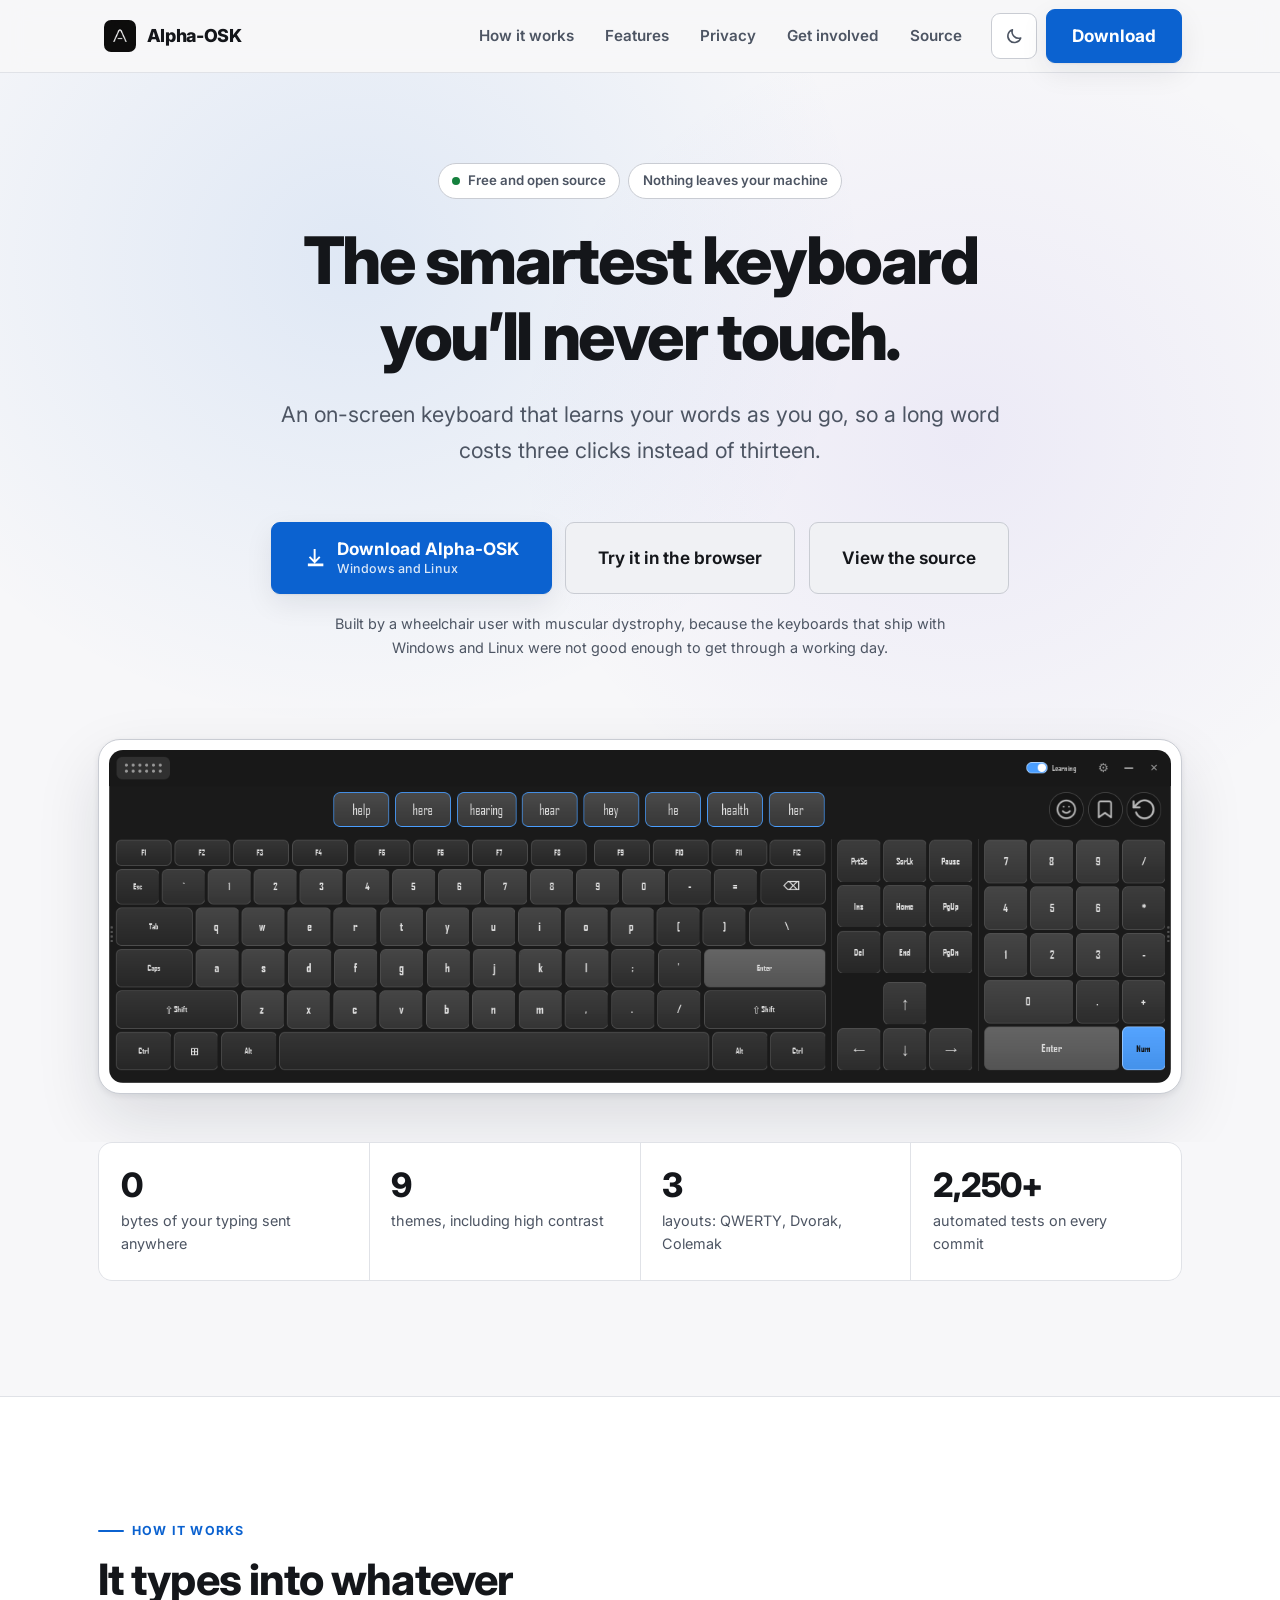
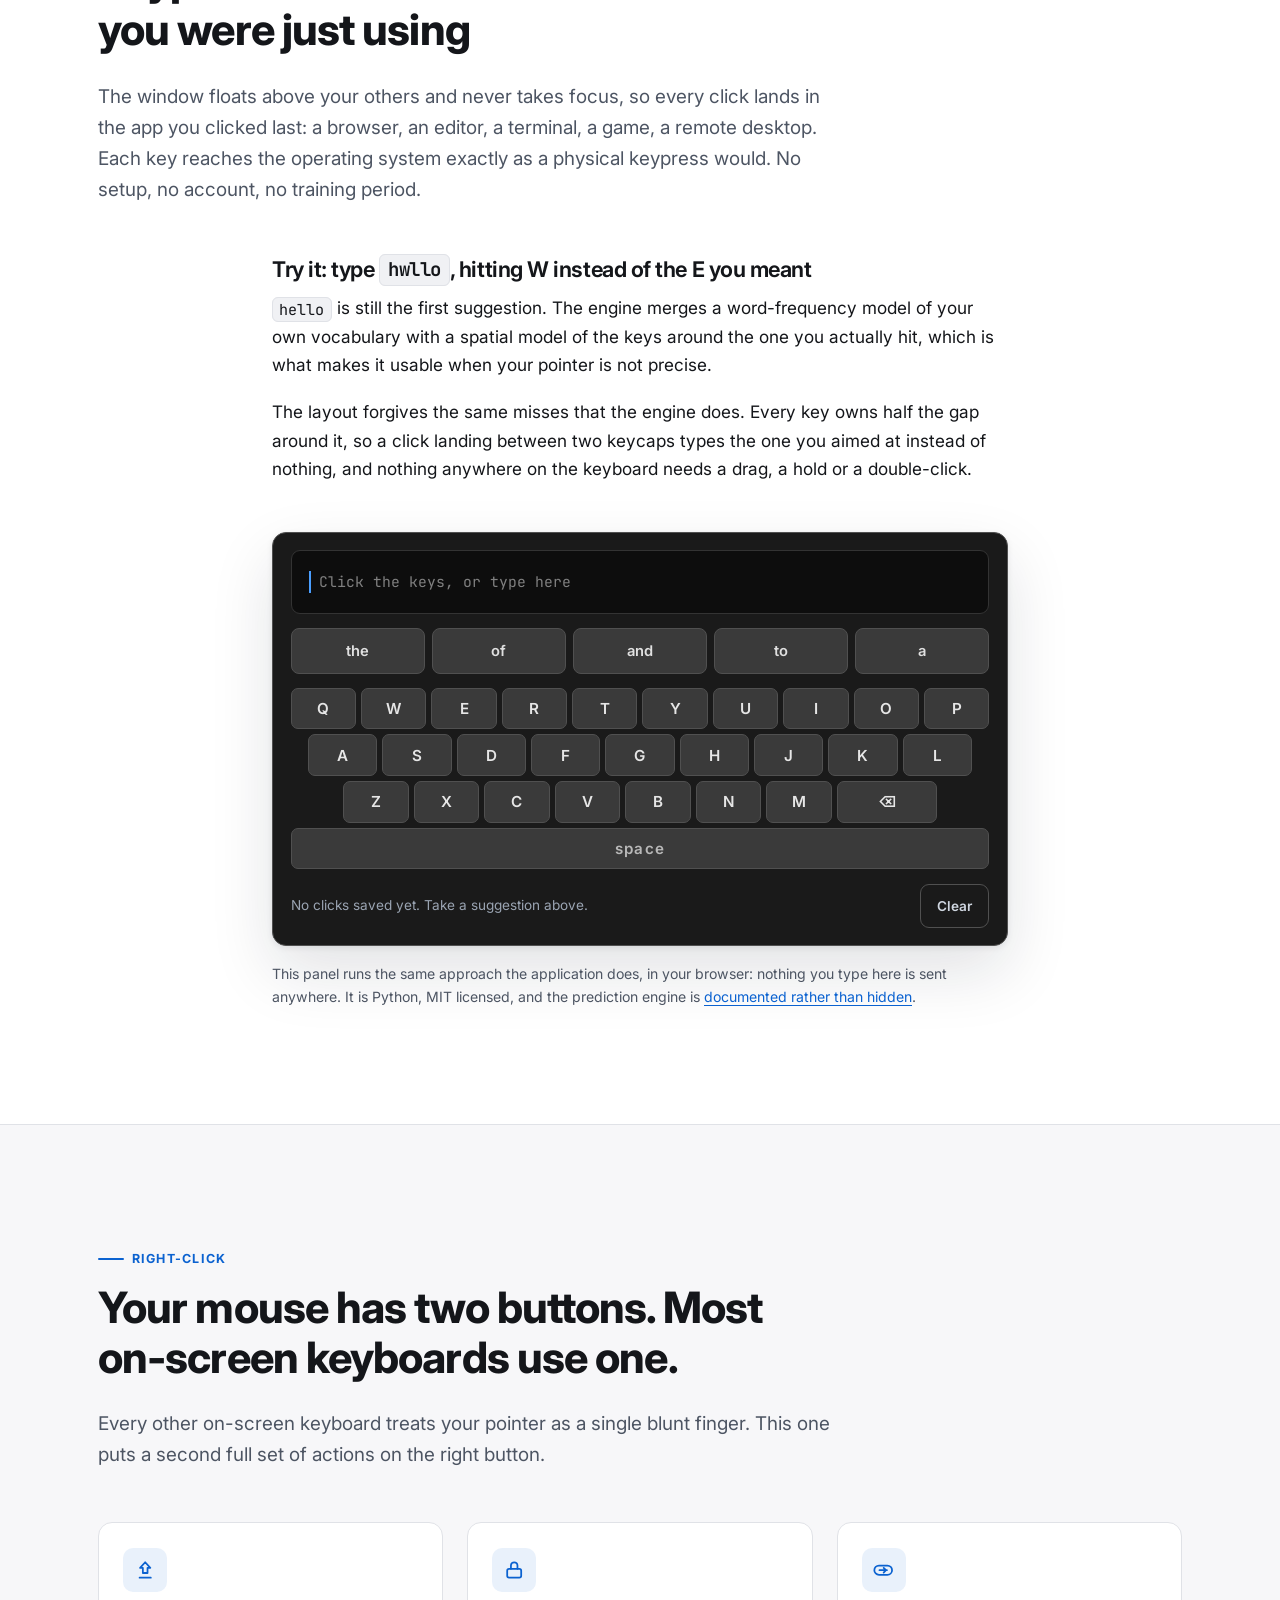
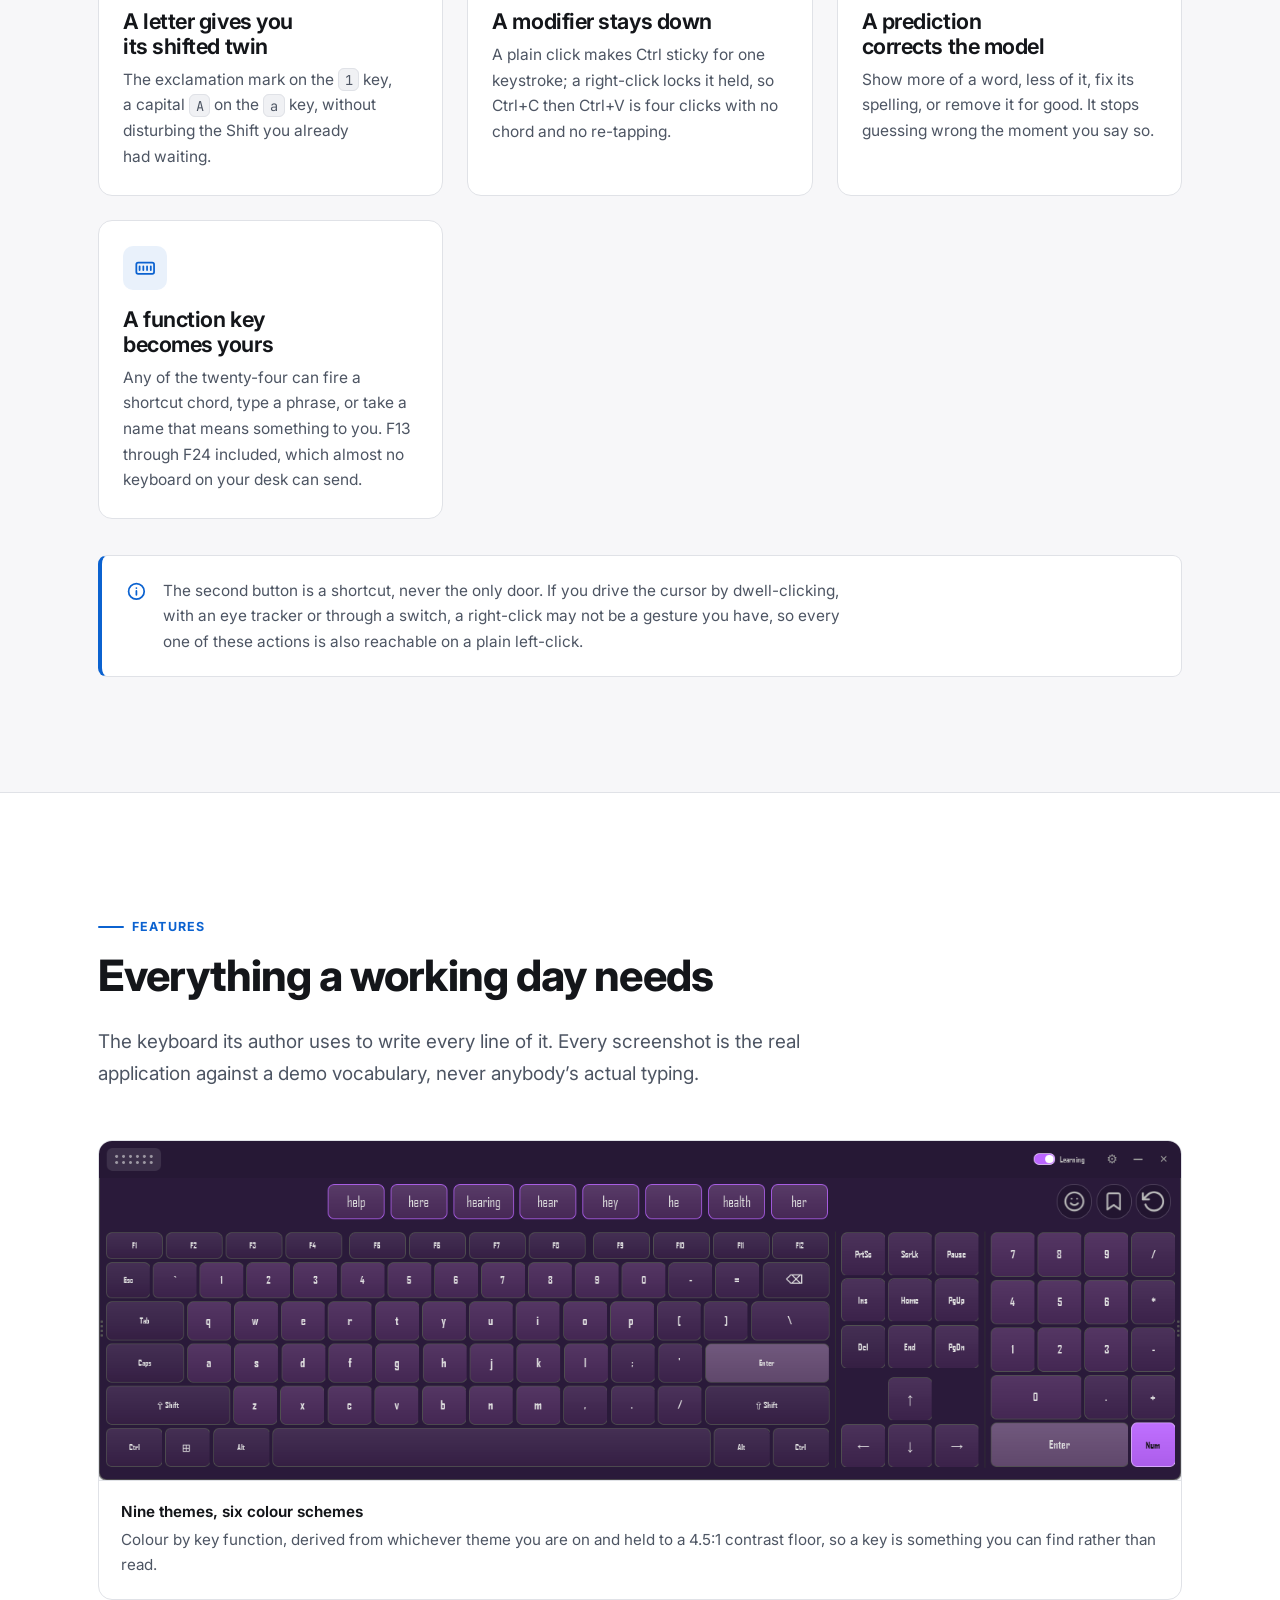
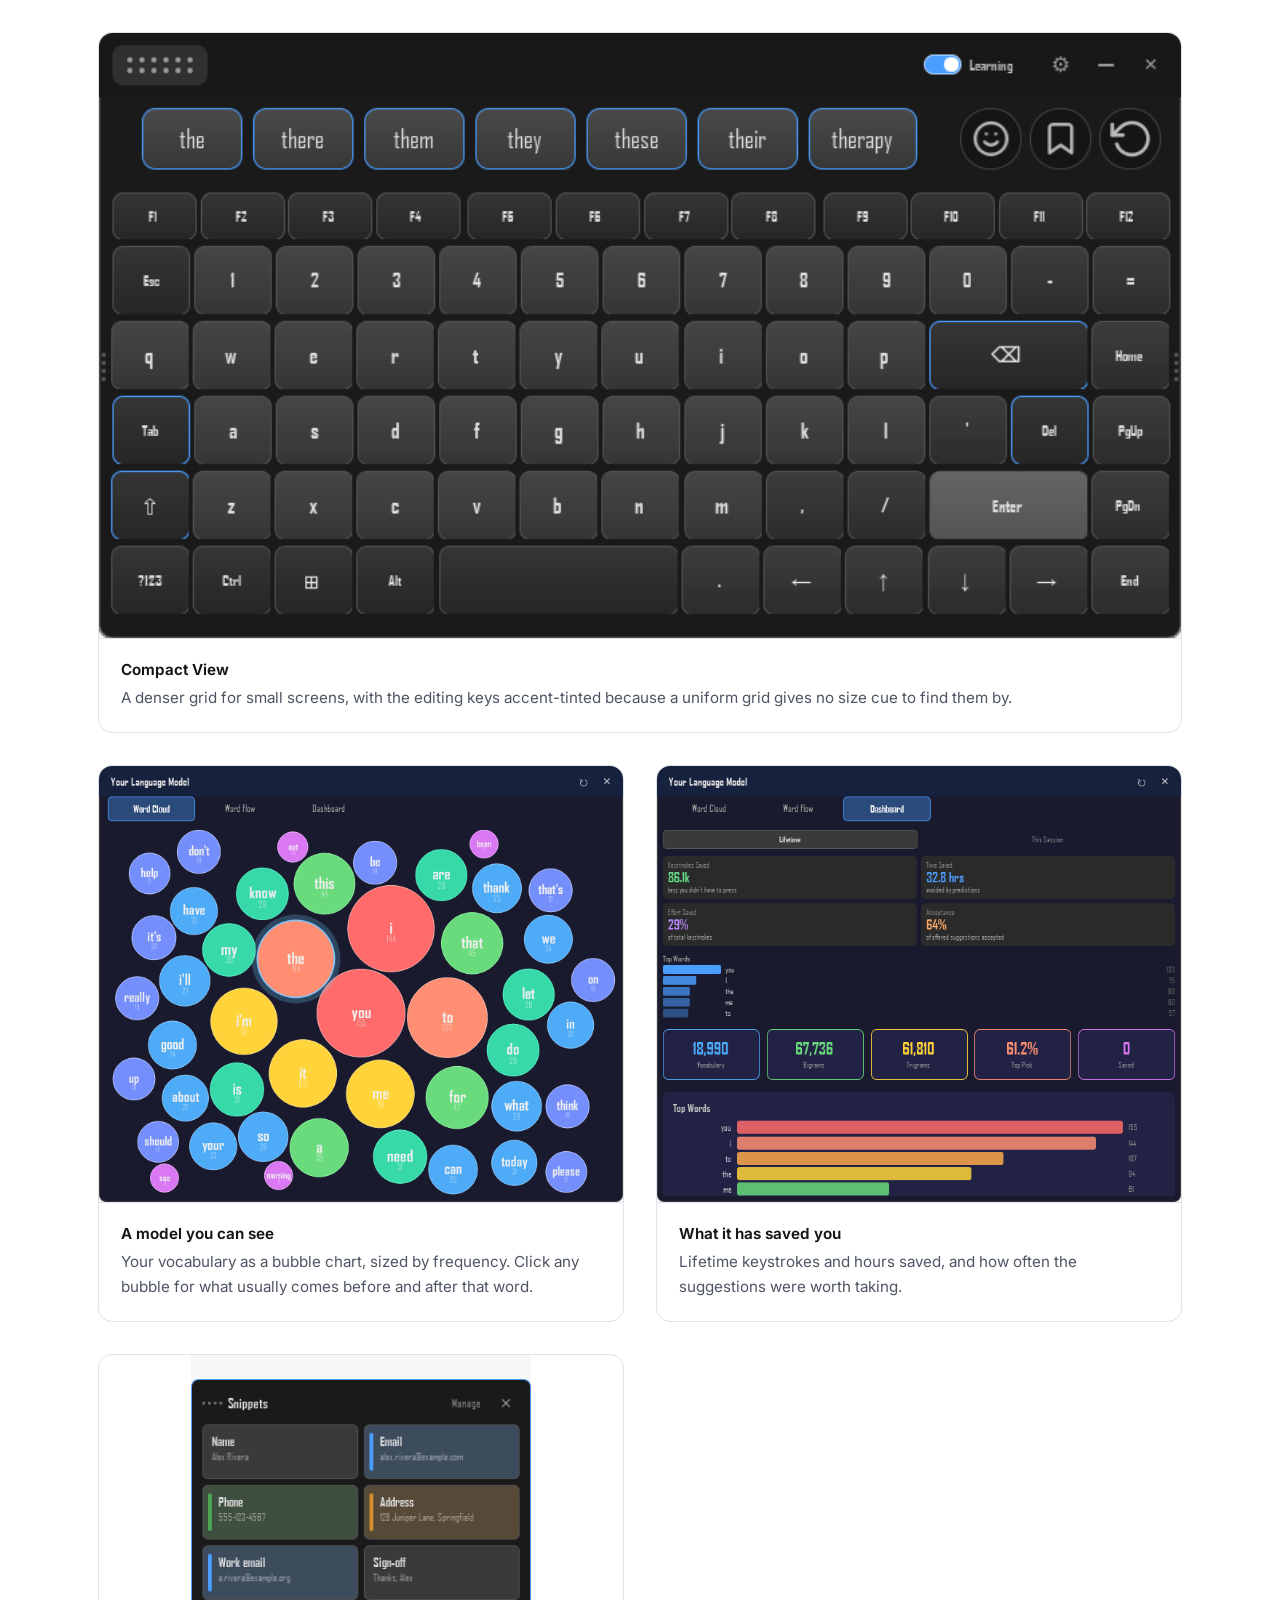
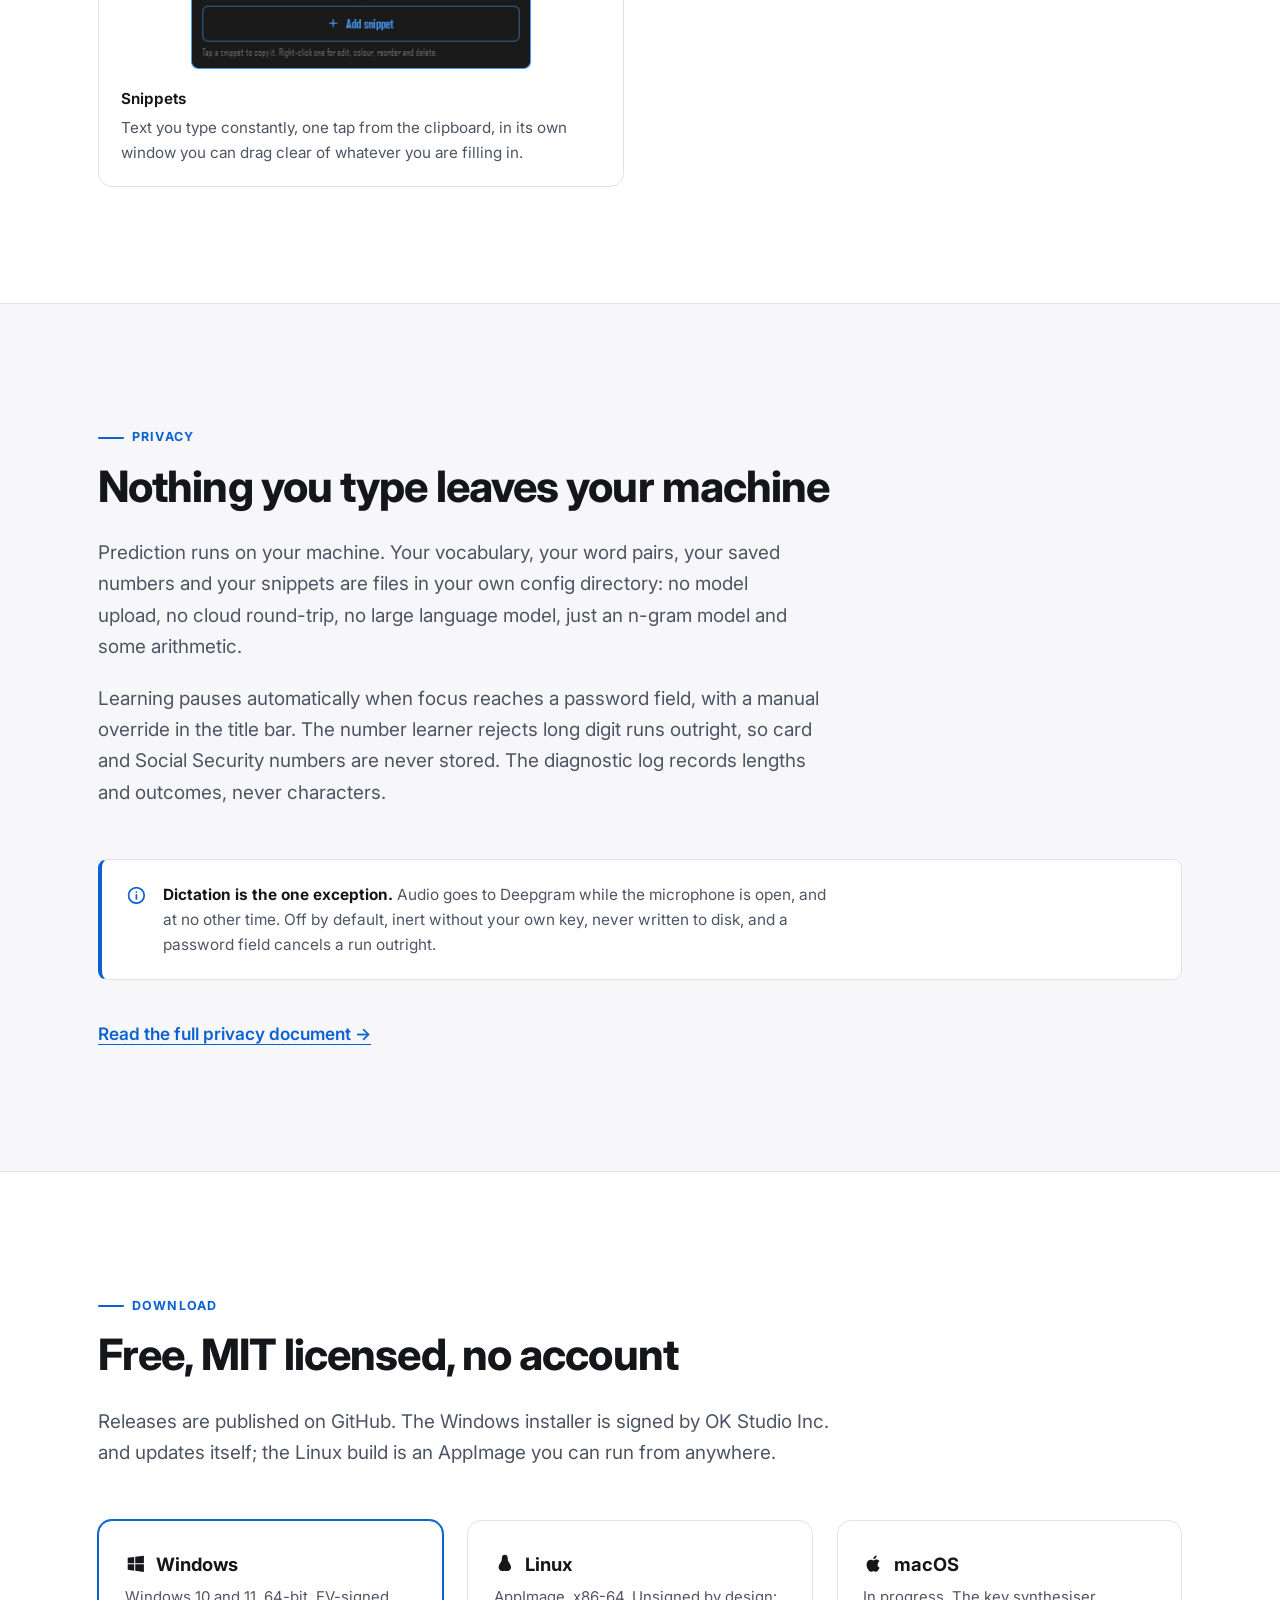
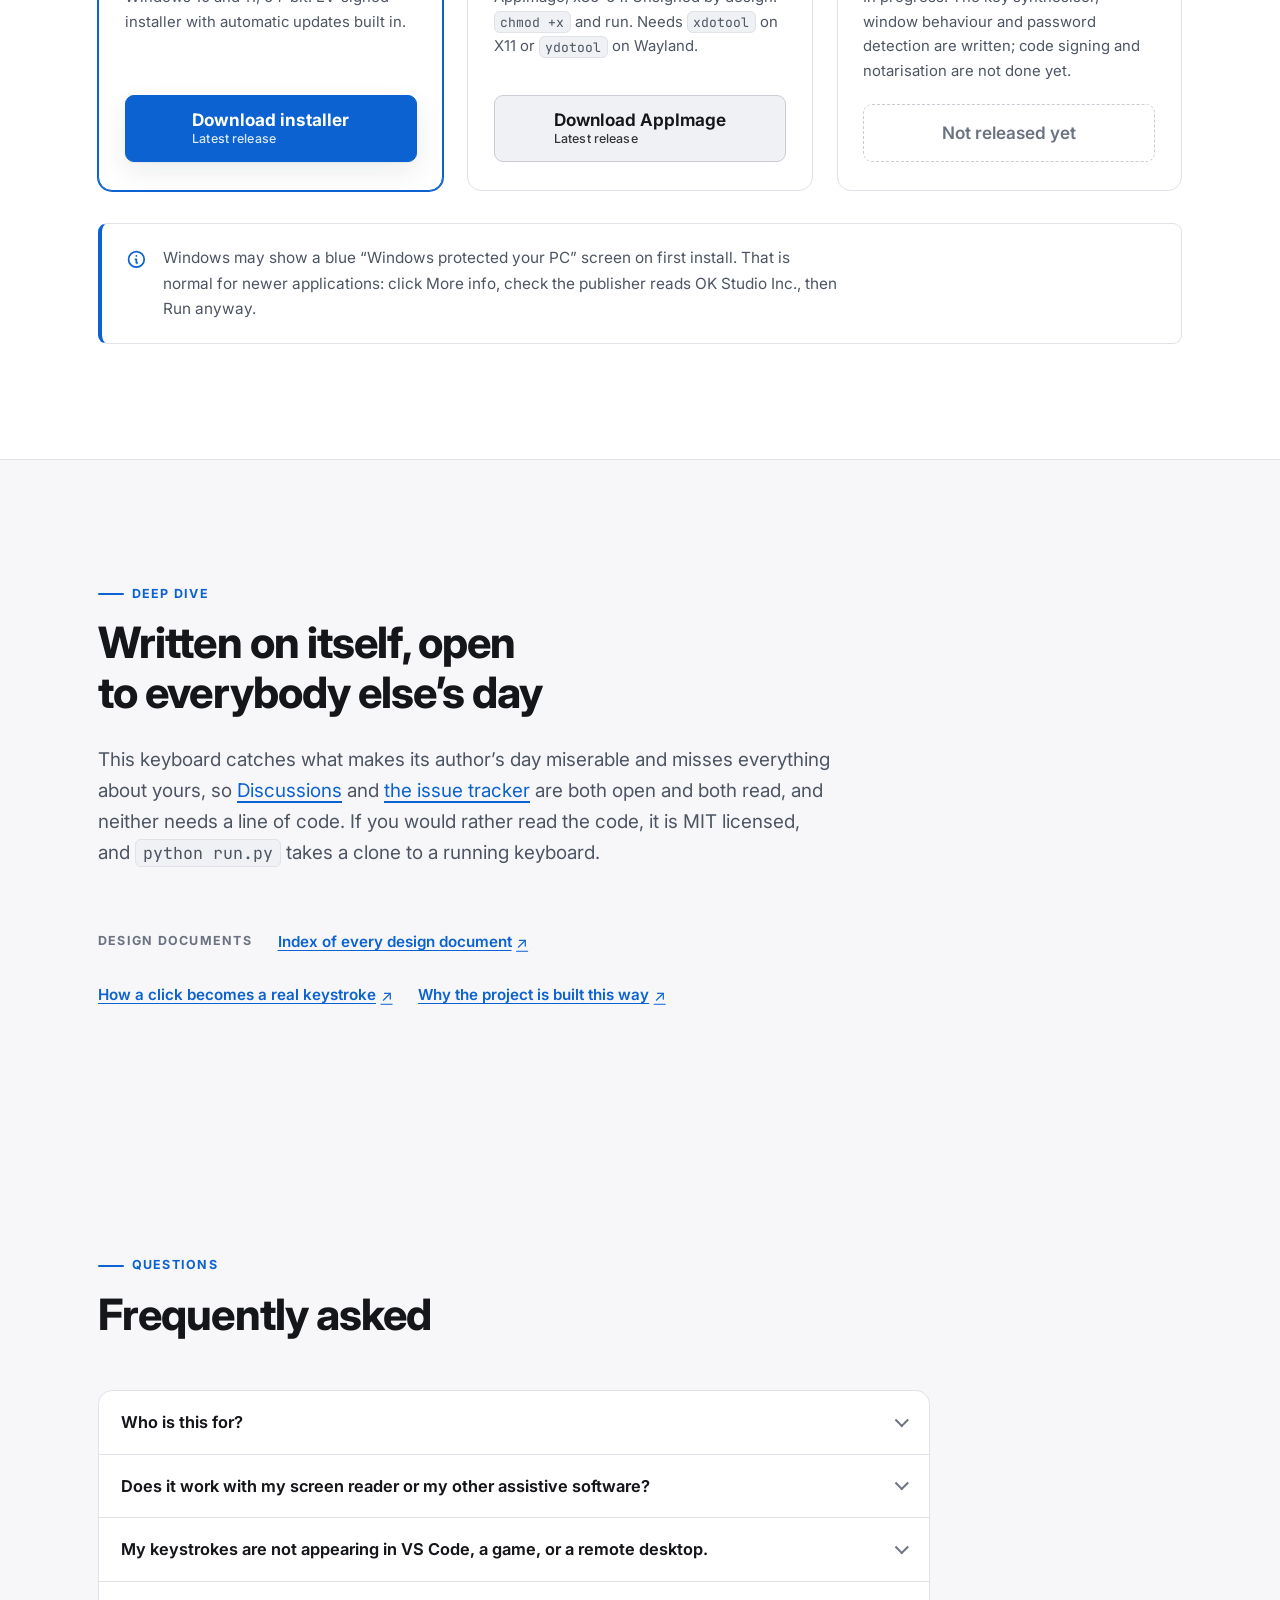
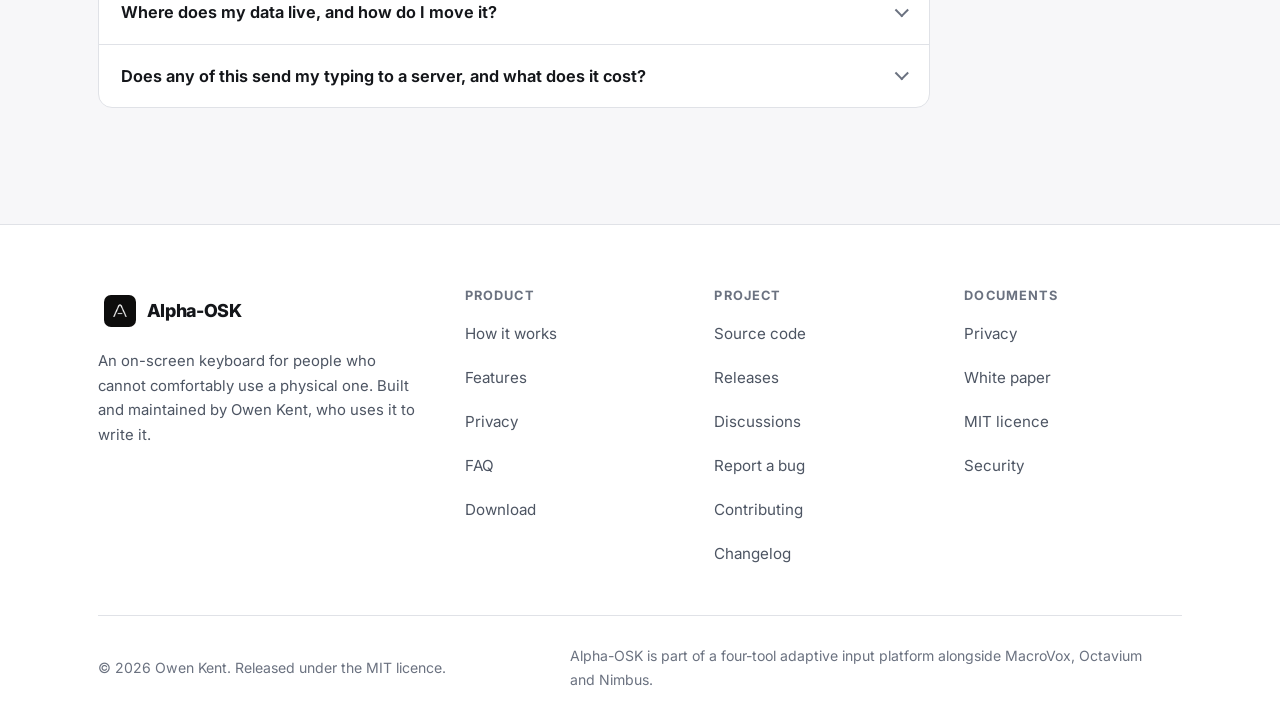
==== index.html @ 35a810e3 "docs: refresh the screenshots, and reserve the right shape for them Seven of the eight were behind t" ====
<!DOCTYPE html>
<html lang="en" data-theme="dark">
<head>
  <meta charset="UTF-8" />
  <meta name="viewport" content="width=device-width, initial-scale=1.0, viewport-fit=cover" />
  <title>Alpha-OSK | On-screen keyboard with on-device prediction for Windows and Linux</title>
  <meta name="description" content="A free, open-source on-screen keyboard for Windows and Linux. Click keys to type into any app, with word prediction that learns your vocabulary on your own machine. No LLM, no GPU, nothing uploaded." />
  <meta name="theme-color" content="#0e0e10" id="themeColor" />
  <link rel="canonical" href="https://alphaosk.com/" />

  <meta property="og:type" content="website" />
  <meta property="og:site_name" content="Alpha-OSK" />
  <meta property="og:title" content="Alpha-OSK | The smartest keyboard you'll never touch" />
  <meta property="og:description" content="A free, open-source on-screen keyboard for Windows and Linux. Click keys to type into any app, with word prediction that learns your vocabulary on your own machine." />
  <meta property="og:url" content="https://alphaosk.com/" />
  <meta property="og:image" content="https://alphaosk.com/images/og-alphaosk.png" />
  <meta property="og:image:width" content="1200" />
  <meta property="og:image:height" content="630" />
  <meta property="og:image:alt" content="The Alpha-OSK on-screen keyboard in its dark theme, with a row of word-prediction pills above the keys." />
  <meta name="twitter:card" content="summary_large_image" />
  <meta name="twitter:title" content="Alpha-OSK | The smartest keyboard you'll never touch" />
  <meta name="twitter:description" content="A free, open-source on-screen keyboard for Windows and Linux, with word prediction that learns on your own machine." />
  <meta name="twitter:image" content="https://alphaosk.com/images/og-alphaosk.png" />

  <link rel="icon" href="/favicon.ico" sizes="32x32" />
  <link rel="icon" type="image/png" sizes="32x32" href="/images/favicon-32.png?v=20260903" />
  <link rel="apple-touch-icon" href="/images/apple-touch-icon.png?v=20260903" />
  <link rel="manifest" href="/site.webmanifest" />

  <link rel="preconnect" href="https://fonts.googleapis.com" />
  <link rel="preconnect" href="https://fonts.gstatic.com" crossorigin />
  <link href="https://fonts.googleapis.com/css2?family=Inter:wght@400..800&family=JetBrains+Mono:wght@400;600&display=swap" rel="stylesheet" />
  <link rel="stylesheet" href="/styles/alphaosk.css?v=20260907-3" />

  <!-- Theme before first paint, so a light-theme visitor never sees a dark
       flash. Dark is the default because the app is dark by default. -->
  <script>
    (function () {
      // Everything that only works with script running is gated on this class,
      // and the gate has to close before first paint: without it a phone paints
      // five navigation links across the header and then has them pulled out
      // from under it a moment later. With script off the class never arrives
      // and those links stay where they are, which is the point of gating on it
      // rather than on the viewport width alone.
      document.documentElement.className += " js";
      try {
        var stored = localStorage.getItem("alphaosk-theme");
        var prefersLight = window.matchMedia && window.matchMedia("(prefers-color-scheme: light)").matches;
        var theme = stored || (prefersLight ? "light" : "dark");
        document.documentElement.setAttribute("data-theme", theme);
      } catch (e) {
        document.documentElement.setAttribute("data-theme", "dark");
      }
    })();
  </script>

  <script type="application/ld+json">
  {
    "@context": "https://schema.org",
    "@type": "SoftwareApplication",
    "name": "Alpha-OSK",
    "url": "https://alphaosk.com/",
    "applicationCategory": "UtilitiesApplication",
    "applicationSubCategory": "Assistive Technology",
    "operatingSystem": "Windows, Linux",
    "description": "An on-screen keyboard for Windows and Linux with on-device word prediction, built for people who cannot comfortably use a physical keyboard.",
    "license": "https://opensource.org/licenses/MIT",
    "isAccessibleForFree": true,
    "offers": {
      "@type": "Offer",
      "price": "0",
      "priceCurrency": "USD"
    },
    "author": {
      "@type": "Person",
      "name": "Owen Kent"
    },
    "downloadUrl": "https://github.com/owenpkent/alpha-osk-releases/releases",
    "softwareHelp": "https://github.com/owenpkent/alpha-osk#readme"
  }
  </script>
</head>

<body>
  <a class="skip-link" href="#main">Skip to content</a>

  <header class="site-header">
    <div class="wrap site-header__inner">
      <a class="brand" href="/">
        <img src="/images/apple-touch-icon.png?v=20260903" alt="" width="32" height="32" />
        Alpha-OSK
      </a>

      <!-- Opens the navigation below 860px, where the links do not fit on the
           header row. It sits before the panel in the source so that a Tab from
           the button lands on the first link it just revealed. The stylesheet
           keeps it out of the document entirely on wider screens and with
           scripts off, since nothing else can open the panel. -->
      <button class="nav-toggle" type="button" id="navToggle"
              aria-expanded="false" aria-controls="primaryNav" aria-label="Menu">
        <svg class="icon-bars" viewBox="0 0 24 24" aria-hidden="true" focusable="false">
          <path d="M4 7h16M4 12h16M4 17h16" />
        </svg>
        <svg class="icon-close" viewBox="0 0 24 24" aria-hidden="true" focusable="false">
          <path d="M6 6 18 18M18 6 6 18" />
        </svg>
      </button>

      <nav class="nav" id="primaryNav" aria-label="Primary">
        <!-- Shown only under 600px, where the header has had to give up its own
             Download button to fit the brand and the two controls at 320px. -->
        <a class="btn btn--primary nav__cta" href="#download">Download</a>
        <a href="#how">How it works</a>
        <a href="#features">Features</a>
        <a href="#privacy">Privacy</a>
        <a href="#community">Get involved</a>
        <a href="https://github.com/owenpkent/alpha-osk">Source</a>
      </nav>

      <div class="header-actions">
        <button class="theme-toggle" type="button" id="themeToggle" aria-label="Switch to light theme">
          <svg class="icon-sun" viewBox="0 0 24 24" aria-hidden="true" focusable="false">
            <circle cx="12" cy="12" r="4.2" />
            <path d="M12 2v2.4M12 19.6V22M4.2 4.2l1.7 1.7M18.1 18.1l1.7 1.7M2 12h2.4M19.6 12H22M4.2 19.8l1.7-1.7M18.1 5.9l1.7-1.7" />
          </svg>
          <svg class="icon-moon" viewBox="0 0 24 24" aria-hidden="true" focusable="false">
            <path d="M20.5 14.3A8.6 8.6 0 0 1 9.7 3.5a8.6 8.6 0 1 0 10.8 10.8Z" />
          </svg>
        </button>
        <a class="btn btn--primary header-cta" href="#download">Download</a>
      </div>
    </div>
  </header>

  <main id="main" tabindex="-1">

    <!-- ================= Hero =================
         The three buttons are the page's answer to having two audiences. A
         visitor who is sold downloads, a visitor who is not tries the demo,
         and a developer goes straight to the repository without scrolling
         past eight sections of end-user copy to find it.

         There is no closing call-to-action band any more, and these buttons
         are why: it made the same three-way offer a second time, and a page
         this short does not need to ask twice. The header keeps a Download
         button pinned for the whole scroll, so the offer is never more than
         a glance away regardless.

         data-version-label is PREPENDED to, not replaced (see initVersion), so
         the sub-label has to read correctly both as "Windows and Linux" and as
         "v1.3.0 · Windows and Linux". Anything that already implies a version
         or a platform will read twice once the fetch lands. -->
    <section class="hero">
      <div class="wrap hero__inner">
        <div class="badge-row">
          <span class="badge"><span class="badge__dot"></span>Free and open source</span>
          <span class="badge">Nothing leaves your machine</span>
        </div>

        <h1>The smartest keyboard you&rsquo;ll never touch.</h1>

        <p class="hero__lede">
          An on-screen keyboard that learns your words as you go, so a long word costs three
          clicks instead of thirteen.
        </p>

        <div class="hero__cta">
          <a class="btn btn--primary btn--lg" href="#download">
            <svg class="btn__icon" viewBox="0 0 24 24" aria-hidden="true" focusable="false">
              <path d="M12 3v11.2l3.6-3.6 1.4 1.4-6 6-6-6 1.4-1.4L10 14.2V3h2Zm-8 15h16v3H4v-3Z" />
            </svg>
            <span class="btn__stack">
              <span>Download Alpha-OSK</span>
              <span class="btn__sub" data-version-label>Windows and Linux</span>
            </span>
          </a>
          <a class="btn btn--lg" href="#how">Try it in the browser</a>
          <a class="btn btn--lg" href="https://github.com/owenpkent/alpha-osk">View the source</a>
        </div>

        <p class="hero__note">
          Built by a wheelchair user with muscular dystrophy, because the keyboards that ship with
          Windows and Linux were not good enough to get through a working day.
        </p>

        <div class="hero__shot">
          <img
            src="/images/screenshots/dark-theme-keyboard.png"
            alt="The Alpha-OSK window: a function row, a full QWERTY block, a navigation cluster and a numpad, with a row of word-prediction pills above the keys."
            width="1410" height="442" fetchpriority="high" />
        </div>
      </div>
    </section>

    <!-- ================= Stats ================= -->
    <section class="section" aria-label="Project at a glance" style="padding-top: 0;">
      <div class="wrap">
        <div class="stats">
          <div class="stat">
            <span class="stat__value">0</span>
            <span class="stat__label">bytes of your typing sent anywhere</span>
          </div>
          <div class="stat">
            <span class="stat__value">9</span>
            <span class="stat__label">themes, including high contrast</span>
          </div>
          <div class="stat">
            <span class="stat__value">3</span>
            <span class="stat__label">layouts: QWERTY, Dvorak, Colemak</span>
          </div>
          <div class="stat">
            <span class="stat__value">2,250+</span>
            <span class="stat__label">automated tests on every commit</span>
          </div>
        </div>
      </div>
    </section>

    <!-- ================= How it works =================
         These were two sections, "How it works" and "Prediction", and the
         second one carried the only interactive proof on the page from
         somewhere most visitors never scrolled to.

         The demo is now the whole answer to "how it works", and there are
         deliberately no numbered steps above it. The three that used to be
         here explained that you click a key and get a letter, which is what
         the reader already assumed from the word "keyboard", and the two
         useful things they said (sticky modifiers, prediction pills) are the
         subjects of the next section and of the panel directly below. What
         survives is the one fact a demo cannot show: where the keystrokes
         land. That is the lede, because "will it work with my software" is
         the question a visitor actually arrives with.

         #prediction survives as an anchor on the demo block, because it is
         linked to from outside the site. -->

    <section class="section section--alt" id="how">
      <div class="wrap">
        <div class="section__head">
          <span class="eyebrow">How it works</span>
          <h2>It types into whatever you were just using</h2>
          <p>
            The window floats above your others and never takes focus, so every click lands in the
            app you clicked last: a browser, an editor, a terminal, a game, a remote desktop. Each
            key reaches the operating system exactly as a physical keypress would. No setup, no
            account, no training period.
          </p>
        </div>

        <div class="demo" id="prediction">
          <div class="demo__copy">
            <h3>Try it: type <code>hwllo</code>, hitting W instead of the E you meant</h3>
            <p>
              <code>hello</code> is still the first suggestion. The engine merges a word-frequency
              model of your own vocabulary with a spatial model of the keys around the one you
              actually hit, which is what makes it usable when your pointer is not precise.
            </p>
            <p>
              The layout forgives the same misses that the engine does. Every key owns half the gap
              around it, so a click landing between two keycaps types the one you aimed at instead
              of nothing, and nothing anywhere on the keyboard needs a drag, a hold or a
              double-click.
            </p>
          </div>

          <!-- The live demo. Not a recording and not a mock: scripts/demo.js
               runs a real prediction pass over the application's own wordlist
               on every keypress. Nothing here is animated on its own, so there
               is nothing for WCAG 2.2.2 to require a pause control for. -->
          <div class="kbdemo" id="kbdemo">
            <!-- Empty, not hidden. This is the only channel that reports a
                 demo which failed to load, and a live region has to be in the
                 accessibility tree before the text arrives or the change is
                 announced to nobody: hidden took it out of the tree until the
                 same moment the message was written into it. The stylesheet
                 hides it while it is :empty, so an intact page still shows
                 nothing. -->
            <p class="kbdemo__status" data-demo-status role="status"></p>

            <!-- Every key here is built in script, so with nothing running this
                 panel is an empty black box with a dead Clear button in it. The
                 stylesheet shows this paragraph and hides the panel's chrome
                 until demo.js sets data-demo-ready, which covers scripts being
                 off, the file being blocked, and the file never arriving. -->
            <p class="kbdemo__fallback">
              This demo runs a real prediction pass on every keypress, so it needs JavaScript. The
              screenshots below show the same keyboard, and the download is unaffected.
            </p>

            <div class="kbdemo__screen" data-demo-screen tabindex="0" role="group"
                 aria-label="Demo text. Click the keys below, or type here with your own keyboard.">
              <!-- aria-live="off" against the implicit role="status" an <output>
                   carries. Left on, it re-announced the whole sentence on every
                   keystroke: typing "hwllo" queued "h", "hw", "hwl", "hwll",
                   "hwllo". The typist already knows what they just pressed. -->
              <output class="kbdemo__text" data-demo-text aria-live="off"></output><span class="kbdemo__caret" aria-hidden="true"></span>
              <span class="kbdemo__placeholder" data-demo-placeholder>Click the keys, or type here</span>
            </div>

            <!-- The suggestions are the whole argument of this panel, and they
                 were the one part of it that changed silently. This is the
                 channel worth announcing, not the echo of your own typing.

                 The announcing is done by the region below rather than by this
                 group, though. Live on the group itself, every keystroke
                 rewrote up to five buttons inside a live region, so typing
                 "hello" queued five separate readings of a five-word list: the
                 same flood that aria-live="off" above exists to stop for the
                 text field, arriving one element further down. -->
            <div class="kbdemo__pills" data-demo-pills role="group" aria-live="off"
                 aria-label="Word suggestions"></div>

            <!-- Announces the suggestion list once the typing settles, so the
                 news arrives without narrating every keystroke on the way to
                 it. Off-screen: the pills themselves are the visible copy. -->
            <p class="visually-hidden" data-demo-announce role="status"></p>

            <div class="kbdemo__keys" data-demo-keys></div>

            <div class="kbdemo__foot">
              <p class="kbdemo__saved" data-demo-saved></p>
              <button type="button" class="kbdemo__clear" data-demo-clear>Clear</button>
            </div>
          </div>

          <!-- The one developer-facing line above the fold-and-a-half, placed
               where a developer is most likely to want it: directly under the
               thing they have just watched work. The full contributor path is
               #community, near the bottom, where a committed reader lands. -->
          <p class="kbdemo__hint">
            This panel runs the same approach the application does, in your browser: nothing you
            type here is sent anywhere. It is Python, MIT licensed, and the prediction engine is
            <a href="https://github.com/owenpkent/alpha-osk/blob/main/docs/WHITEPAPER.md">documented
            rather than hidden</a>.
          </p>
        </div>
      </div>
    </section>

    <!-- ================= Right-click ================= -->
    <!-- The differentiator section, and the one that goes stale first: every
         card is a shipped behaviour in the app repo, not a roadmap item. The
         callout at the end is not decoration. A section selling a gesture has
         to say, in the same breath, what happens to the people who cannot make
         it, or it is selling an exclusion. -->
    <section class="section" id="pointer">
      <div class="wrap">
        <div class="section__head">
          <span class="eyebrow">Right-click</span>
          <h2>Your mouse has two buttons. Most on-screen keyboards use one.</h2>
          <p>
            Every other on-screen keyboard treats your pointer as a single blunt finger. This one
            puts a second full set of actions on the right button.
          </p>
        </div>

        <div class="features">
          <article class="feature">
            <div class="feature__icon">
              <svg viewBox="0 0 24 24" aria-hidden="true" focusable="false">
                <path d="M12 3.5 6.5 9.5h3v5.5h5V9.5h3L12 3.5Z" />
                <path d="M6 20h12" />
              </svg>
            </div>
            <h3>A letter gives you its shifted twin</h3>
            <p>
              The exclamation mark on the <code>1</code> key, a capital <code>A</code> on the
              <code>a</code> key, without disturbing the Shift you already had waiting.
            </p>
          </article>

          <article class="feature">
            <div class="feature__icon">
              <svg viewBox="0 0 24 24" aria-hidden="true" focusable="false">
                <rect x="4.5" y="10.5" width="15" height="9.5" rx="2" />
                <path d="M8.5 10.5V7a3.5 3.5 0 0 1 7 0v3.5" />
              </svg>
            </div>
            <h3>A modifier stays down</h3>
            <p>
              A plain click makes Ctrl sticky for one keystroke; a right-click locks it held, so
              Ctrl+C then Ctrl+V is four clicks with no chord and no re-tapping.
            </p>
          </article>

          <article class="feature">
            <div class="feature__icon">
              <svg viewBox="0 0 24 24" aria-hidden="true" focusable="false">
                <rect x="2.5" y="7" width="19" height="10" rx="5" />
                <path d="M8 12h8M12.5 9.5 15 12l-2.5 2.5" />
              </svg>
            </div>
            <h3>A prediction corrects the model</h3>
            <p>
              Show more of a word, less of it, fix its spelling, or remove it for good. It stops
              guessing wrong the moment you say so.
            </p>
          </article>

          <article class="feature">
            <div class="feature__icon">
              <svg viewBox="0 0 24 24" aria-hidden="true" focusable="false">
                <rect x="2.5" y="6" width="19" height="12" rx="2" />
                <path d="M6 10v4M10 10v4M14 10v4M18 10v4" />
              </svg>
            </div>
            <h3>A function key becomes yours</h3>
            <p>
              Any of the twenty-four can fire a shortcut chord, type a phrase, or take a name that
              means something to you. F13 through F24 included, which almost no keyboard on your
              desk can send.
            </p>
          </article>
        </div>

        <div class="callout" style="margin-top: clamp(1.5rem, 3vw, 2.25rem);">
          <svg viewBox="0 0 24 24" aria-hidden="true" focusable="false">
            <circle cx="12" cy="12" r="9" />
            <path d="M12 16v-4.5M12 8.2h.01" />
          </svg>
          <p>
            The second button is a shortcut, never the only door. If you drive the cursor by
            dwell-clicking, with an eye tracker or through a switch, a right-click may not be a
            gesture you have, so every one of these actions is also reachable on a plain
            left-click.
          </p>
        </div>
      </div>
    </section>

    <!-- ================= Features =================
         Was two sections and seventeen blocks: ten feature cards and seven
         captioned screenshots, five of which made the same point twice. The
         screenshots won, because a picture of the theme picker argues for the
         theme picker better than a paragraph about it does.

         The six surviving cards then went too. Three of them were said
         elsewhere on the page already (layouts in the stats strip, dictation
         in the privacy callout and the FAQ, data export in the FAQ), and of
         the rest, the hit-target argument moved up to #how, where it belongs
         beside the panel making the same case about mis-aimed clicks.

         So this section is a head and the screenshots. If a feature needs
         saying here in future, ask first whether a screenshot already says
         it, and second whether the FAQ is the better home. -->

    <section class="section section--alt" id="features">
      <div class="wrap">
        <div class="section__head">
          <span class="eyebrow">Features</span>
          <h2>Everything a working day needs</h2>
          <p>
            The keyboard its author uses to write every line of it. Every screenshot is the real
            application against a demo vocabulary, never anybody&rsquo;s actual typing.
          </p>
        </div>

        <div class="shots">
          <figure class="shot shot--wide">
            <img src="/images/screenshots/amethyst-theme-keyboard.png"
                 alt="The keyboard in the Amethyst theme: purple keys with a lighter purple accent on the active modifier."
                 loading="lazy" width="1410" height="442" />
            <figcaption>
              <strong>Nine themes, six colour schemes</strong>
              Colour by key function, derived from whichever theme you are on and held to a 4.5:1
              contrast floor, so a key is something you can find rather than read.
            </figcaption>
          </figure>

          <figure class="shot shot--wide">
            <img src="/images/screenshots/compact-view-keyboard.png"
                 alt="Compact View: a dense thirteen by four grid with a function row and a separate number row above it, and a navigation column on the right."
                 loading="lazy" width="808" height="452" />
            <figcaption>
              <strong>Compact View</strong>
              A denser grid for small screens, with the editing keys accent-tinted because a
              uniform grid gives no size cue to find them by.
            </figcaption>
          </figure>

          <figure class="shot">
            <img src="/images/screenshots/language-model-word-cloud.png"
                 alt="The Your Language Model window showing a word cloud, with each learned word drawn as a circle sized by how often it has been typed."
                 loading="lazy" width="720" height="600" />
            <figcaption>
              <strong>A model you can see</strong>
              Your vocabulary as a bubble chart, sized by frequency. Click any bubble for what
              usually comes before and after that word.
            </figcaption>
          </figure>

          <figure class="shot">
            <img src="/images/screenshots/analytics-dashboard.png"
                 alt="The analytics dashboard showing tiles for keystrokes saved, time saved, effort saved and suggestion acceptance rate."
                 loading="lazy" width="720" height="600" />
            <figcaption>
              <strong>What it has saved you</strong>
              Lifetime keystrokes and hours saved, and how often the suggestions were worth taking.
            </figcaption>
          </figure>

          <figure class="shot shot--narrow">
            <img src="/images/screenshots/snippets-window.png"
                 alt="The Snippets window: six colour-tagged tiles in two columns, labelled Name, Email, Phone, Address, Work email and Sign-off."
                 loading="lazy" width="360" height="307" />
            <figcaption>
              <strong>Snippets</strong>
              Text you type constantly, one tap from the clipboard, in its own window you can drag
              clear of whatever you are filling in.
            </figcaption>
          </figure>
        </div>

      </div>
    </section>

    <!-- ================= Privacy =================
         Was a three-tile grid under a head paragraph that already made the
         same argument, so the tiles were restating the lede in a box. The
         claims all survive in the prose, in the order a suspicious reader
         wants them: where the data is, what is refused, what is logged.

         The dictation caveat keeps a box of its own, and it is the only thing
         here that does. It is the one claim on this page that cuts against
         the section's own headline, and burying an exception in the middle of
         a reassuring paragraph is how you get accused of hiding it. .callout
         is the same component the right-click and Windows-SmartScreen caveats
         use, so the page has one shape that means "read this bit". -->
    <section class="section" id="privacy">
      <div class="wrap">
        <div class="section__head">
          <span class="eyebrow">Privacy</span>
          <h2>Nothing you type leaves your machine</h2>
          <p>
            Prediction runs on your machine. Your vocabulary, your word pairs, your saved numbers
            and your snippets are files in your own config directory: no model upload, no cloud
            round-trip, no large language model, just an n-gram model and some arithmetic.
          </p>
          <p>
            Learning pauses automatically when focus reaches a password field, with a manual
            override in the title bar. The number learner rejects long digit runs outright, so card
            and Social Security numbers are never stored. The diagnostic log records lengths and
            outcomes, never characters.
          </p>
        </div>

        <div class="callout">
          <svg viewBox="0 0 24 24" aria-hidden="true" focusable="false">
            <circle cx="12" cy="12" r="9" />
            <path d="M12 16v-4.5M12 8.2h.01" />
          </svg>
          <p>
            <strong>Dictation is the one exception.</strong> Audio goes to Deepgram while the
            microphone is open, and at no other time. Off by default, inert without your own key,
            never written to disk, and a password field cancels a run outright.
          </p>
        </div>

        <p class="more-link">
          <a href="https://github.com/owenpkent/alpha-osk/blob/main/docs/PRIVACY.md">Read the full privacy document &rarr;</a>
        </p>
      </div>
    </section>

    <!-- ================= Download ================= -->
    <section class="section section--alt" id="download">
      <div class="wrap">
        <div class="section__head">
          <span class="eyebrow">Download</span>
          <h2>Free, MIT licensed, no account</h2>
          <p>
            Releases are published on GitHub. The Windows installer is signed by OK Studio Inc. and
            updates itself; the Linux build is an AppImage you can run from anywhere.
          </p>
        </div>

        <div class="downloads">
          <div class="dl dl--primary">
            <div class="dl__os">
              <svg viewBox="0 0 24 24" aria-hidden="true" focusable="false">
                <path d="M3 5.4 10.2 4.4v7.1H3V5.4Zm0 13.2 7.2 1v-7H3v6Zm8.4 1.2L21 21V12.5h-9.6v7.3Zm0-15.5v7.2H21V3l-9.6 1.3Z" />
              </svg>
              Windows
            </div>
            <p class="dl__meta">
              Windows 10 and 11, 64-bit. EV-signed installer with automatic updates built in.
            </p>
            <a class="btn btn--primary" href="https://github.com/owenpkent/alpha-osk-releases/releases/latest">
              <span class="btn__stack">
                <span>Download installer</span>
                <span class="btn__sub" data-version-label>Latest release</span>
              </span>
            </a>
          </div>

          <div class="dl">
            <div class="dl__os">
              <svg viewBox="0 0 24 24" aria-hidden="true" focusable="false">
                <path d="M12 2c2.3 0 3.4 1.9 3.3 4.3-.1 1.7.3 2.6 1.2 4 1.2 1.9 2.4 3.6 2.4 5.6 0 2.6-2 4.1-4 4.1-1.2 0-2-.4-2.9-.4s-1.7.4-2.9.4c-2 0-4-1.5-4-4.1 0-2 1.2-3.7 2.4-5.6.9-1.4 1.3-2.3 1.2-4C8.6 3.9 9.7 2 12 2Z" />
              </svg>
              Linux
            </div>
            <p class="dl__meta">
              AppImage, x86-64. Unsigned by design: <code>chmod +x</code> and run. Needs
              <code>xdotool</code> on X11 or <code>ydotool</code> on Wayland.
            </p>
            <a class="btn" href="https://github.com/owenpkent/alpha-osk-releases/releases/latest">
              <span class="btn__stack">
                <span>Download AppImage</span>
                <span class="btn__sub" data-version-label>Latest release</span>
              </span>
            </a>
          </div>

          <div class="dl">
            <div class="dl__os">
              <svg viewBox="0 0 24 24" aria-hidden="true" focusable="false">
                <path d="M16.4 12.6c0-2.3 1.9-3.4 2-3.5-1.1-1.6-2.8-1.8-3.4-1.8-1.4-.2-2.8.9-3.5.9-.7 0-1.8-.8-3-.8-1.5 0-2.9.9-3.7 2.3-1.6 2.8-.4 6.8 1.1 9 .8 1.1 1.7 2.3 2.8 2.2 1.1 0 1.5-.7 2.9-.7s1.7.7 2.9.7c1.2 0 2-1.1 2.7-2.2.9-1.2 1.2-2.4 1.2-2.5-.1 0-2.3-.9-2.3-3.5ZM14.2 5.6c.6-.7 1-1.7.9-2.7-.9 0-2 .6-2.6 1.4-.6.6-1.1 1.7-.9 2.6 1 .1 2-.5 2.6-1.3Z" />
              </svg>
              macOS
            </div>
            <p class="dl__meta">
              In progress. The key synthesiser, window behaviour and password detection are
              written; code signing and notarisation are not done yet.
            </p>
            <span class="dl__status">Not released yet</span>
          </div>
        </div>

        <div class="callout">
          <svg viewBox="0 0 24 24" aria-hidden="true" focusable="false">
            <circle cx="12" cy="12" r="9" />
            <path d="M12 8h.01M11 12h1v4h1" />
          </svg>
          <p>
            Windows may show a blue &ldquo;Windows protected your PC&rdquo; screen on first install.
            That is normal for newer applications: click More info, check the publisher reads OK
            Studio Inc., then Run anyway.
          </p>
        </div>
      </div>
    </section>

    <!-- ================= Deep dive =================
         Was an "Open source" section of three cards, and every link in it bar
         three was already in the footer: the repository, Discussions, the
         issue tracker, CONTRIBUTING, SECURITY and the changelog all sit in the
         footer's Project and Documents columns. Three cards of prose to
         re-list the footer is not a section. What is left is the part a
         footer cannot carry, which is the invitation, and the three design
         documents that are linked nowhere else on the page.

         Deliberately no version number anywhere in here. The site never states
         one (see the README): alphaosk.js reads the latest tag from the
         releases API at load, so naming a release in the copy would be the one
         thing on the page that a release could make wrong. -->
    <section class="section" id="community">
      <div class="wrap">
        <div class="section__head">
          <span class="eyebrow">Deep dive</span>
          <h2>Written on itself, open to everybody else&rsquo;s day</h2>
          <p>
            This keyboard catches what makes its author&rsquo;s day miserable and misses everything
            about yours, so
            <a href="https://github.com/owenpkent/alpha-osk/discussions">Discussions</a> and
            <a href="https://github.com/owenpkent/alpha-osk/issues">the issue tracker</a> are both
            open and both read, and neither needs a line of code. If you would rather read the
            code, it is MIT licensed, and <code>python run.py</code> takes a clone to a running
            keyboard.
          </p>
        </div>

        <p class="deep-links">
          <span class="deep-links__label">Design documents</span>
          <a href="https://github.com/owenpkent/alpha-osk/blob/main/docs/README.md">Index of every design document</a>
          <a href="https://github.com/owenpkent/alpha-osk/blob/main/docs/architecture/PLATFORM_ARCHITECTURE.md">How a click becomes a real keystroke</a>
          <a href="https://github.com/owenpkent/alpha-osk/blob/main/docs/research/PHILOSOPHY.md">Why the project is built this way</a>
        </p>
      </div>
    </section>

    <!-- ================= FAQ ================= -->
    <section class="section" id="faq">
      <div class="wrap">
        <div class="section__head">
          <span class="eyebrow">Questions</span>
          <h2>Frequently asked</h2>
        </div>

        <div class="faq">
          <details>
            <summary>Who is this for?</summary>
            <div class="faq__body">
              <p>
                Anyone who cannot comfortably use a physical keyboard but can move a cursor:
                muscular dystrophy, ALS, spinal cord injury, cerebral palsy, arthritis, RSI, or a
                head pointer, eye tracker, joystick or switch-access setup. Also a touchscreen or
                kiosk with no keyboard attached.
              </p>
            </div>
          </details>

          <details>
            <summary>Does it work with my screen reader or my other assistive software?</summary>
            <div class="faq__body">
              <p>
                It types into whatever application has focus, so anything that accepts keyboard
                input accepts Alpha-OSK. It reads the pointer state without capturing it, so
                dwell-click and switch-access utilities keep working alongside it.
              </p>
            </div>
          </details>

          <details>
            <summary>My keystrokes are not appearing in VS Code, a game, or a remote desktop.</summary>
            <div class="faq__body">
              <p>
                Settings &rarr; Smart Typing &rarr; Input, and set Compatibility Mode to
                &ldquo;Always On&rdquo;. Auto-detect covers the common editors and remote-desktop
                clients; anything else needs the override. Games read the keyboard by polling, so
                each key is held briefly rather than tapped, which covers the Unreal Editor and
                packaged Unreal games.
              </p>
            </div>
          </details>

          <details>
            <summary>Where does my data live, and how do I move it?</summary>
            <div class="faq__body">
              <p>
                On Windows, <code>%APPDATA%\alpha-osk\</code>. On Linux,
                <code>~/.config/alpha-osk/</code>. Settings &rarr; Data &amp; Privacy &rarr; Data
                Backup writes all of it to one zip. Importing on a new machine restores everything
                without a restart, and keeps a rescue copy, so a mistaken import is one click to
                undo.
              </p>
            </div>
          </details>

          <details>
            <summary>Does any of this send my typing to a server, and what does it cost?</summary>
            <div class="faq__body">
              <p>
                Your typing, no, and the keyboard itself is free. Your voice, only if you switch on
                dictation and supply your own Deepgram API key, and only while the microphone is
                open. That usage is the only money involved anywhere, you pay Deepgram directly,
                and it is optional.
              </p>
              <p>
                There is an opt-in statistics client in the build, but its endpoint is not
                deployed, so it does nothing today. Were it ever switched on, opting in would send
                nine integer counters a week: never content, never word frequencies, never your IP
                or hostname.
              </p>
            </div>
          </details>

        </div>
      </div>
    </section>

  </main>

  <footer class="site-footer">
    <div class="wrap">
      <div class="footer-grid">
        <div class="footer-about">
          <a class="brand" href="/">
            <img src="/images/apple-touch-icon.png?v=20260903" alt="" width="32" height="32" />
            Alpha-OSK
          </a>
          <p>
            An on-screen keyboard for people who cannot comfortably use a physical one. Built and
            maintained by Owen Kent, who uses it to write it.
          </p>
        </div>

        <!-- The link columns are a grid of their own, so that how many columns
             they use stays independent of whether they sit beside the about
             block or underneath it. -->
        <div class="footer-links">
          <nav class="footer-col" aria-labelledby="foot-product">
            <h2 id="foot-product">Product</h2>
            <ul>
              <li><a href="#how">How it works</a></li>
              <li><a href="#features">Features</a></li>
              <li><a href="#privacy">Privacy</a></li>
              <li><a href="#faq">FAQ</a></li>
              <li><a href="#download">Download</a></li>
            </ul>
          </nav>

          <nav class="footer-col" aria-labelledby="foot-project">
            <h2 id="foot-project">Project</h2>
            <ul>
              <li><a href="https://github.com/owenpkent/alpha-osk">Source code</a></li>
              <li><a href="https://github.com/owenpkent/alpha-osk-releases/releases">Releases</a></li>
              <li><a href="https://github.com/owenpkent/alpha-osk/discussions">Discussions</a></li>
              <li><a href="https://github.com/owenpkent/alpha-osk/issues">Report a bug</a></li>
              <li><a href="https://github.com/owenpkent/alpha-osk/blob/main/CONTRIBUTING.md">Contributing</a></li>
              <li><a href="https://github.com/owenpkent/alpha-osk/blob/main/CHANGELOG.md">Changelog</a></li>
            </ul>
          </nav>

          <nav class="footer-col" aria-labelledby="foot-docs">
            <h2 id="foot-docs">Documents</h2>
            <ul>
              <li><a href="https://github.com/owenpkent/alpha-osk/blob/main/docs/PRIVACY.md">Privacy</a></li>
              <li><a href="https://github.com/owenpkent/alpha-osk/blob/main/docs/WHITEPAPER.md">White paper</a></li>
              <li><a href="https://github.com/owenpkent/alpha-osk/blob/main/LICENSE">MIT licence</a></li>
              <li><a href="https://github.com/owenpkent/alpha-osk/blob/main/SECURITY.md">Security</a></li>
            </ul>
          </nav>
        </div>
      </div>

      <div class="footer-bottom">
        <p>&copy; <span id="year">2026</span> Owen Kent. Released under the MIT licence.</p>
        <p>Alpha-OSK is part of a four-tool adaptive input platform alongside MacroVox, Octavium and Nimbus.</p>
      </div>
    </div>
  </footer>

  <!-- scripts/demo-data.js and scripts/demo.js are not listed here on
       purpose. Between them they are 108 KB, all of it for the one panel in
       #prediction, and on a phone that was the largest thing the page
       downloaded whether or not the visitor ever scrolled to it. alphaosk.js
       fetches both when the panel comes within a screen of the viewport. -->
  <script src="/scripts/alphaosk.js?v=20260905" defer></script>
</body>
</html>
---- styles/alphaosk.css ----
/* ---------------------------------------------------------------------------
   Alpha-OSK marketing site
   ---------------------------------------------------------------------------
   Dark-first, because the app is. The palette below is lifted from the app's
   own Dark theme (qml/Main.qml::themeData) so the site and the product read as
   one thing: background #1a1a1a, key #3a3a3a, accent #4a9eff.

   This site advertises an accessibility tool, so the site itself has to clear
   the bar it is selling:
     - every interactive target is at least 44x44 CSS px, most are larger
     - focus is always visible, and never removed without a replacement
     - nothing is conveyed by colour alone
     - every animation is off under prefers-reduced-motion
     - text contrast clears WCAG AA against its own surface, in both themes
   Changing a colour here means re-checking the pair it sits on.
--------------------------------------------------------------------------- */

/* ---------- Tokens ---------- */

:root {
  color-scheme: dark;

  /* Surfaces, darkest to lightest. */
  --bg: #0e0e10;
  --bg-alt: #141417;
  --surface: #1a1a1e;
  --surface-2: #232329;
  --key: #3a3a3a;

  /* Ink. --muted is the lightest grey that still clears 4.5:1 on --bg. */
  --ink: #ededf0;
  --ink-muted: #a8b0bd;
  --ink-faint: #7d8593;

  --accent: #4a9eff;
  --accent-strong: #6fb2ff;
  --accent-ink: #05213f;
  --accent-wash: rgba(74, 158, 255, 0.12);

  --good: #4ade80;
  --warn: #fbbf24;

  --border: #2c2c33;
  --border-strong: #3d3d46;

  --radius: 14px;
  --radius-sm: 9px;
  --radius-lg: 22px;

  --shadow: 0 1px 2px rgba(0, 0, 0, 0.4), 0 12px 32px rgba(0, 0, 0, 0.35);
  --shadow-lg: 0 2px 6px rgba(0, 0, 0, 0.45), 0 28px 70px rgba(0, 0, 0, 0.5);

  --font: "Inter", system-ui, -apple-system, "Segoe UI", Roboto, "Helvetica Neue", Arial, sans-serif;
  --mono: "JetBrains Mono", ui-monospace, SFMono-Regular, "SF Mono", Consolas, "Liberation Mono", monospace;

  --measure: 68ch;
  --gutter: clamp(1.25rem, 4vw, 3rem);
  --page: 1180px;
  --section-y: clamp(4.5rem, 9vw, 8rem);

  /* The gutter a phone actually has. In landscape on a notched device the
     display cutout and the home indicator sit inside the viewport, and content
     laid out to the raw edge lands underneath them. Every horizontal edge on
     this page is derived from these rather than from --gutter directly, so the
     insets survive the negative margin .kbdemo uses to escape the wrap. */
  --gutter-left: calc(var(--gutter) + env(safe-area-inset-left, 0px));
  --gutter-right: calc(var(--gutter) + env(safe-area-inset-right, 0px));

  /* The flash a tap leaves behind on a touchscreen. */
  --tap: rgba(74, 158, 255, 0.22);

  /* The two colour fields drifting behind the hero. The blue is the accent;
     the violet is a nod to the app's Amethyst theme and is there so the two
     fields separate as they cross rather than reading as one brighter blue.
     Both alphas are set by measurement, not by eye: see the note on .hero. */
  --aura-1: rgba(74, 158, 255, 0.20);
  --aura-2: rgba(124, 92, 255, 0.16);
}

[data-theme="light"] {
  color-scheme: light;

  --bg: #f7f7f9;
  --bg-alt: #ffffff;
  --surface: #ffffff;
  --surface-2: #f0f1f4;
  --key: #d8dade;

  --ink: #14161a;
  --ink-muted: #4d5563;
  --ink-faint: #6b7280;

  --accent: #0b62d0;
  --accent-strong: #084da6;
  --accent-ink: #ffffff;
  --accent-wash: rgba(11, 98, 208, 0.09);

  --good: #15803d;
  --warn: #a16207;

  --border: #e0e2e7;
  --border-strong: #c9ccd3;

  --shadow: 0 1px 2px rgba(16, 24, 40, 0.06), 0 10px 28px rgba(16, 24, 40, 0.08);
  --shadow-lg: 0 2px 6px rgba(16, 24, 40, 0.08), 0 26px 64px rgba(16, 24, 40, 0.12);

  --tap: rgba(11, 98, 208, 0.18);

  /* Lower alphas than the dark theme for the same apparent strength. A wash
     over white lightens toward the page background and loses contrast against
     dark text; the same wash over near-black is mostly additive and barely
     moves the effective background under light text. */
  --aura-1: rgba(11, 98, 208, 0.10);
  --aura-2: rgba(91, 63, 209, 0.07);
}

/* ---------- Reset ---------- */

*,
*::before,
*::after {
  box-sizing: border-box;
}

html {
  -webkit-text-size-adjust: 100%;
  scroll-behavior: smooth;
}

/* Anchored headings must not land under the sticky header. */
:target {
  scroll-margin-top: 6rem;
}

body {
  margin: 0;
  background: var(--bg);
  color: var(--ink);
  font-family: var(--font);
  font-size: clamp(1rem, 0.96rem + 0.2vw, 1.075rem);
  line-height: 1.65;
  -webkit-font-smoothing: antialiased;
  text-rendering: optimizeLegibility;

  /* Only bites when a word would otherwise run past its own box, which on a
     320px viewport at a doubled font size is the h1 ("smartest" alone is
     wider than the screen at 4.1rem of a 32px root) and the config paths in
     the FAQ. Without it those spill out of the page rather than wrapping, and
     the whole document picks up a horizontal scrollbar to reach text that is
     already unreadable at the edge: 1.4.4 again, from the other direction.
     break-word rather than anywhere, so ordinary prose is never broken mid
     word while a break opportunity still exists. */
  overflow-wrap: break-word;
}

img,
svg {
  max-width: 100%;
  height: auto;
  display: block;
}

h1,
h2,
h3,
h4 {
  line-height: 1.15;
  letter-spacing: -0.021em;
  margin: 0 0 0.6em;
  text-wrap: balance;
}

h1 {
  font-size: clamp(2.35rem, 1.5rem + 3.6vw, 4.1rem);
  font-weight: 800;
  letter-spacing: -0.035em;
}

h2 {
  font-size: clamp(1.8rem, 1.3rem + 2vw, 2.7rem);
  font-weight: 750;
}

h3 {
  font-size: clamp(1.15rem, 1.05rem + 0.4vw, 1.35rem);
  font-weight: 650;
}

p {
  margin: 0 0 1.1em;
  max-width: var(--measure);
  text-wrap: pretty;
}

a {
  color: var(--accent);
  text-underline-offset: 0.22em;
  text-decoration-thickness: 0.08em;
}

@media (hover: hover) {
  a:hover {
    color: var(--accent-strong);
  }
}

code {
  font-family: var(--mono);
  font-size: 0.88em;
  background: var(--surface-2);
  border: 1px solid var(--border);
  border-radius: 6px;
  padding: 0.12em 0.42em;
}

/* One focus style everywhere, never removed. */
:focus-visible {
  outline: 3px solid var(--accent);
  outline-offset: 3px;
  border-radius: 4px;
}

/* The one exception, and only because #main is not a control. The skip link
   moves focus here so the next Tab continues into the content; the element is
   the full height of the page, so the shared ring would draw a rectangle down
   both viewport edges and read as a rendering fault. The scroll and the
   changed tab position are the affordance. Do not extend this to anything the
   user can actually operate. */
#main:focus,
#main:focus-visible {
  outline: none;
}

::selection {
  background: var(--accent);
  color: var(--accent-ink);
}

/* ---------- Touch ---------- */

/* touch-action: manipulation drops the ~300ms a browser spends deciding
   whether a tap was the first half of a double-tap-to-zoom. It is named on the
   controls one at a time rather than on the page, because the page as a whole
   has to keep every zoom gesture it has: pinch zoom is the most used
   accessibility feature on a phone, and nothing on this site is allowed to
   take it away. */
.btn,
.nav a,
.nav-toggle,
.theme-toggle,
.skip-link,
.faq summary,
.footer-col a,
.footer-bottom a,
.kbdemo__key,
.kbdemo__pill,
.kbdemo__clear {
  touch-action: manipulation;
}

/* The tap flash. Chrome's default is a grey rectangle that squares off every
   rounded corner on the page; --tap is the accent the rest of the site already
   uses to say "you hit this". Not transparent: taking the flash away without
   putting something back is how a tap comes to feel like it did not register,
   and this is a site about knowing your click landed. */
a,
button,
summary,
[role="button"] {
  -webkit-tap-highlight-color: var(--tap);
}

/* ---------- Layout helpers ---------- */

.wrap {
  width: 100%;
  max-width: var(--page);
  margin-inline: auto;
  padding-left: var(--gutter-left);
  padding-right: var(--gutter-right);
}

.section {
  padding-block: var(--section-y);
}

.section--alt {
  background: var(--bg-alt);
  border-block: 1px solid var(--border);
}

/* A phone shows roughly a third of what a desktop does per screen, so the
   desktop's breathing room between sections turns into several swipes through
   nothing at all. The floor of the clamp is the only part that a phone ever
   reaches, so this is the only number worth changing. */
@media (max-width: 560px) {
  :root {
    --section-y: 3.5rem;
  }
}

.section__head {
  max-width: 46rem;
  margin-bottom: clamp(2.25rem, 4vw, 3.5rem);
}

.section__head p {
  color: var(--ink-muted);
  font-size: 1.1em;
  margin-bottom: 0;
}

/* The rule above drops the trailing margin so the head sits tight against
   whatever follows it, which is right for the six section heads that are one
   paragraph long and wrong for the one that is not: Privacy runs "where the
   data is" straight into "what is refused" with no gap, so two arguments read
   as one wall. Restore the space between them without giving the last one a
   trailing margin back. */
.section__head p + p {
  margin-top: 1.1em;
}

.eyebrow {
  display: inline-flex;
  align-items: center;
  gap: 0.5rem;
  font-size: 0.78rem;
  font-weight: 700;
  letter-spacing: 0.1em;
  text-transform: uppercase;
  color: var(--accent);
  margin-bottom: 0.85rem;
}

.eyebrow::before {
  content: "";
  width: 1.6rem;
  height: 2px;
  background: currentColor;
  border-radius: 2px;
}

.skip-link {
  position: absolute;
  left: 0.75rem;
  top: -100%;
  z-index: 200;
  background: var(--accent);
  color: var(--accent-ink);
  font-weight: 700;
  padding: 0.85rem 1.4rem;
  border-radius: 0 0 var(--radius-sm) var(--radius-sm);
  text-decoration: none;
}

.skip-link:focus {
  top: 0;
}

.visually-hidden {
  position: absolute !important;
  width: 1px;
  height: 1px;
  padding: 0;
  margin: -1px;
  overflow: hidden;
  clip-path: inset(50%);
  white-space: nowrap;
  border: 0;
}

/* ---------- Buttons ---------- */

.btn {
  --btn-bg: var(--surface-2);
  --btn-ink: var(--ink);
  --btn-border: var(--border-strong);

  display: inline-flex;
  align-items: center;
  justify-content: center;
  gap: 0.6rem;
  min-height: 3.4rem;
  padding: 0.85rem 1.55rem;
  background: var(--btn-bg);
  color: var(--btn-ink);
  border: 1.5px solid var(--btn-border);
  border-radius: var(--radius-sm);
  font: inherit;
  font-weight: 650;
  line-height: 1.2;
  text-decoration: none;
  cursor: pointer;
  transition: transform 0.14s ease, background-color 0.14s ease, border-color 0.14s ease;
}

@media (hover: hover) {
  .btn:hover {
    transform: translateY(-2px);
    color: var(--btn-ink);
  }
}

.btn:active {
  transform: translateY(0);
}

.btn--primary {
  --btn-bg: var(--accent);
  --btn-ink: var(--accent-ink);
  --btn-border: var(--accent);
  font-weight: 700;
  box-shadow: var(--shadow);
}

@media (hover: hover) {
  .btn--primary:hover {
    --btn-bg: var(--accent-strong);
    --btn-border: var(--accent-strong);
  }
}

.btn--lg {
  min-height: 4rem;
  padding: 1rem 2rem;
  font-size: 1.075rem;
}

.btn__sub {
  display: block;
  font-size: 0.78rem;
  font-weight: 500;
  opacity: 0.85;
  letter-spacing: 0.01em;
}

.btn__stack {
  display: flex;
  flex-direction: column;
  align-items: flex-start;
  gap: 0.1rem;
  text-align: left;
}

.btn__icon {
  flex: none;
  width: 1.35em;
  height: 1.35em;
  fill: currentColor;
}

/* ---------- Header ---------- */

.site-header {
  position: sticky;
  top: 0;
  z-index: 50;
  background: color-mix(in srgb, var(--bg) 86%, transparent);
  -webkit-backdrop-filter: blur(14px);
  backdrop-filter: blur(14px);
  border-bottom: 1px solid var(--border);
}

.site-header__inner {
  display: flex;
  align-items: center;
  gap: 1rem;
  min-height: 4.5rem;
}

.brand {
  display: inline-flex;
  align-items: center;
  gap: 0.7rem;
  font-weight: 800;
  font-size: 1.12rem;
  letter-spacing: -0.02em;
  color: var(--ink);
  text-decoration: none;
  margin-right: auto;
  padding: 0.35rem;
  border-radius: var(--radius-sm);

  /* The header's own link home, and the one control up here that was under
     the 44px this file claims for every target: 39px on a phone, 43px on a
     tablet, both from the icon rather than from any deliberate size. It sits
     inside a 72px row, so the height was free. */
  min-height: 2.75rem;

  /* Without this the name breaks after the hyphen at any phone width, and a
     sticky header that is 72px tall on a desktop becomes 145px: a sixth of an
     iPhone viewport, held there for the length of the page. */
  white-space: nowrap;
}

.brand img {
  width: 2rem;
  height: 2rem;
  border-radius: 7px;
}

.nav {
  display: flex;
  align-items: center;
  gap: 0.25rem;
}

.nav a:not(.btn) {
  display: inline-flex;
  align-items: center;
  min-height: 2.85rem;
  padding: 0.4rem 0.85rem;
  border-radius: var(--radius-sm);
  color: var(--ink-muted);
  font-weight: 600;
  font-size: 0.95rem;
  text-decoration: none;
}

@media (hover: hover) {
  .nav a:not(.btn):hover {
    color: var(--ink);
    background: var(--surface-2);
  }
}

/* The panel's own Download call to action. It exists only on the narrow
   screens where the header itself has no room to carry one; see the 600px
   query at the end of this section. */
.nav__cta {
  display: none;
}

.header-actions {
  display: flex;
  align-items: center;
  gap: 0.6rem;
}

.nav-toggle,
.theme-toggle {
  align-items: center;
  justify-content: center;
  width: 2.85rem;
  height: 2.85rem;
  padding: 0;
  border-radius: var(--radius-sm);
  border: 1.5px solid var(--border-strong);
  background: var(--surface);
  color: var(--ink-muted);
  cursor: pointer;
}

.theme-toggle {
  display: inline-flex;
}

/* The menu button is the only affordance for a panel that nothing but script
   can open, so it stays out of the document until both of its conditions hold:
   the script is running, and the viewport is too narrow for the inline nav.
   Both of those live in the 860px query below. */
.nav-toggle {
  display: none;
}

@media (hover: hover) {
  .nav-toggle:hover,
  .theme-toggle:hover {
    color: var(--ink);
    border-color: var(--accent);
  }
}

.nav-toggle svg,
.theme-toggle svg {
  width: 1.15rem;
  height: 1.15rem;
  fill: none;
  stroke: currentColor;
  stroke-width: 2;
  stroke-linecap: round;
  stroke-linejoin: round;
}

.nav-toggle svg {
  width: 1.3rem;
  height: 1.3rem;
}

/* Show exactly one of the two icons, whichever names the theme you would
   switch TO, so the control reads as an action rather than a status. */
[data-theme="light"] .theme-toggle .icon-sun,
.theme-toggle .icon-moon {
  display: none;
}

[data-theme="light"] .theme-toggle .icon-moon {
  display: block;
}

/* The menu button says the same thing a different way: bars mean open, the
   cross means close, and aria-expanded on the button itself carries it to
   anyone who cannot see either glyph. */
.nav-toggle .icon-close {
  display: none;
}

.nav-toggle[aria-expanded="true"] .icon-bars {
  display: none;
}

.nav-toggle[aria-expanded="true"] .icon-close {
  display: block;
}

/* ---------- Header, narrower than the inline nav needs ---------- */

/* Five links plus a brand and two controls stop fitting on one line at about
   this width. They used to be set to display: none here with nothing put in
   their place, so every phone and most tablets got a header containing no
   navigation at all: How it works, Features, Privacy, FAQ and Source were
   reachable only by scrolling the whole page or by finding them again in the
   footer. On the site whose argument is that pointing should be cheap, that
   was the most expensive thing on it.

   They now fold into a disclosure panel. Opening it needs script, so the fold
   itself is conditional on .js, which the inline head script sets before first
   paint. With scripts off the links stay in the header and wrap onto a second
   row: taller, but every link is present and still 45px high.

   In em, for the reason the footer's 23.5em query gives at length: this asks
   whether six links and three controls still fit on a line, which is a
   question about the text, not about the device. In px it was answered once,
   at a 16px root, and then held whatever the reader's own font size was. A
   visitor browsing at a 32px default got the desktop header on a 1280px
   screen, and the row ran 358px past the right edge of the viewport with no
   way to reach the end of it: a 1.4.4 failure, on the setting a good part of
   this site's audience is most likely to have changed. 53.75em is 860px at a
   default root, so nothing moves for a reader who has not changed one, and
   the fold arrives on its own once the text is large enough to need it. */
@media (max-width: 53.75em) {
  .site-header__inner {
    flex-wrap: wrap;
    row-gap: 0.35rem;
    padding-block: 0.5rem;
  }

  /* The scripts-off case. The links are still in the flow here, and a row of
     five of them is wider than a phone, so give them a second row of their own
     and let them wrap inside it. Without both of these the header runs past
     the right edge of the screen and takes the whole page with it. The .js
     rules below take the panel back out of the flow, where none of this
     applies. */
  .nav {
    flex-basis: 100%;
    flex-wrap: wrap;
    gap: 0.15rem;
  }

  .js .nav-toggle {
    display: inline-flex;
  }

  .js .nav {
    position: absolute;
    top: 100%;
    left: 0;
    right: 0;
    display: none;
    flex-direction: column;
    align-items: stretch;
    gap: 0.15rem;
    padding-top: 0.5rem;
    padding-left: var(--gutter-left);
    padding-right: var(--gutter-right);
    padding-bottom: calc(0.9rem + env(safe-area-inset-bottom, 0px));
    background: var(--bg);
    border-bottom: 1px solid var(--border);
    box-shadow: var(--shadow);

    /* A phone in landscape has less room under the header than this panel
       wants. Scroll the panel rather than the page behind it. The percentage
       in the calc is the header's own height: the panel's containing block is
       .site-header, which is sticky and therefore positioned. */
    max-height: calc(100vh - 100%);
    max-height: calc(100dvh - 100%);
    overflow-y: auto;
    overscroll-behavior: contain;
  }

  .js .nav[data-open] {
    display: flex;
  }

  /* Full width and taller than the header row's version. This is a list meant
     to be hit with a thumb, and nothing is gained by keeping the targets small
     when the whole width is there to spend. */
  .js .nav a:not(.btn) {
    min-height: 3.2rem;
    padding-inline: 0.9rem;
    font-size: 1.05rem;
    color: var(--ink);
  }
}

/* Below this a brand, a menu button, a theme button and a Download button stop
   fitting on one line at 320px, the narrowest viewport this site claims to
   support. Download is the one that moves, to the top of the menu panel, since
   it is the only one of the four already repeated three more times down the
   page. In em for the same reason as the query above: what stops fitting is
   the word "Download" beside the word "Alpha-OSK", and both of those grow with
   the reader's font size. 37.5em is 600px at a default root. */
@media (max-width: 37.5em) {
  .js .header-cta {
    display: none;
  }

  .js .nav__cta {
    display: inline-flex;
    width: 100%;
    margin-bottom: 0.35rem;
  }
}

/* The last of the three, and em for the same reason: this shrinks the brand
   because the brand has stopped fitting beside the two controls, which is a
   fact about the word rather than about the screen. 25em is 400px. */
@media (max-width: 25em) {
  .site-header__inner {
    gap: 0.5rem;
    min-height: 4rem;
  }

  .brand {
    font-size: 1.02rem;
    gap: 0.55rem;
  }

  .brand img {
    width: 1.75rem;
    height: 1.75rem;
  }
}

/* ---------- Hero ---------- */

.hero {
  position: relative;
  padding-top: clamp(3.5rem, 7vw, 6rem);
  padding-bottom: clamp(2rem, 4vw, 3rem);
  overflow: hidden;

  /* Gives the two aura layers below a stacking context of their own, so that
     z-index: -1 puts them behind the hero's content without putting them
     behind the page. */
  isolation: isolate;
}

/* Two accent blooms drifting behind the hero, replacing the single static one
   that used to live on ::before.

   Decorative, but NOT contrast-neutral: they lift the effective background
   enough to drag --ink-faint under AA, which is why .hero__note below picks a
   stronger ink by hand. Any muted text placed inside the hero has to be
   measured against the blooms, not against --bg, and measured at more than one
   moment now that they move. The alphas in --aura-1 and --aura-2 are set so
   that the worst frame, where both fields overlap directly under the lede,
   still clears AA in both themes. Raising either one means re-measuring; the
   check is in the commit that added this.

   Only transform is animated. A drifting background-position or an animated
   filter would repaint a viewport-sized area every frame, which on the kind of
   hardware a lot of this site's audience is running is a real cost for a
   decoration. A transform on a layer the compositor already holds is close to
   free, and it is the reason these are two oversized boxes carrying a gradient
   rather than two blurred shapes. */
.hero::before,
.hero::after {
  content: "";
  position: absolute;
  z-index: -1;
  pointer-events: none;

  /* Oversized on every side so that no edge of either box can drift into
     view, whatever point of its travel it is at. */
  inset: -30% -20% -10%;
}

.hero::before {
  background: radial-gradient(42% 46% at 34% 34%, var(--aura-1), transparent 68%);
  animation: aura-a 34s ease-in-out infinite alternate;
}

.hero::after {
  background: radial-gradient(38% 42% at 68% 46%, var(--aura-2), transparent 66%);
  animation: aura-b 47s ease-in-out infinite alternate;
}

/* Two durations that do not divide into each other, so the pair does not
   return to the same arrangement for about twenty minutes. Nobody will watch
   it for twenty minutes; the point is that a visitor who glances back at the
   top of the page does not find the exact picture they left. */
@keyframes aura-a {
  from {
    transform: translate3d(-4%, -2%, 0) scale(1);
  }

  to {
    transform: translate3d(5%, 3%, 0) scale(1.14);
  }
}

@keyframes aura-b {
  from {
    transform: translate3d(4%, 2%, 0) scale(1.1);
  }

  to {
    transform: translate3d(-5%, -3%, 0) scale(0.94);
  }
}

/* Scrolled past, the hero is not on screen and the compositor has no reason to
   keep waking up for it. initAura in scripts/alphaosk.js sets the attribute.
   Without script the animation simply runs, which is the old behaviour of any
   CSS animation and costs a phone battery very little at this size. */
.hero[data-aura-paused]::before,
.hero[data-aura-paused]::after {
  animation-play-state: paused;
}

.hero__inner {
  position: relative;
  text-align: center;
  display: flex;
  flex-direction: column;
  align-items: center;
}

/* align-items: center leaves these sized to their own content rather than to
   the column, and a block whose content cannot be broken is as wide as the
   longest thing in it. At a doubled default font size on a 320px screen the h1
   is one 75px word, "smartest", which is wider than the whole viewport: the
   heading sized itself to 329px, sat centred in a 320px column and hung five
   pixels off both edges, and the page grew a horizontal scrollbar to reach a
   headline that could not be read at either end.

   Capping the item is what lets overflow-wrap on body do its job, since a word
   only breaks once the box it is in refuses to grow for it. */
.hero__inner > * {
  max-width: 100%;
}

.hero h1 {
  margin-bottom: 0.35em;
}

.hero__lede {
  font-size: clamp(1.1rem, 1rem + 0.55vw, 1.35rem);
  color: var(--ink-muted);
  max-width: 46rem;
  margin-inline: auto;
}

.badge-row {
  display: flex;
  flex-wrap: wrap;
  justify-content: center;
  gap: 0.5rem;
  margin-bottom: 1.5rem;
}

.badge {
  display: inline-flex;
  align-items: center;
  gap: 0.45rem;
  padding: 0.4rem 0.85rem;
  border-radius: 999px;
  border: 1px solid var(--border-strong);
  background: var(--surface);
  color: var(--ink-muted);
  font-size: 0.83rem;
  font-weight: 600;
}

.badge__dot {
  width: 0.5rem;
  height: 0.5rem;
  border-radius: 50%;
  background: var(--good);
  flex: none;
}

.hero__cta {
  display: flex;
  flex-wrap: wrap;
  justify-content: center;
  gap: 0.85rem;
  margin-top: 1.9rem;
}

/* Wrapped, the two buttons stack at their own natural widths, which leaves the
   second one narrower and centred under the first. That reads as the lesser of
   two options when it is only the second of them. One width for both. The
   CTA band and the 404 page reuse this class and want the same thing. */
@media (max-width: 560px) {
  .hero__cta {
    flex-direction: column;
    align-items: stretch;
    align-self: stretch;
    width: 100%;
  }

  .hero__cta .btn {
    width: 100%;
  }
}

.hero__note {
  margin-top: 1.15rem;
  font-size: 0.9rem;
  /* NOT --ink-faint. This paragraph sits on the hero's accent bloom, and
     compositing that wash over the page background lifts the effective
     background enough that --ink-faint measures 4.45:1 in dark and 3.98:1 in
     light, both under the 4.5:1 AA needs at this size. --ink-muted is 7.6:1 and
     6.2:1 on the same background. axe cannot catch this: it returns
     "incomplete" rather than a violation whenever the background it would have
     to sample is a gradient. */
  color: var(--ink-muted);
  max-width: 40rem;
}

.hero__shot {
  margin-top: clamp(2.5rem, 5vw, 4rem);
  border-radius: var(--radius-lg);
  border: 1px solid var(--border-strong);
  background: var(--surface);
  padding: 0.6rem;
  box-shadow: var(--shadow-lg);
}

.hero__shot img {
  border-radius: calc(var(--radius-lg) - 8px);
  width: 100%;
}

/* ---------- Stat strip ---------- */

/* Every auto-fit grid below wraps its minimum in min(..., 100%). Without it a
   track whose minimum exceeds the viewport overflows the page rather than
   collapsing, which is a horizontal scrollbar on a phone and nothing at all on
   a desktop, so it is easy to ship. */
.stats {
  display: grid;
  grid-template-columns: repeat(auto-fit, minmax(min(11rem, 100%), 1fr));
  gap: 1px;
  background: var(--border);
  border: 1px solid var(--border);
  border-radius: var(--radius);
  overflow: hidden;
}

.stat {
  background: var(--bg-alt);
  padding: 1.5rem 1.35rem;
}

.stat__value {
  display: block;
  font-size: clamp(1.6rem, 1.3rem + 1vw, 2.1rem);
  font-weight: 800;
  letter-spacing: -0.03em;
  color: var(--ink);
  line-height: 1.1;
}

.stat__label {
  display: block;
  margin-top: 0.3rem;
  font-size: 0.9rem;
  color: var(--ink-muted);
}

/* ---------- Live prediction demo ---------- */

/* The block stacks: the explanation, then the thing you can actually touch.
   The previous scripted panel sat in a second column beside the prose, which
   left it half width. That is the wrong trade for a panel whose whole argument
   is that its targets are big enough to hit, so the keyboard gets the full
   measure and the copy runs above it. */
.demo__copy {
  /* Same 46rem as the panel below it, so the two share a left edge. The
     paragraphs were already capping at 68ch, which lands within a few pixels of
     this, so nothing about the line length changes. */
  max-width: 46rem;
  margin-inline: auto;
  margin-bottom: clamp(2rem, 4vw, 3rem);
}

.demo__copy p:last-child {
  margin-bottom: 0;
}


/* The panel is a mock of the application's own window, so it keeps the app's
   Dark theme colours in both site themes rather than following the page. It is
   a picture of a device, not a piece of this page's chrome. */
.kbdemo {
  max-width: 46rem;
  margin-inline: auto;
  background: #1a1a1a;
  border: 1px solid #505050;
  border-radius: var(--radius);
  padding: 1.1rem;
  box-shadow: var(--shadow-lg);
}

/* The panel holds its dark surfaces in both site themes, so the page's accent
   is the wrong focus colour inside it. In light theme --accent is #0b62d0,
   which is about 2:1 against the #3a3a3a keys and pills and fails 1.4.11 on
   the 34 buttons here. Use the panel's own accent, the blue the pills already
   take on hover: 4.05:1 on a key, 6.3:1 on the panel ground. */
.kbdemo :focus-visible {
  outline-color: #4a9eff;
}

/* The markup keeps this in the document from first paint so that role="status"
   is a live region by the time demo.js has anything to put in it. Empty, it is
   still a bordered amber box, so hide it until it says something. */
.kbdemo__status:empty {
  display: none;
}

.kbdemo__status {
  margin: 0 0 0.9rem;
  padding: 0.75rem 0.9rem;
  border-radius: var(--radius-sm);
  background: #3a2a12;
  border: 1px solid #7a5a1a;
  color: #f3d9a4;
  font-size: 0.88rem;
  max-width: none;
}

/* Stands in for the application you are typing into. Focusable, so somebody on
   a physical keyboard can drive the demo with it. */
.kbdemo__screen {
  position: relative;
  display: flex;
  align-items: center;
  min-height: 4rem;
  padding: 0.9rem 1.05rem;
  background: #0d0d0d;
  border: 1px solid #333;
  border-radius: var(--radius-sm);
  font-family: var(--mono);
  font-size: 1.1rem;
  color: #e0e0e0;
  overflow: hidden;
  cursor: text;
}

.kbdemo__screen:focus-visible {
  outline: 3px solid var(--accent);
  outline-offset: 2px;
}

/* No text-overflow here on purpose. This is a text field, and a field keeps
   the insertion point in view: renderText scrolls it to the end instead. An
   ellipsis truncated the newest characters, so once the sentence outgrew the
   panel the display froze on the oldest words and typing changed nothing. */
.kbdemo__text {
  white-space: pre;
  overflow: hidden;
  direction: ltr;
}

/* Shown until demo.js reports ready, hidden once it does or once it has said
   what went wrong. 11.8:1 on the panel ground. */
.kbdemo__fallback {
  margin: 0;
  max-width: none;
  color: #cfd6e0;
  font-size: 0.95rem;
  line-height: 1.55;
}

.kbdemo[data-demo-ready] .kbdemo__fallback,
.kbdemo[data-demo-broken] .kbdemo__fallback {
  display: none;
}

/* Keys, pills and the screen are all built in script. Until that has happened
   they are empty boxes and a Clear button that does nothing, so they stay out
   of the document rather than presenting a dead control surface. */
.kbdemo:not([data-demo-ready]) .kbdemo__screen,
.kbdemo:not([data-demo-ready]) .kbdemo__pills,
.kbdemo:not([data-demo-ready]) .kbdemo__keys,
.kbdemo:not([data-demo-ready]) .kbdemo__foot {
  display: none;
}

.kbdemo__caret {
  flex: none;
  width: 2px;
  height: 1.25em;
  margin-left: 1px;
  background: #4a9eff;
}

.kbdemo__placeholder {
  margin-left: 0.5rem;
  /* 4.92:1 on the screen's #0d0d0d. The grey this replaced looked right and
     measured 3.76:1, which is the usual way placeholder text fails. */
  color: #808080;
  font-size: 0.92rem;
  white-space: nowrap;
  overflow: hidden;
  text-overflow: ellipsis;
}

.kbdemo__pills {
  display: flex;
  gap: 0.45rem;
  margin-top: 0.85rem;
  min-height: 2.9rem;
}

.kbdemo__pill {
  flex: 1 1 0;
  min-width: 0;
  min-height: 2.9rem;
  padding: 0.5rem 0.4rem;
  background: #3a3a3a;
  border: 1px solid #505050;
  border-radius: 8px;
  color: #e0e0e0;
  font-family: var(--font);
  font-size: 0.92rem;
  font-weight: 600;
  white-space: nowrap;
  overflow: hidden;
  text-overflow: ellipsis;
  cursor: pointer;
}

@media (hover: hover) {
  .kbdemo__pill:hover {
    background: #4a9eff;
    border-color: #4a9eff;
    color: #05213f;
  }
}

/* Touch has no hover, so the press is the only feedback a tap gets in the
   moment before the word lands on the screen. Same colours as the hover above,
   and it cannot latch: :active ends when the finger lifts. */
.kbdemo__pill:active {
  background: #4a9eff;
  border-color: #4a9eff;
  color: #05213f;
}

/* A finger on a key should not select the letter printed on it, and a run of
   fast taps along a row should not start a selection that drags across the
   whole keyboard. iOS also raises a copy callout on a long press, which on a
   key is never what was meant. */
.kbdemo__key,
.kbdemo__pill {
  -webkit-user-select: none;
  user-select: none;
  -webkit-touch-callout: none;
}

.kbdemo__keys {
  margin-top: 0.85rem;
  display: flex;
  flex-direction: column;
  gap: 5px;
}

.kbdemo__row {
  display: flex;
  gap: 5px;
}

/* Every key clears the 24x24 CSS px of WCAG 2.5.8 with room to spare, and they
   stay square-ish rather than collapsing, because this is a demonstration of a
   keyboard built for imprecise pointing. */
.kbdemo__key {
  flex: 1 1 0;
  min-width: 0;
  min-height: 2.6rem;
  padding: 0.4rem 0.2rem;
  background: #3a3a3a;
  border: 1px solid #505050;
  border-radius: 7px;
  color: #e6e6e6;
  font-family: var(--font);
  font-size: clamp(0.72rem, 1.6vw, 0.95rem);
  font-weight: 600;
  text-transform: uppercase;
  cursor: pointer;
}

.kbdemo__key[data-pressed="true"],
.kbdemo__key:active {
  background: #5a5a5a;
  color: #fff;
}

@media (hover: hover) {
  .kbdemo__key:hover {
    background: #5a5a5a;
    color: #fff;
  }
}

.kbdemo__key--wide {
  flex: 1.6 1 0;
}

.kbdemo__key--space {
  flex: 1 1 100%;
  text-transform: lowercase;
  letter-spacing: 0.08em;
  color: #b8b8b8;
}

.kbdemo__foot {
  display: flex;
  align-items: center;
  justify-content: space-between;
  gap: 0.75rem;
  margin-top: 0.9rem;
}

.kbdemo__saved {
  margin: 0;
  max-width: none;
  font-family: var(--font);
  font-size: 0.85rem;
  color: #9aa4b2;
}

.kbdemo__clear {
  flex: none;
  /* 2.75rem, not 2.5rem. The keys in this panel are allowed under 44px because
     ten of them will not fit across a phone at any larger size, and that trade
     is argued for in the media query below. Nothing forces this button to join
     them: it is one control on a row of its own, and it was 40px only because
     nobody had measured it. */
  min-height: 2.75rem;
  padding: 0.45rem 1rem;
  background: transparent;
  border: 1.5px solid #505050;
  border-radius: var(--radius-sm);
  color: #cfd6e0;
  font-family: var(--font);
  font-size: 0.85rem;
  font-weight: 600;
  cursor: pointer;
}

@media (hover: hover) {
  .kbdemo__clear:hover {
    background: #2a2a2a;
    color: #fff;
    border-color: #6a6a6a;
  }
}

/* WCAG 2.5.8 asks for 24x24 CSS px per target. Ten keys plus their gaps, inside
   the page gutter and the panel's own padding, leaves 18px each at a 320px
   viewport, which is exactly the failure this product exists to avoid. Letting
   this one panel run to the screen edge and tightening its own padding buys the
   keys back to about 26px. The gutter is cancelled exactly rather than
   approximately, so the panel lines up with the viewport edge. */
@media (max-width: 560px) {
  .kbdemo {
    margin-left: calc(var(--gutter-left) * -1);
    margin-right: calc(var(--gutter-right) * -1);
    padding-block: 0.75rem;
    padding-left: max(0.5rem, env(safe-area-inset-left, 0px));
    padding-right: max(0.5rem, env(safe-area-inset-right, 0px));
    border-radius: 0;
    border-inline: 0;
  }

  .kbdemo__keys,
  .kbdemo__row {
    gap: 3px;
  }

  .kbdemo__pills {
    gap: 0.3rem;
  }
}

.kbdemo__hint {
  max-width: 46rem;
  margin: 1rem auto 0;
  font-size: 0.88rem;
  /* NOT --ink-faint: the inline <code> here sits on --surface-2 rather than on
     the page background, and --ink-faint measures 4.20:1 against it. */
  color: var(--ink-muted);
}

.kbdemo__hint code {
  background: var(--surface-2);
}

/* ---------- Feature grid ---------- */

.features {
  display: grid;
  grid-template-columns: repeat(auto-fit, minmax(min(17.5rem, 100%), 1fr));
  gap: clamp(1rem, 2vw, 1.5rem);
}

.feature {
  padding: 1.6rem 1.5rem;
  background: var(--surface);
  border: 1px solid var(--border);
  border-radius: var(--radius);
  transition: border-color 0.16s ease, transform 0.16s ease;
}

@media (hover: hover) {
  .feature:hover {
    border-color: var(--border-strong);
    transform: translateY(-3px);
  }
}

.feature__icon {
  display: flex;
  align-items: center;
  justify-content: center;
  width: 2.75rem;
  height: 2.75rem;
  margin-bottom: 1.05rem;
  border-radius: 10px;
  background: var(--accent-wash);
  color: var(--accent);
}

.feature__icon svg {
  width: 1.4rem;
  height: 1.4rem;
  fill: none;
  stroke: currentColor;
  stroke-width: 1.9;
  stroke-linecap: round;
  stroke-linejoin: round;
}

.feature h3 {
  margin-bottom: 0.5rem;
}

.feature p {
  margin-bottom: 0;
  color: var(--ink-muted);
  font-size: 0.97rem;
}

/* ---------- Screenshot gallery ---------- */

.shots {
  display: grid;
  /* 26rem rather than 20rem: at the 1180px page width 20rem yields three
     columns, which shrinks a settings screenshot below the point where its own
     labels are readable. Two columns is the useful maximum here. */
  grid-template-columns: repeat(auto-fit, minmax(min(26rem, 100%), 1fr));
  gap: clamp(1.25rem, 2.5vw, 2rem);
}

.shot {
  margin: 0;
  background: var(--surface);
  border: 1px solid var(--border);
  border-radius: var(--radius);
  overflow: hidden;
}

.shot--wide {
  grid-column: 1 / -1;
}

.shot img {
  width: 100%;
  border-bottom: 1px solid var(--border);
  background: var(--bg);
}

/* The snippets shot is a narrow floating window; letting it stretch to the
   card width blows it up to twice its natural size and it reads as blurry. */
.shot--narrow img {
  max-width: 340px;
  margin-inline: auto;
  border-bottom: 0;
  padding: 1.5rem 0 0;
}

.shot figcaption {
  padding: 1.1rem 1.35rem 1.35rem;
  color: var(--ink-muted);
  font-size: 0.95rem;
}

.shot figcaption strong {
  display: block;
  color: var(--ink);
  font-weight: 650;
  margin-bottom: 0.2rem;
}

/* ---------- Download ---------- */

.downloads {
  display: grid;
  grid-template-columns: repeat(auto-fit, minmax(min(17.5rem, 100%), 1fr));
  gap: clamp(1rem, 2vw, 1.5rem);
  margin-bottom: 2rem;
}

.dl {
  display: flex;
  flex-direction: column;
  padding: 1.75rem 1.6rem;
  background: var(--surface);
  border: 1px solid var(--border);
  border-radius: var(--radius);
}

.dl--primary {
  border-color: var(--accent);
  box-shadow: 0 0 0 1px var(--accent);
}

.dl__os {
  display: flex;
  align-items: center;
  gap: 0.6rem;
  font-weight: 700;
  font-size: 1.15rem;
  margin-bottom: 0.4rem;

  /* The platform name is an anonymous flex item beside its logo, so it takes
     the same treatment as the FAQ questions: without it "Windows" is floored
     at its own 150px and carries the whole download grid three pixels off the
     right of a 320px screen at a doubled root. anywhere only ever breaks a
     word that has no other way to fit, which at that size beats the
     alternative of a page that scrolls sideways. */
  min-width: 0;
  overflow-wrap: anywhere;
}

.dl__os svg {
  width: 1.35rem;
  height: 1.35rem;
  fill: currentColor;
  flex: none;
}

.dl__meta {
  color: var(--ink-muted);
  font-size: 0.93rem;
  margin-bottom: 1.3rem;
  flex: 1;
}

.dl .btn {
  width: 100%;
}

.dl__status {
  display: inline-flex;
  align-items: center;
  min-height: 3.4rem;
  padding: 0.85rem 1.2rem;
  border: 1.5px dashed var(--border-strong);
  border-radius: var(--radius-sm);
  color: var(--ink-faint);
  font-weight: 600;
  justify-content: center;
}

.callout {
  display: flex;
  gap: 1rem;
  padding: 1.35rem 1.5rem;
  background: var(--surface);
  border: 1px solid var(--border);
  border-left: 4px solid var(--accent);
  border-radius: var(--radius-sm);
}

.callout svg {
  flex: none;
  width: 1.3rem;
  height: 1.3rem;
  margin-top: 0.2rem;
  fill: none;
  stroke: var(--accent);
  stroke-width: 2;
  stroke-linecap: round;
  stroke-linejoin: round;
}

.callout p {
  margin: 0;
  font-size: 0.96rem;
  color: var(--ink-muted);

  /* A flex item will not shrink below its longest word unless it is told it
     may. Beside a 1.3rem icon and a 1rem gap on a 320px screen, at a doubled
     default font size, "Dictation" and "Windows" were each wider than the
     column left over, so both callouts pushed themselves past the right edge
     of the page. */
  min-width: 0;
}

.callout strong {
  color: var(--ink);
}

/* ---------- FAQ ---------- */

.faq {
  max-width: 52rem;
  border: 1px solid var(--border);
  border-radius: var(--radius);
  overflow: hidden;
  background: var(--surface);
}

.faq details + details {
  border-top: 1px solid var(--border);
}

.faq summary {
  display: flex;
  align-items: center;
  /* No gap. The chevron is pushed to the right edge by its own margin-left:
     auto, which absorbs whatever space is going, so a gap beside it is only
     ever felt in the one case where there is no space to give: a long question
     on a narrow screen at a large font size, where it was reserving 1rem that
     the question needed and pushing the text past the panel. */
  min-height: 3.9rem;
  padding: 1rem 1.4rem;
  font-weight: 650;
  font-size: 1.02rem;
  cursor: pointer;
  list-style: none;
  color: var(--ink);

  /* anywhere, not break-word, and the difference is the whole point: only
     anywhere is taken into account when the browser works out a min-content
     width. The question text is an anonymous flex item beside the chevron, so
     there is no element to hand a min-width: 0 to, and the item was floored at
     the width of "keystrokes": 224px inside a 238px panel at a doubled root,
     which pushed the longest question out of the box. Neither value breaks a
     word while a normal wrap opportunity is still available, so nothing about
     these questions changes at any ordinary size. */
  overflow-wrap: anywhere;
}

.faq summary::-webkit-details-marker {
  display: none;
}

@media (hover: hover) {
  .faq summary:hover {
    background: var(--surface-2);
  }
}

.faq summary::after {
  content: "";
  flex: none;
  margin-left: auto;
  width: 0.6rem;
  height: 0.6rem;
  border-right: 2.5px solid var(--ink-faint);
  border-bottom: 2.5px solid var(--ink-faint);
  transform: rotate(45deg) translate(-2px, -2px);
  transition: transform 0.18s ease;
}

.faq details[open] summary::after {
  transform: rotate(-135deg) translate(-2px, -2px);
}

.faq details[open] summary {
  color: var(--accent);
}

.faq__body {
  padding: 0 1.4rem 1.4rem;
  color: var(--ink-muted);
}

.faq__body p:last-child {
  margin-bottom: 0;
}

/* ---------- Footer ---------- */

.site-footer {
  border-top: 1px solid var(--border);
  background: var(--bg-alt);
  /* The home indicator sits over the last 34px of the viewport on a phone
     without a home button, which is exactly where the copyright line was. */
  padding-block: clamp(2.5rem, 5vw, 4rem) calc(2rem + env(safe-area-inset-bottom, 0px));
}

/* Two grids, not one. The outer grid decides whether the about block sits
   beside the links or above them; the inner grid decides how many columns the
   links use. Those are separate questions and they now have separate answers,
   which is the shape atdev.com's footer already uses: .footer__inner holding
   a .footer__cols of its own.

   What was here was a single flat four-track row, and its template read
   minmax(0, 1.4fr) followed by repeat(auto-fit, minmax(min(9rem, 100%), 1fr)).
   Those two halves fight each other. auto-fit counts how many 9rem tracks to
   make by measuring the whole row, and the leading track's minimum is 0, so
   the link columns take what they want and the about column lives on whatever
   is left. At 600px what was left was 24 CSS px: the paragraph set itself one
   word per line, the brand overlapped the first heading, and the footer stood
   897px tall, through a band of widths that covers small tablets and any large
   phone held sideways.

   Nesting removes the interaction rather than tuning it, because no row now
   contains both an fr track and a fitted one. 1.4fr against 3fr keeps the
   desktop proportions the flat version had to within about 20px: the inner
   gaps now sit inside the 3fr track rather than beside it, which moves the
   split by that much and by nothing anyone will see. */
.footer-grid {
  display: grid;
  grid-template-columns: minmax(0, 1.4fr) minmax(0, 3fr);
  gap: 2rem;
  margin-bottom: 2.5rem;
}

.footer-links {
  display: grid;
  grid-template-columns: repeat(3, minmax(0, 1fr));
  gap: 2rem;
}

/* Under the width the two of them share comfortably, the about block takes the
   row above. Its paragraph is still capped at 30rem by .footer-about p, so it
   keeps a readable measure rather than running the full width of a tablet. */
@media (max-width: 860px) {
  .footer-grid {
    grid-template-columns: minmax(0, 1fr);
    gap: 2.25rem;
  }

  .footer-links {
    gap: 1.75rem 1.25rem;
  }
}

/* The widest thing in a link column is the word "Documents", at 95px with
   Inter loaded and 91px in the fallback stack, so three columns and their two
   gaps stop fitting at around a 365px viewport. Two columns leave the last
   group without a neighbour, which reads as a gap; three columns of wrapped
   link text reads as a fault.

   In em rather than px, and the only query in this file that is. All the
   others answer "how much room is there", which is a question about the
   device. This one answers "does this text still fit", and text is not a fixed
   number of pixels: a visitor who has raised their default font size or zoomed
   in gets wider words in the same viewport, and a px query would hold three
   columns while the words outgrew them. In em the threshold rises with the
   text, which is when the extra room is needed. 23.5em is 376px at a default
   root, so a 390px phone keeps three columns and a 375px one drops to two. */
@media (max-width: 23.5em) {
  .footer-links {
    grid-template-columns: repeat(2, minmax(0, 1fr));
  }
}

/* And one column when two will not hold the longest word either. The step
   above is the whole answer at any ordinary font size, but at the 200% that
   1.4.4 asks for, "Contributing" is 5.6em wide and a half-column on a 390px
   phone is 4.2em: the word ran out of its track, out of the footer and off the
   page, which is a horizontal scrollbar on the one document width that is
   supposed to be reachable without one.

   15em is 240px at a default root, narrower than the 320px this site claims to
   support, so this never fires for a reader who has not enlarged anything. At
   a doubled root it is 480px, which is every phone. Same reasoning as the query
   above, one step further along: the threshold is a fact about the word. */
@media (max-width: 15em) {
  .footer-links {
    grid-template-columns: minmax(0, 1fr);
    gap: 1.25rem;
  }
}

.footer-about p {
  color: var(--ink-muted);
  font-size: 0.93rem;
  margin: 0.9rem 0 0;
  max-width: 30rem;
}

.footer-col h2 {
  font-size: 0.8rem;
  font-weight: 700;
  letter-spacing: 0.09em;
  text-transform: uppercase;
  color: var(--ink-faint);
  margin-bottom: 0.5rem;
}

.footer-col ul {
  list-style: none;
  margin: 0;
  padding: 0;
}

/* 2.75rem, not 2.5rem. The comment at the top of this file says every
   interactive target on the site clears 44x44 CSS px, and these twelve were
   40px tall: the one place on a phone where a thumb is most likely to be
   reaching, and the only place the claim was not true. */
/* The target is worth the whole column rather than the width of the word:
   inline-flex sizes to the text, which on "FAQ" is 29px of hittable width in a
   160px column. This was a touch-only rule under an 860px query, which left
   that 29px target on every desktop and was the last thing on the page under
   the 44px the top of this file claims. Nothing here changes with the width,
   so it does not need a query: the text stays where it was, and only the box
   around it grows. */
.footer-col a {
  display: flex;
  align-items: center;
  min-height: 2.75rem;
  color: var(--ink-muted);
  font-size: 0.95rem;
  text-decoration: none;
}

@media (hover: hover) {
  .footer-col a:hover {
    color: var(--accent);
    text-decoration: underline;
  }
}

.footer-bottom {
  display: flex;
  flex-wrap: wrap;
  gap: 0.75rem 1.5rem;
  align-items: center;
  justify-content: space-between;
  padding-top: 1.75rem;
  border-top: 1px solid var(--border);
  color: var(--ink-faint);
  font-size: 0.88rem;
}

.footer-bottom p {
  margin: 0;
}

/* The 404 page's "Report a problem" is the only link down here, and as plain
   inline text it was a 17px-tall target sitting on its own line rather than
   inside a sentence. Nothing in index.html matches this. */
.footer-bottom a {
  display: inline-flex;
  align-items: center;
  min-height: 2.75rem;
}

/* ---------- 404 ---------- */

.error-page {
  /* dvh rather than vh so the page is not measured against a viewport that
     includes the browser toolbars a phone hides as soon as you scroll. */
  min-height: 70vh;
  min-height: 70dvh;
  display: flex;
  flex-direction: column;
  align-items: center;
  justify-content: center;
  text-align: center;
}

.error-page__code {
  font-family: var(--mono);
  font-size: clamp(4rem, 12vw, 8rem);
  font-weight: 800;
  line-height: 1;
  color: var(--accent);
  margin-bottom: 0.5rem;
}

/* ---------- Forced colours (Windows High Contrast) ---------- */

/* The OS replaces every colour here with its own palette, and in doing so drops
   background images, gradients and box-shadows entirely. Anything on this page
   that carries meaning through one of those three has to say it a second way,
   or the page arrives as undifferentiated text on a flat ground. This matters
   more than usual for this site: high contrast mode is exactly what a good part
   of the audience for an on-screen keyboard is running. */
@media (forced-colors: active) {
  /* .stat cards are separated by a background change, which is gone. Give
     them edges. Only this one: forced colours recolour borders but do not
     remove them, so every other card in this stylesheet already declares one
     and already keeps a visible edge here. Naming them anyway was worse than
     doing nothing, because the border shorthand resets all four sides: it
     flattened .callout's 4px accent rail to 1px and thinned .btn from 1.5px,
     in the one mode where the user has asked for maximum contrast. */
  .stat {
    border: 1px solid;
  }

  /* The recommended download is marked only by a box-shadow ring, which forced
     colours discard, so the card would lose its emphasis completely. Doubled
     rather than solid: :focus-visible below draws a 3px solid ring at a 3px
     offset, and a permanent ring in the same vocabulary as the focus ring left
     a keyboard user unable to tell which card they were actually on. */
  .dl--primary {
    outline: 3px double;
    outline-offset: 2px;
  }

  /* The same defect one level up, and the reason the rule above exists. A
     primary button differs from a secondary one only by background colour,
     which is flattened to a single system colour here, so all three Download
     calls to action became indistinguishable from "View the source". Width is
     preserved by forced colours where colour is not. */
  .btn--primary {
    border-width: 3px;
  }

  /* Key presses and pill hovers in the demo panel say what they mean through
     background-color alone, which is exactly what this mode overrides: without
     a second channel, pressing a key on a physical keyboard flashed nothing on
     its on-screen twin and hovering a suggestion did nothing at all. */
  .kbdemo__key[data-pressed="true"],
  .kbdemo__key:active,
  .kbdemo__pill:active {
    text-decoration: underline;
    text-underline-offset: 3px;
  }

  /* Decorative gradients paint nothing useful here and can leave a stray block
     of system colour behind the text. */
  .hero::before,
  .hero::after {
    display: none;
  }

  /* Let the system decide the focus colour rather than forcing our accent,
     which forced-colors would override to an arbitrary member of the palette. */
  :focus-visible {
    outline: 3px solid;
    outline-offset: 3px;
  }
}

/* The hover half of the rule above, kept out of the block so that a phone in
   forced colours does not leave the last key it touched underlined. */
@media (forced-colors: active) and (hover: hover) {
  .kbdemo__key:hover,
  .kbdemo__pill:hover {
    text-decoration: underline;
    text-underline-offset: 3px;
  }
}

/* ---------- Motion ---------- */

@media (prefers-reduced-motion: reduce) {
  html {
    scroll-behavior: auto;
  }

  *,
  *::before,
  *::after {
    animation-duration: 0.001ms !important;
    animation-iteration-count: 1 !important;
    transition-duration: 0.001ms !important;
  }

  /* The rule above stops an animation by running it to its end in a millisecond,
     which for the hero auras would leave them parked on their "to" keyframe:
     a composition chosen for the far end of a drift rather than for standing
     still. none leaves them where the CSS put them, which is the arrangement
     everything else here was measured against. */
  .hero::before,
  .hero::after {
    animation: none !important;
  }
}

/* ---------- Print ---------- */

@media print {
  .site-header,
  .hero__cta,
  .theme-toggle {
    display: none;
  }

  /* Large flat areas of pale colour, at the top of the first page, in ink. */
  .hero::before,
  .hero::after {
    display: none;
  }

  body {
    background: #fff;
    color: #000;
  }
}

/* ---------------------------------------------------------------------------
   Deep-dive links
   ---------------------------------------------------------------------------
   A row of outbound links to the app repo's design documents, sitting at the
   foot of a section. The label is a span and not a heading: it names the row
   for someone reading down the page, and in the heading outline it would be a
   fourth level under a section that already has an h2 and a set of h3 cards.

   The arrow is a ::after on the link rather than a character in the markup so
   that it cannot be selected, copied or read out as the word "north east
   arrow" by a screen reader. Every link in one of these rows leaves the site,
   which is the whole reason the row is visually distinct from body copy. */
.deep-links {
  display: flex;
  flex-wrap: wrap;
  align-items: center;
  gap: 0.55rem 1.6rem;
  margin-top: clamp(1.5rem, 3vw, 2.25rem);
  margin-bottom: 0;
}

.deep-links__label {
  font-size: 0.78rem;
  font-weight: 700;
  letter-spacing: 0.1em;
  text-transform: uppercase;
  color: var(--ink-faint);
}

/* 44px, like everything else that is not a key in the demo panel. These are
   flex items rather than links inside a sentence, so 2.5.8 has no inline
   exception to give them and they were 20px: the smallest targets on the page,
   on a site whose argument is that small targets are the problem. inline-flex
   makes the height reachable without the row growing, since the label they sit
   beside is centred against them rather than baselined to them. */
.deep-links a {
  display: inline-flex;
  align-items: center;
  min-height: 2.75rem;
  font-size: 0.95rem;
  font-weight: 600;
}

/* A "read the rest of it" link alone in its own paragraph. Same 20px problem
   and the same fix: alone in a block, it is not a link in a sentence, so it
   has to carry its own target height rather than inherit a line box. */
.more-link {
  margin-top: 2rem;
  margin-bottom: 0;
}

.more-link a {
  display: inline-flex;
  align-items: center;
  min-height: 2.75rem;
  font-weight: 600;
}

.deep-links a::after {
  content: "\2197";
  display: inline-block;
  margin-left: 0.3em;
  font-weight: 400;
  /* The arrow rides high next to a 600-weight label at this size; a hair of
     translation seats it on the same optical line as the text. */
  transform: translateY(0.05em);
}
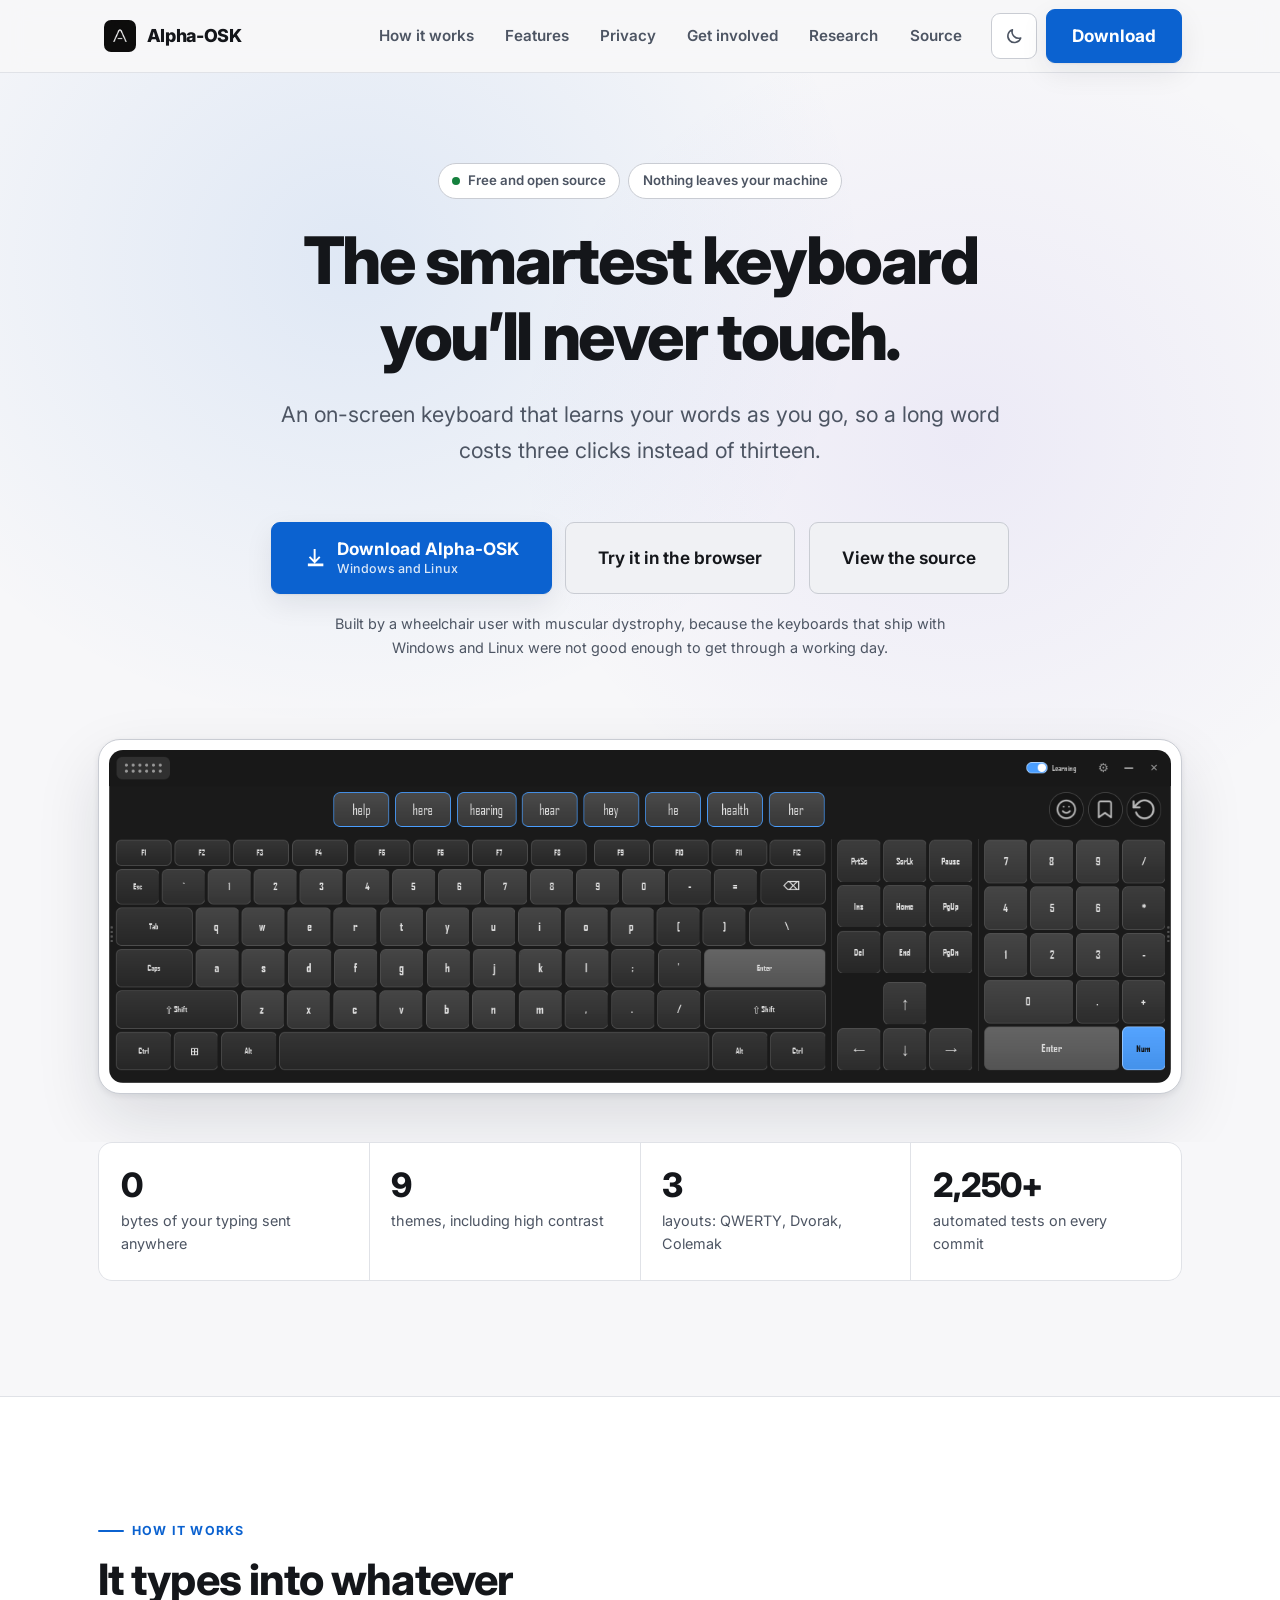
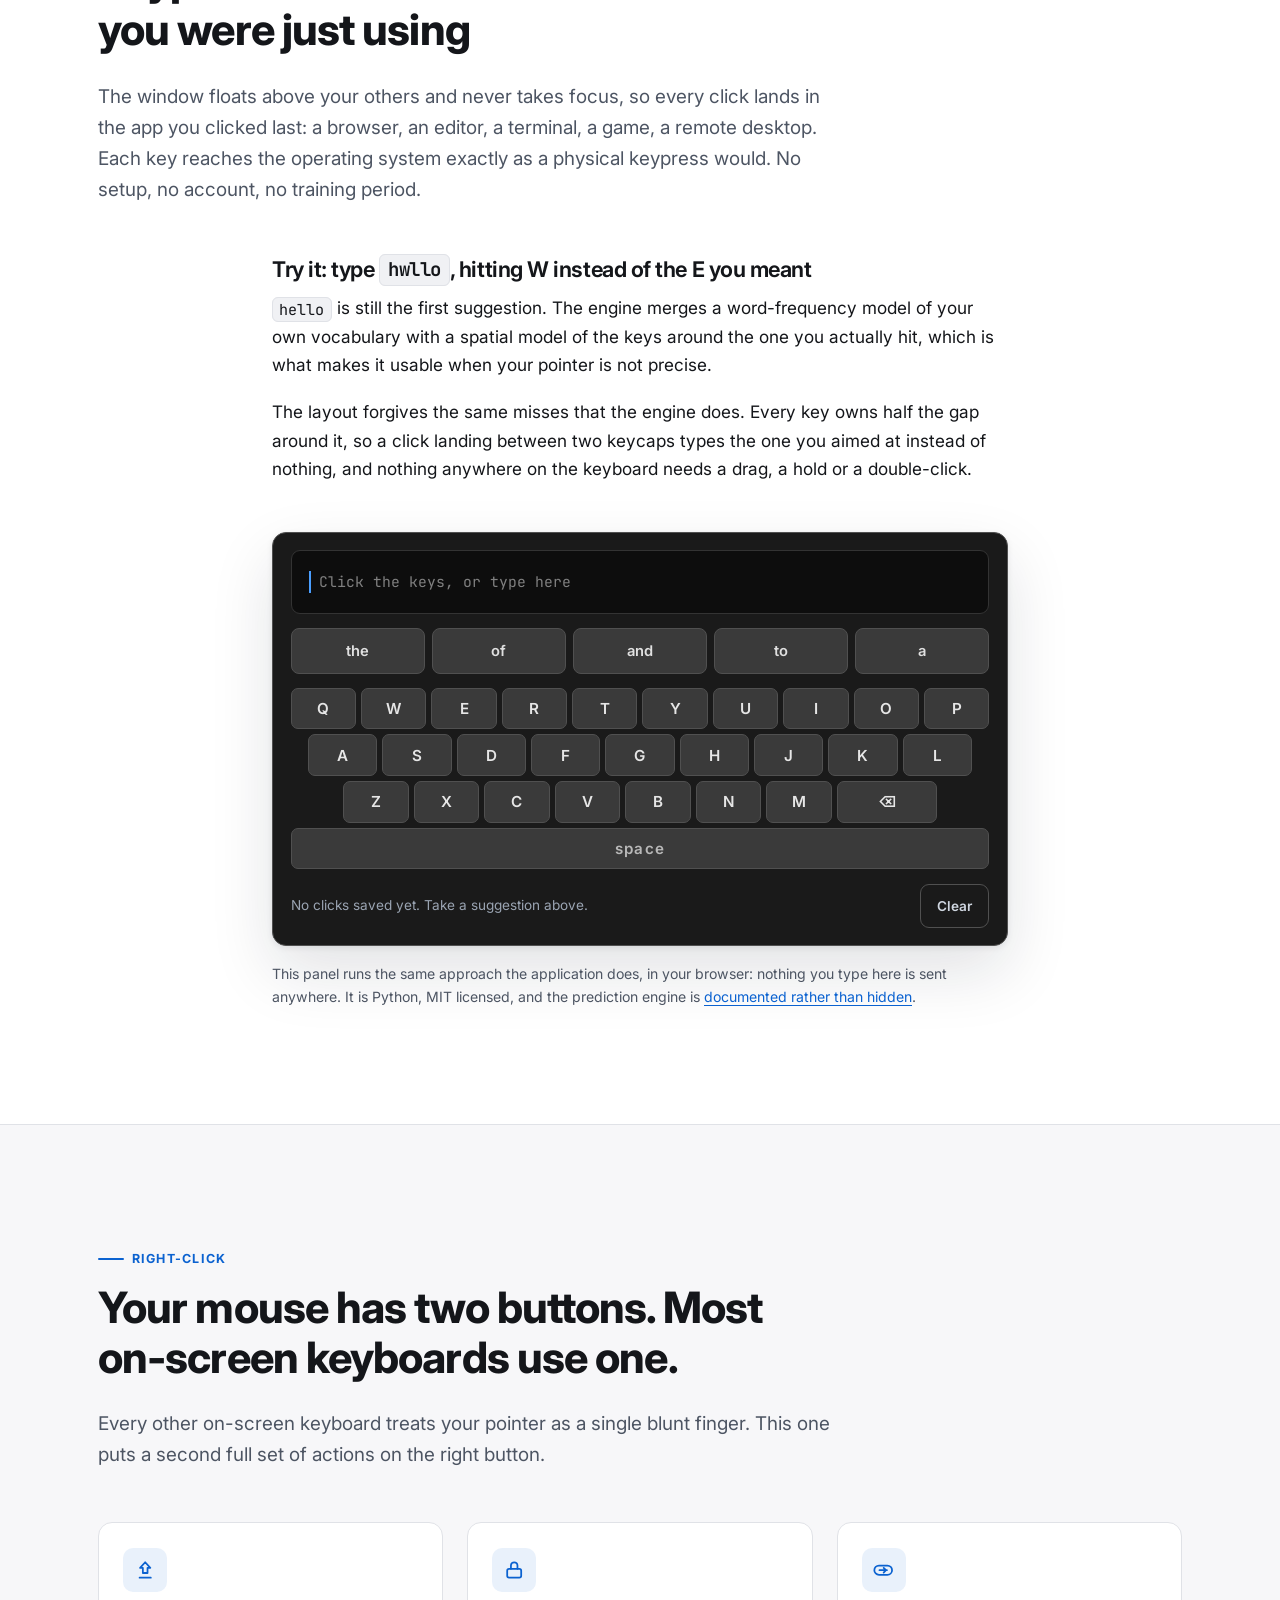
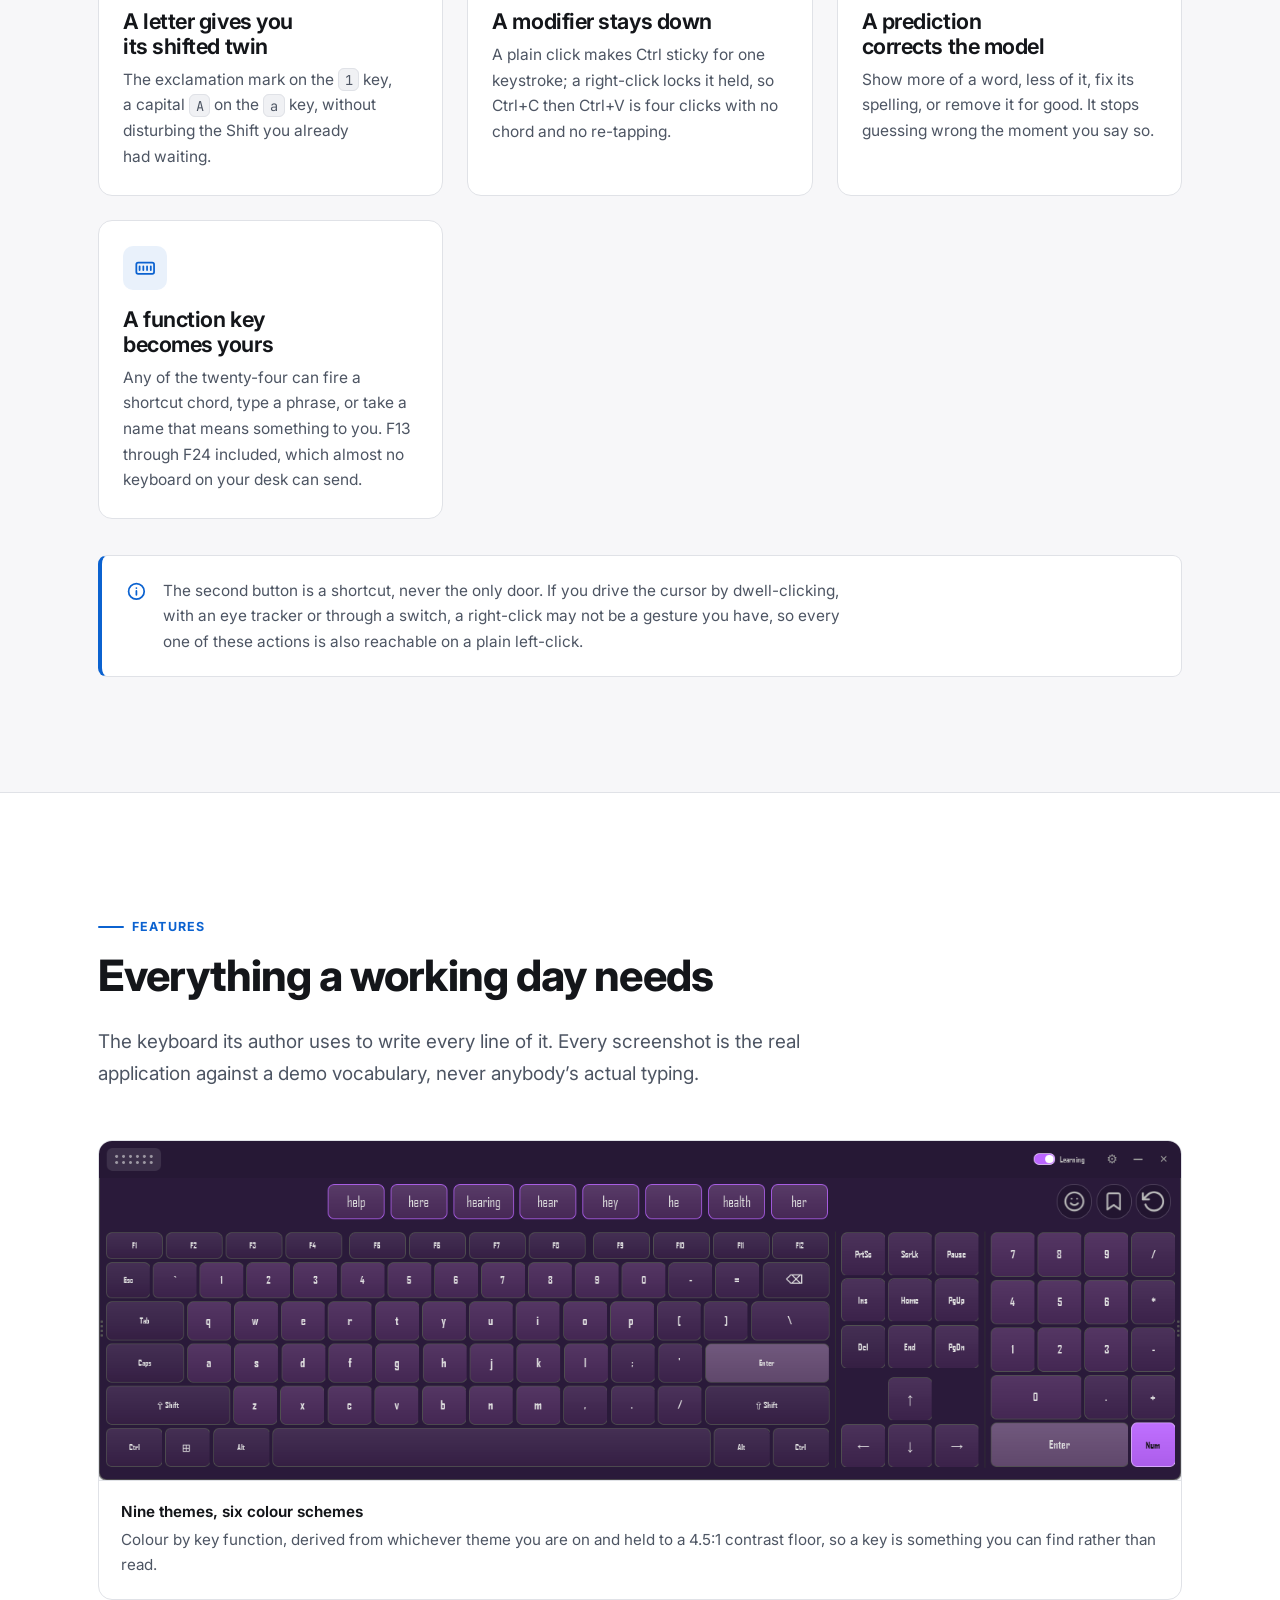
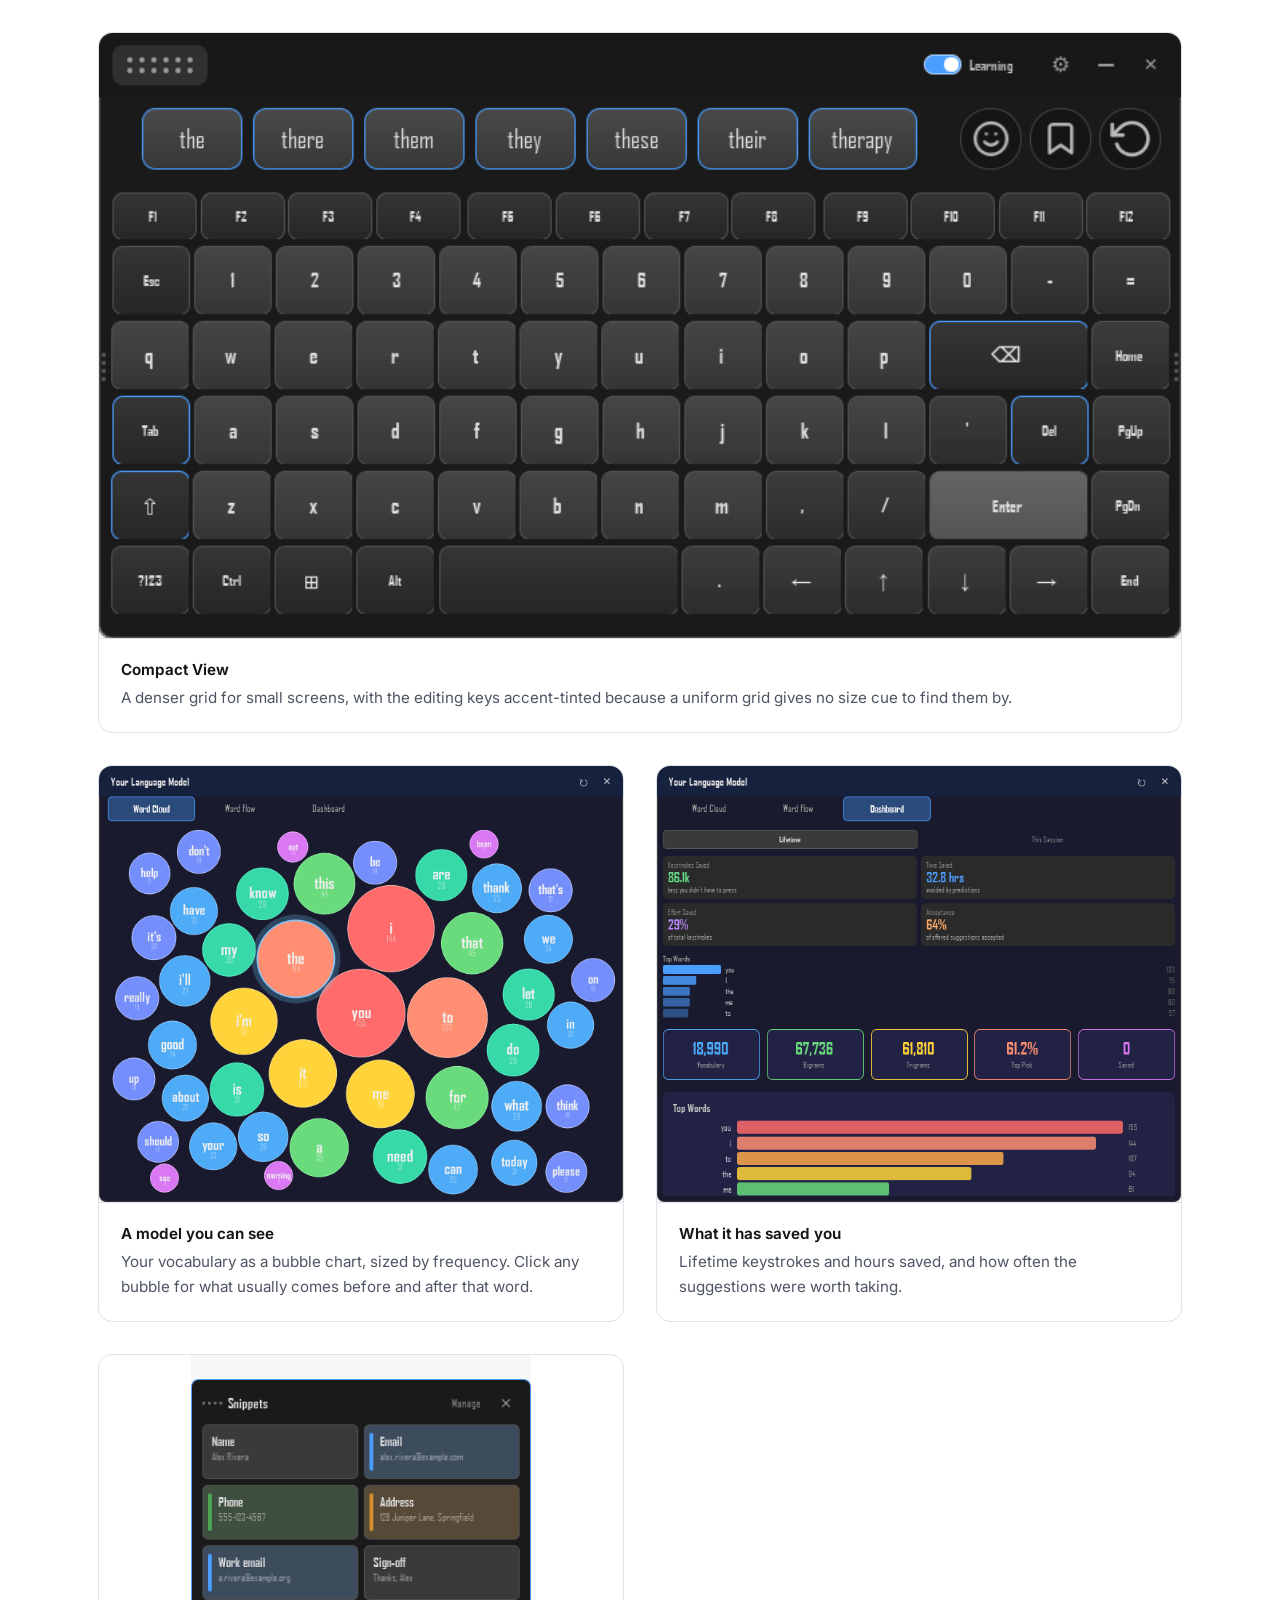
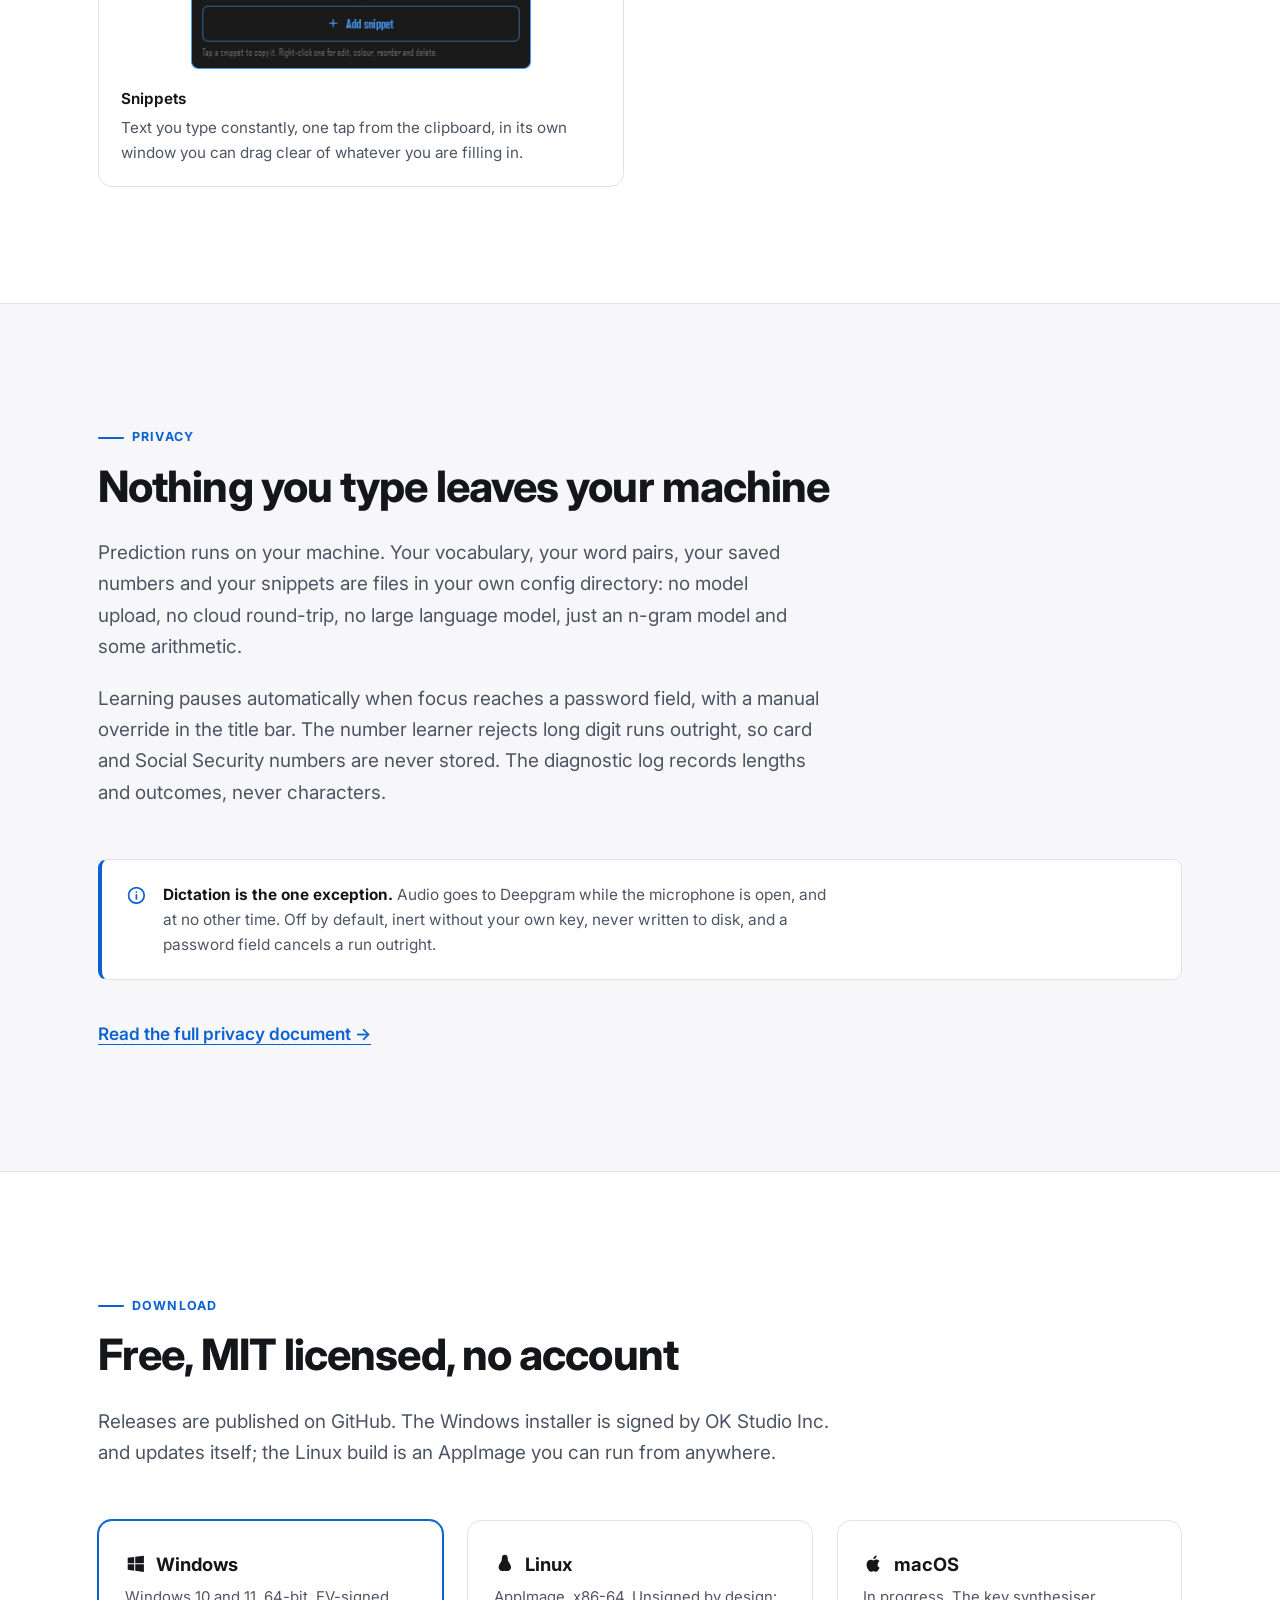
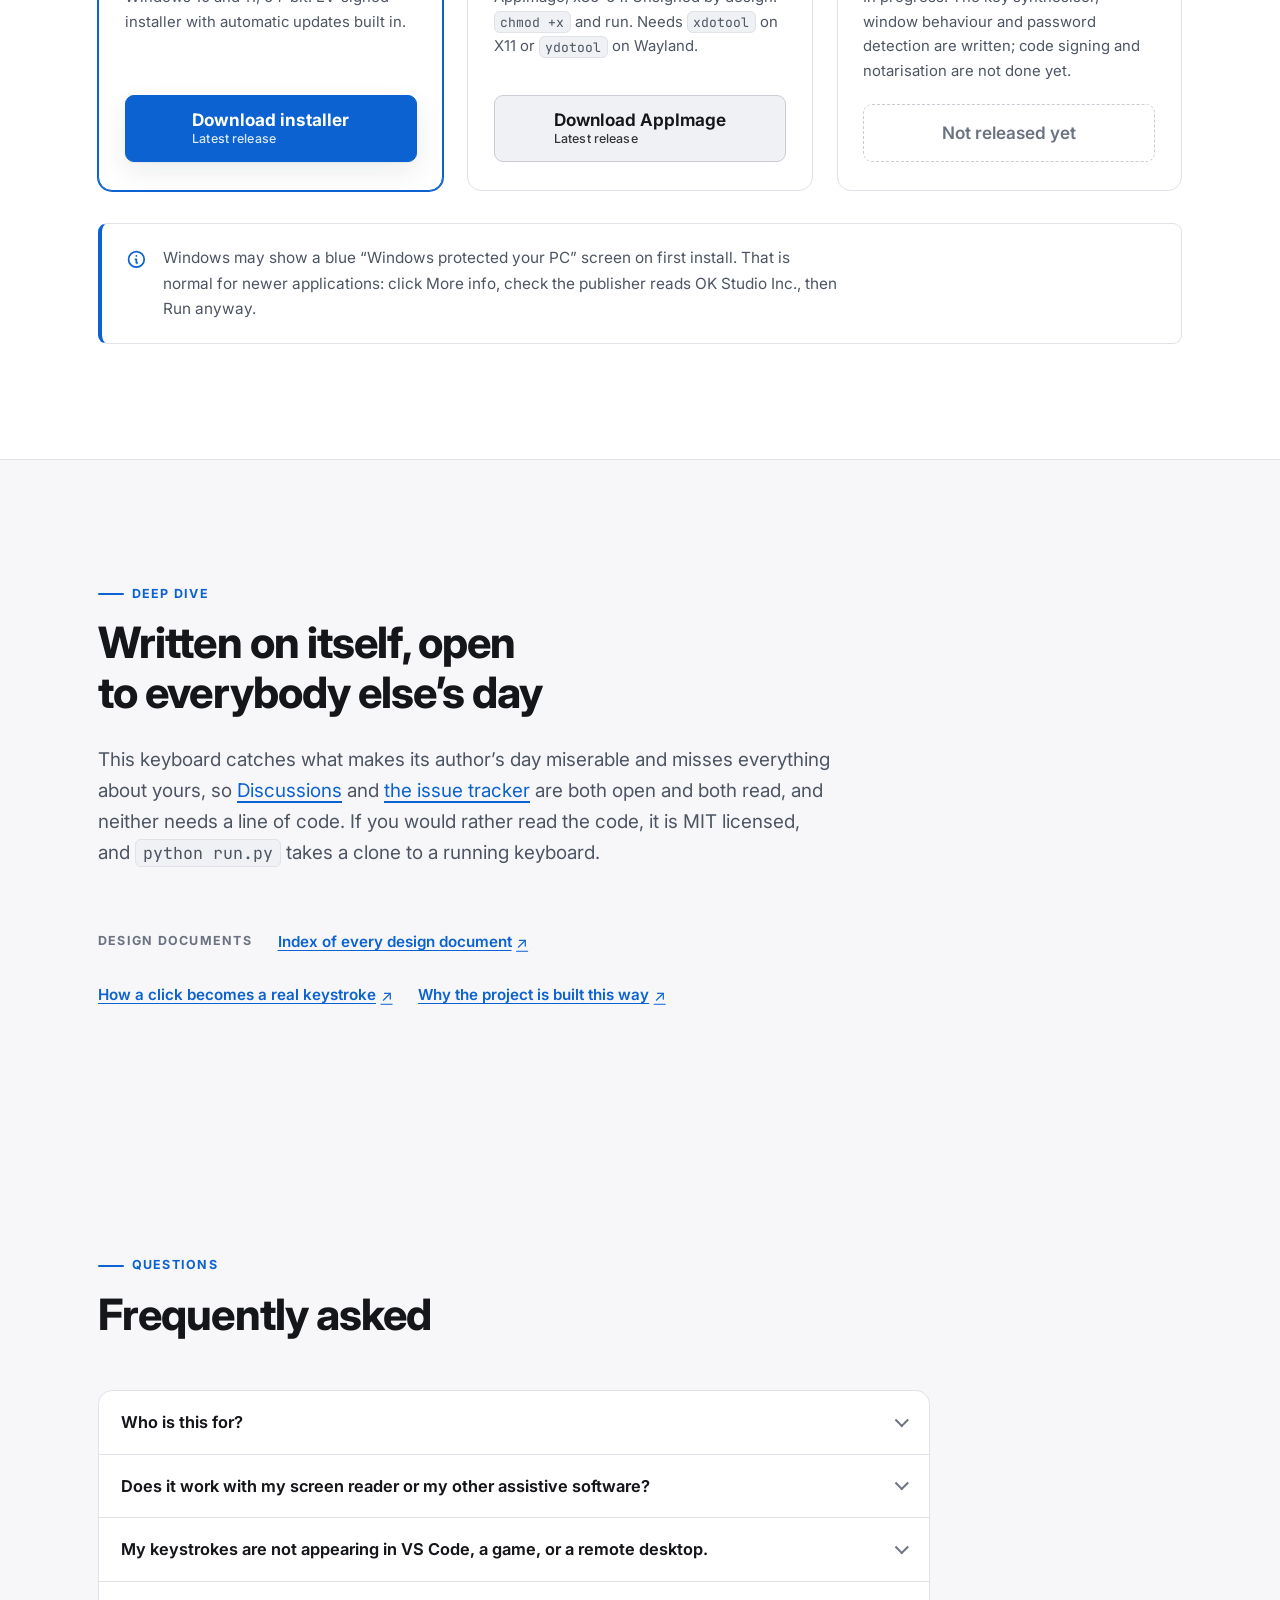
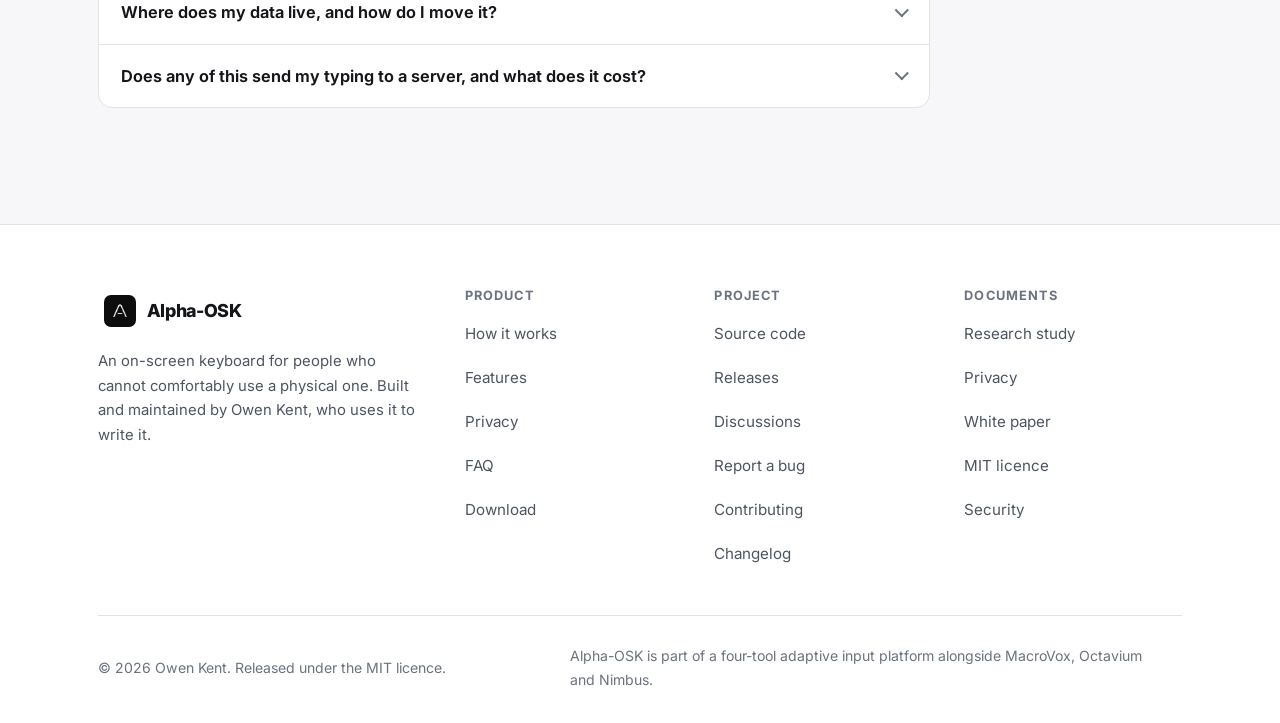
==== commit fa1730c6: "feat: take the study sign-up by form, not by email address The study page asked people to register i" ====
--- a/index.html
+++ b/index.html
@@ -30,7 +30,7 @@
   <link rel="preconnect" href="https://fonts.googleapis.com" />
   <link rel="preconnect" href="https://fonts.gstatic.com" crossorigin />
   <link href="https://fonts.googleapis.com/css2?family=Inter:wght@400..800&family=JetBrains+Mono:wght@400;600&display=swap" rel="stylesheet" />
-  <link rel="stylesheet" href="/styles/alphaosk.css?v=20260907-3" />
+  <link rel="stylesheet" href="/styles/alphaosk.css?v=20260907-4" />
 
   <!-- Theme before first paint, so a light-theme visitor never sees a dark
        flash. Dark is the default because the app is dark by default. -->
@@ -114,6 +114,7 @@
         <a href="#features">Features</a>
         <a href="#privacy">Privacy</a>
         <a href="#community">Get involved</a>
+        <a href="/study">Research</a>
         <a href="https://github.com/owenpkent/alpha-osk">Source</a>
       </nav>
 
@@ -805,6 +806,7 @@
           <nav class="footer-col" aria-labelledby="foot-docs">
             <h2 id="foot-docs">Documents</h2>
             <ul>
+              <li><a href="/study">Research study</a></li>
               <li><a href="https://github.com/owenpkent/alpha-osk/blob/main/docs/PRIVACY.md">Privacy</a></li>
               <li><a href="https://github.com/owenpkent/alpha-osk/blob/main/docs/WHITEPAPER.md">White paper</a></li>
               <li><a href="https://github.com/owenpkent/alpha-osk/blob/main/LICENSE">MIT licence</a></li>
--- a/styles/alphaosk.css
+++ b/styles/alphaosk.css
@@ -1988,3 +1988,117 @@
      translation seats it on the same optical line as the text. */
   transform: translateY(0.05em);
 }
+
+/* ---------------------------------------------------------------------------
+   Study page
+   ---------------------------------------------------------------------------
+   One addition. study.html reuses .features, .privacy, .downloads/.dl,
+   .callout, .badge and .btn as they already stand; the only thing none of
+   them already said is "this is the one the study is actually asking about",
+   which the recommended Windows download card already answers for itself
+   with an accent border and ring. Repeating that here, under its own name,
+   is cheaper than teaching a fifth card style what "highlighted" means. */
+.feature--headline {
+  border-color: var(--accent);
+  box-shadow: 0 0 0 1px var(--accent);
+}
+
+/* ---------------------------------------------------------------------------
+   Forms
+   ---------------------------------------------------------------------------
+   One form on the site: the study interest form. The controls borrow the card
+   surfaces rather than introducing their own, so a field sits on --surface-2
+   the same way a key or a code sample does, and the focus ring is the shared
+   one from the top of this file rather than a second style that has to be kept
+   in step with it. */
+.form {
+  display: grid;
+  gap: 1.1rem;
+  /* The form is the last thing in a .dl card, which sets its own bottom
+     padding; without this the note below the button doubles it. */
+  margin: 0;
+}
+
+.field {
+  display: grid;
+  gap: 0.4rem;
+}
+
+.field label {
+  font-size: 0.93rem;
+  font-weight: 600;
+  color: var(--ink);
+}
+
+/* "Optional" has to read as quieter than the label without dropping under
+   4.5:1, which is what --ink-muted is picked for. */
+.field__opt {
+  font-weight: 400;
+  color: var(--ink-muted);
+}
+
+.field__hint {
+  font-size: 0.85rem;
+  color: var(--ink-muted);
+}
+
+.form input[type="email"],
+.form input[type="text"],
+.form textarea {
+  width: 100%;
+  padding: 0.7rem 0.85rem;
+  background: var(--surface-2);
+  color: var(--ink);
+  border: 1px solid var(--border-strong);
+  border-radius: var(--radius-sm);
+  font: inherit;
+  font-size: 1rem;
+  /* Below 16px iOS zooms the page on focus and does not zoom back out. */
+}
+
+.form textarea {
+  resize: vertical;
+  min-height: 5.5rem;
+}
+
+.form ::placeholder {
+  color: var(--ink-faint);
+  opacity: 1;
+}
+
+.form input:hover,
+.form textarea:hover {
+  border-color: var(--accent);
+}
+
+/* Only after a submit attempt: :invalid on its own paints every empty required
+   field red before the reader has typed anything. */
+.form input:user-invalid,
+.form textarea:user-invalid {
+  border-color: var(--warn);
+}
+
+.form button[type="submit"] {
+  justify-self: start;
+}
+
+.form__note {
+  margin: 0;
+  font-size: 0.85rem;
+  color: var(--ink-muted);
+}
+
+/* The honeypot. Not display:none and not [hidden]: a bot that skips hidden
+   inputs would step around the trap, so it stays in the layout and is moved
+   out of view instead. aria-hidden and tabindex="-1" in the markup keep it
+   away from screen readers and the tab order. */
+.form__hp {
+  position: absolute;
+  width: 1px;
+  height: 1px;
+  margin: -1px;
+  padding: 0;
+  overflow: hidden;
+  clip-path: inset(50%);
+  white-space: nowrap;
+}
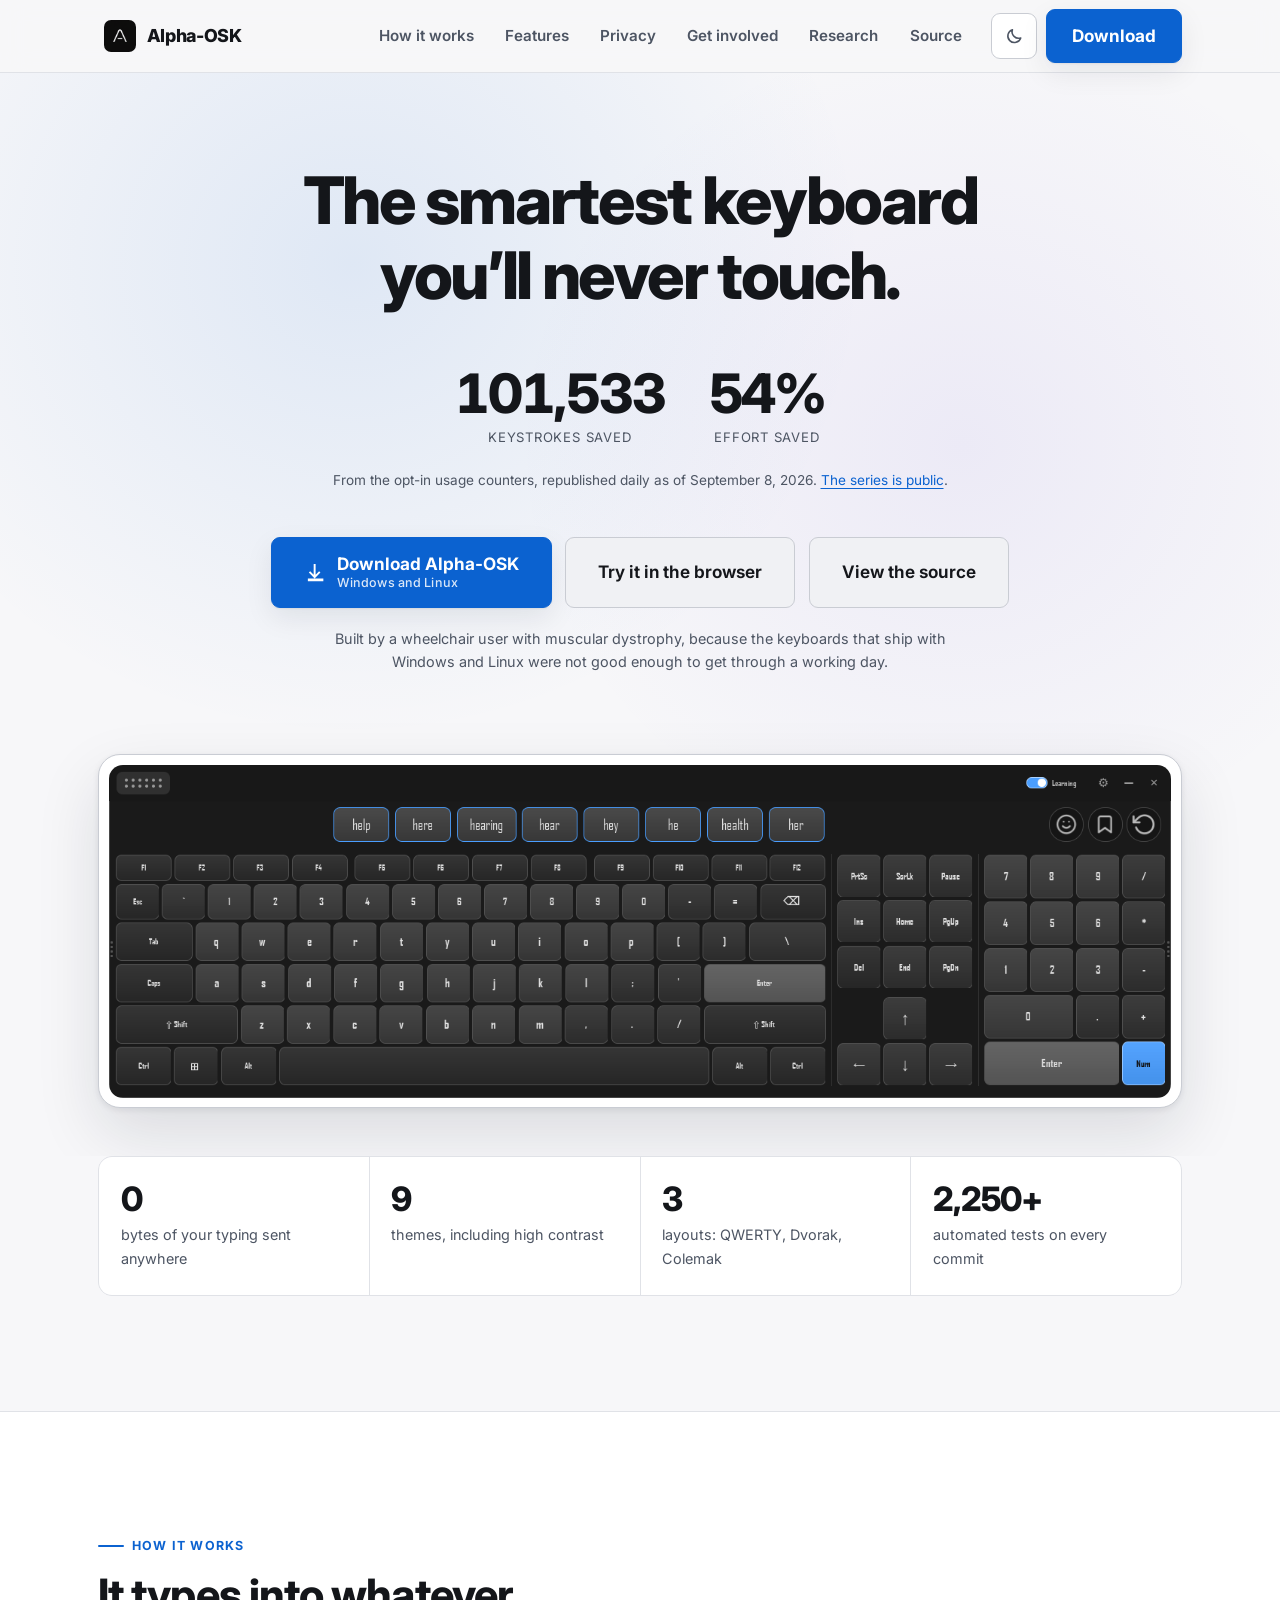
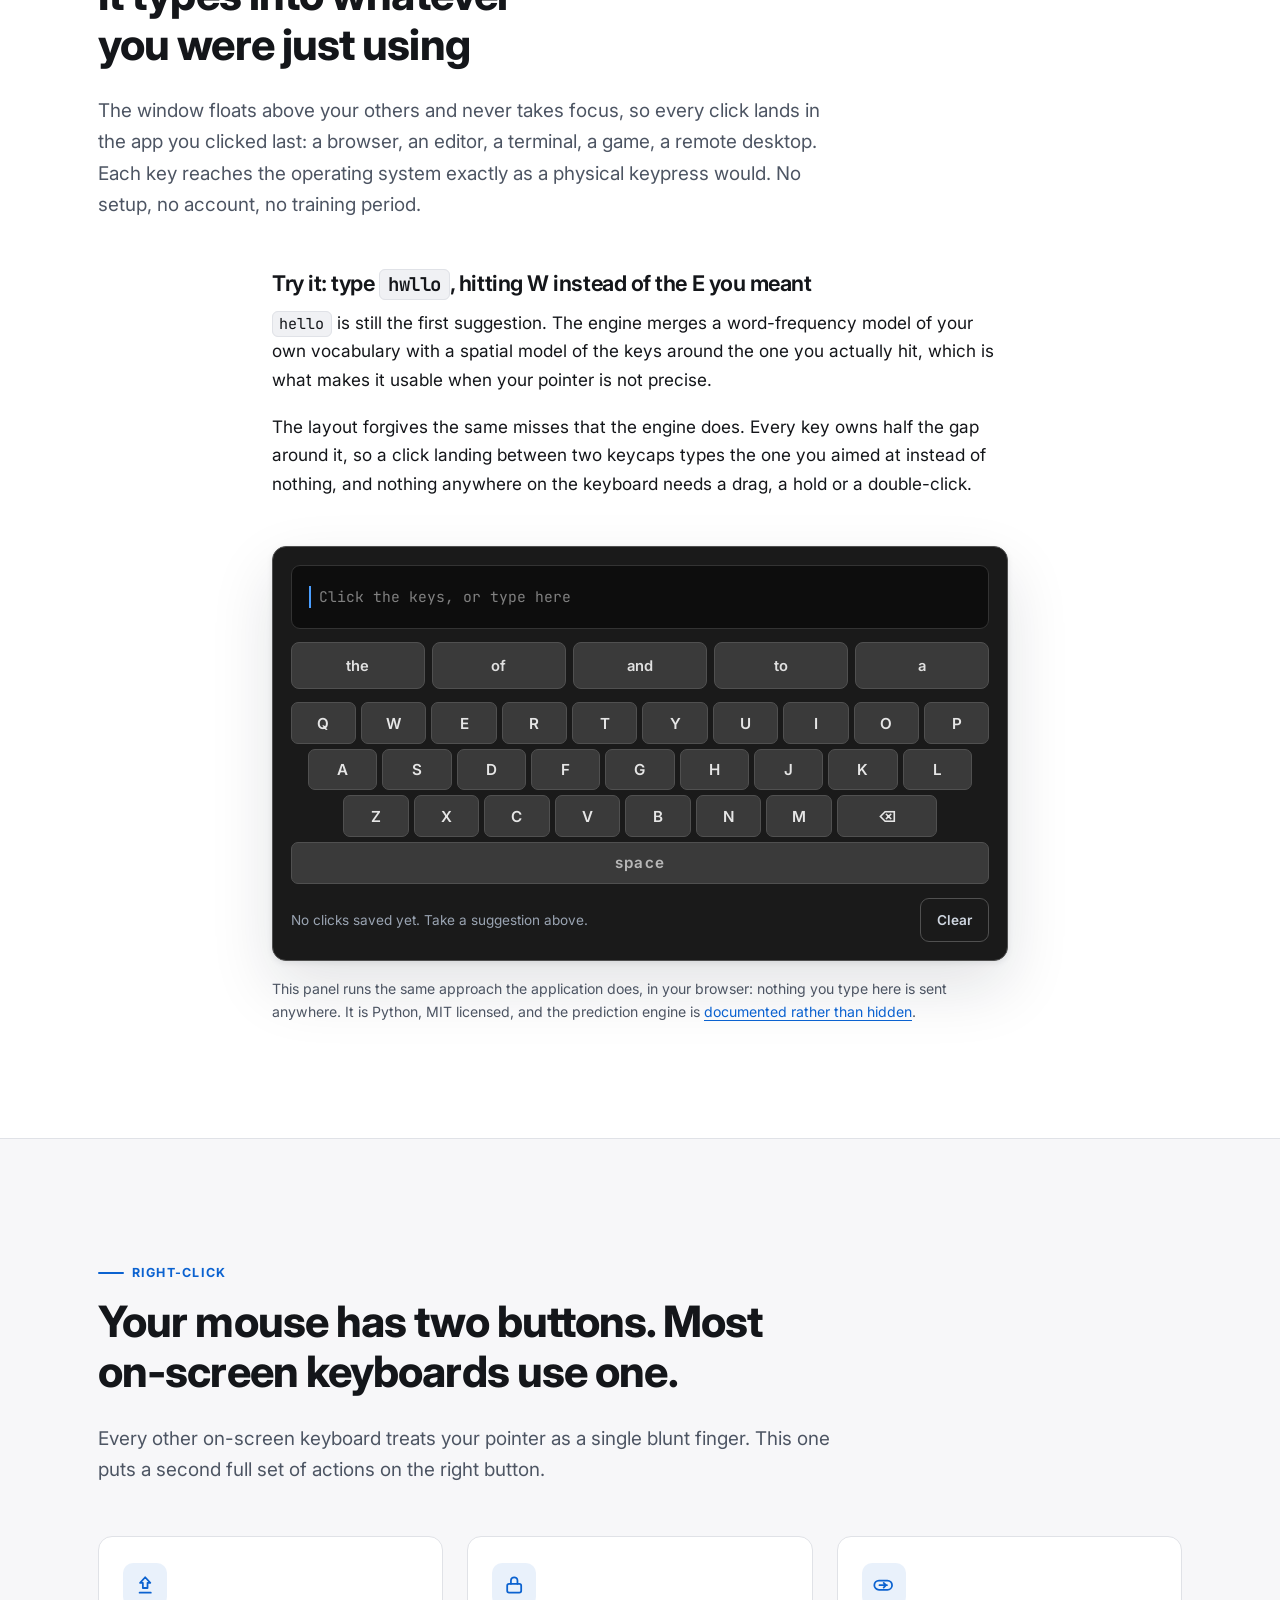
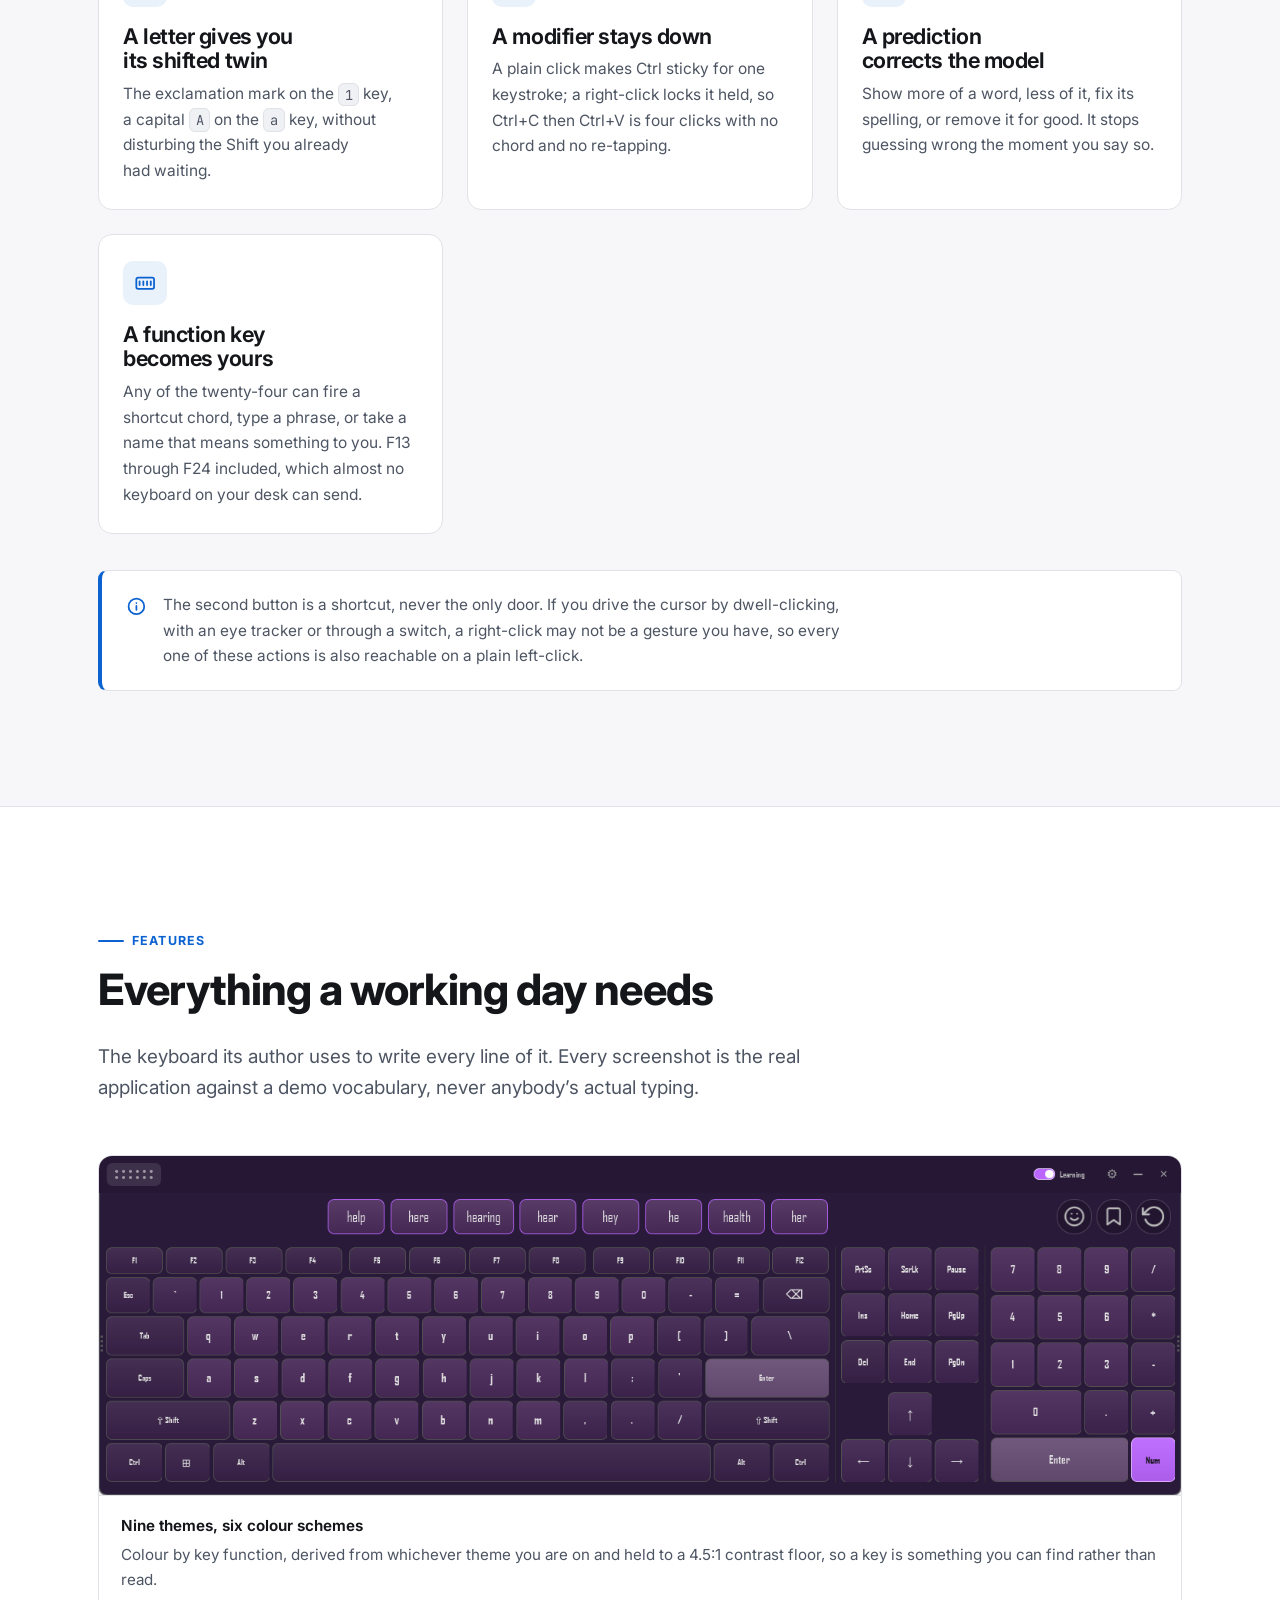
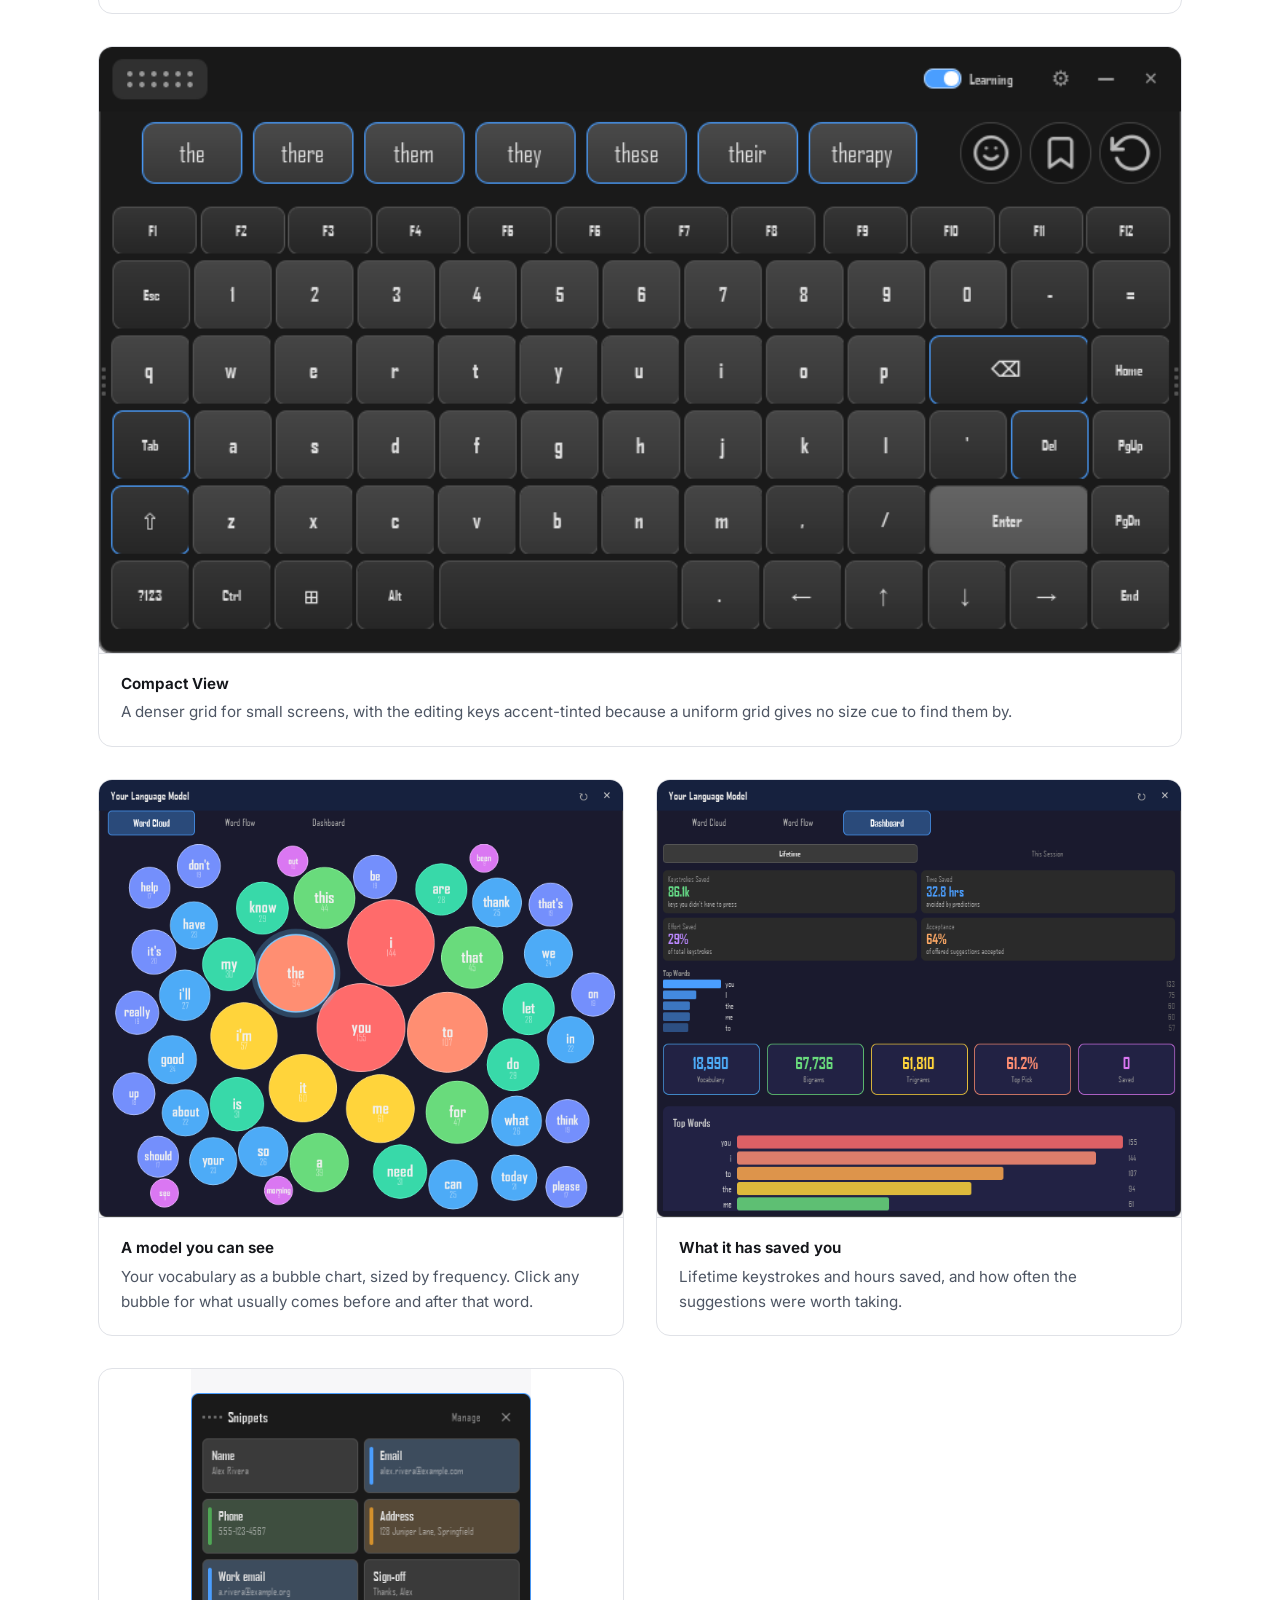
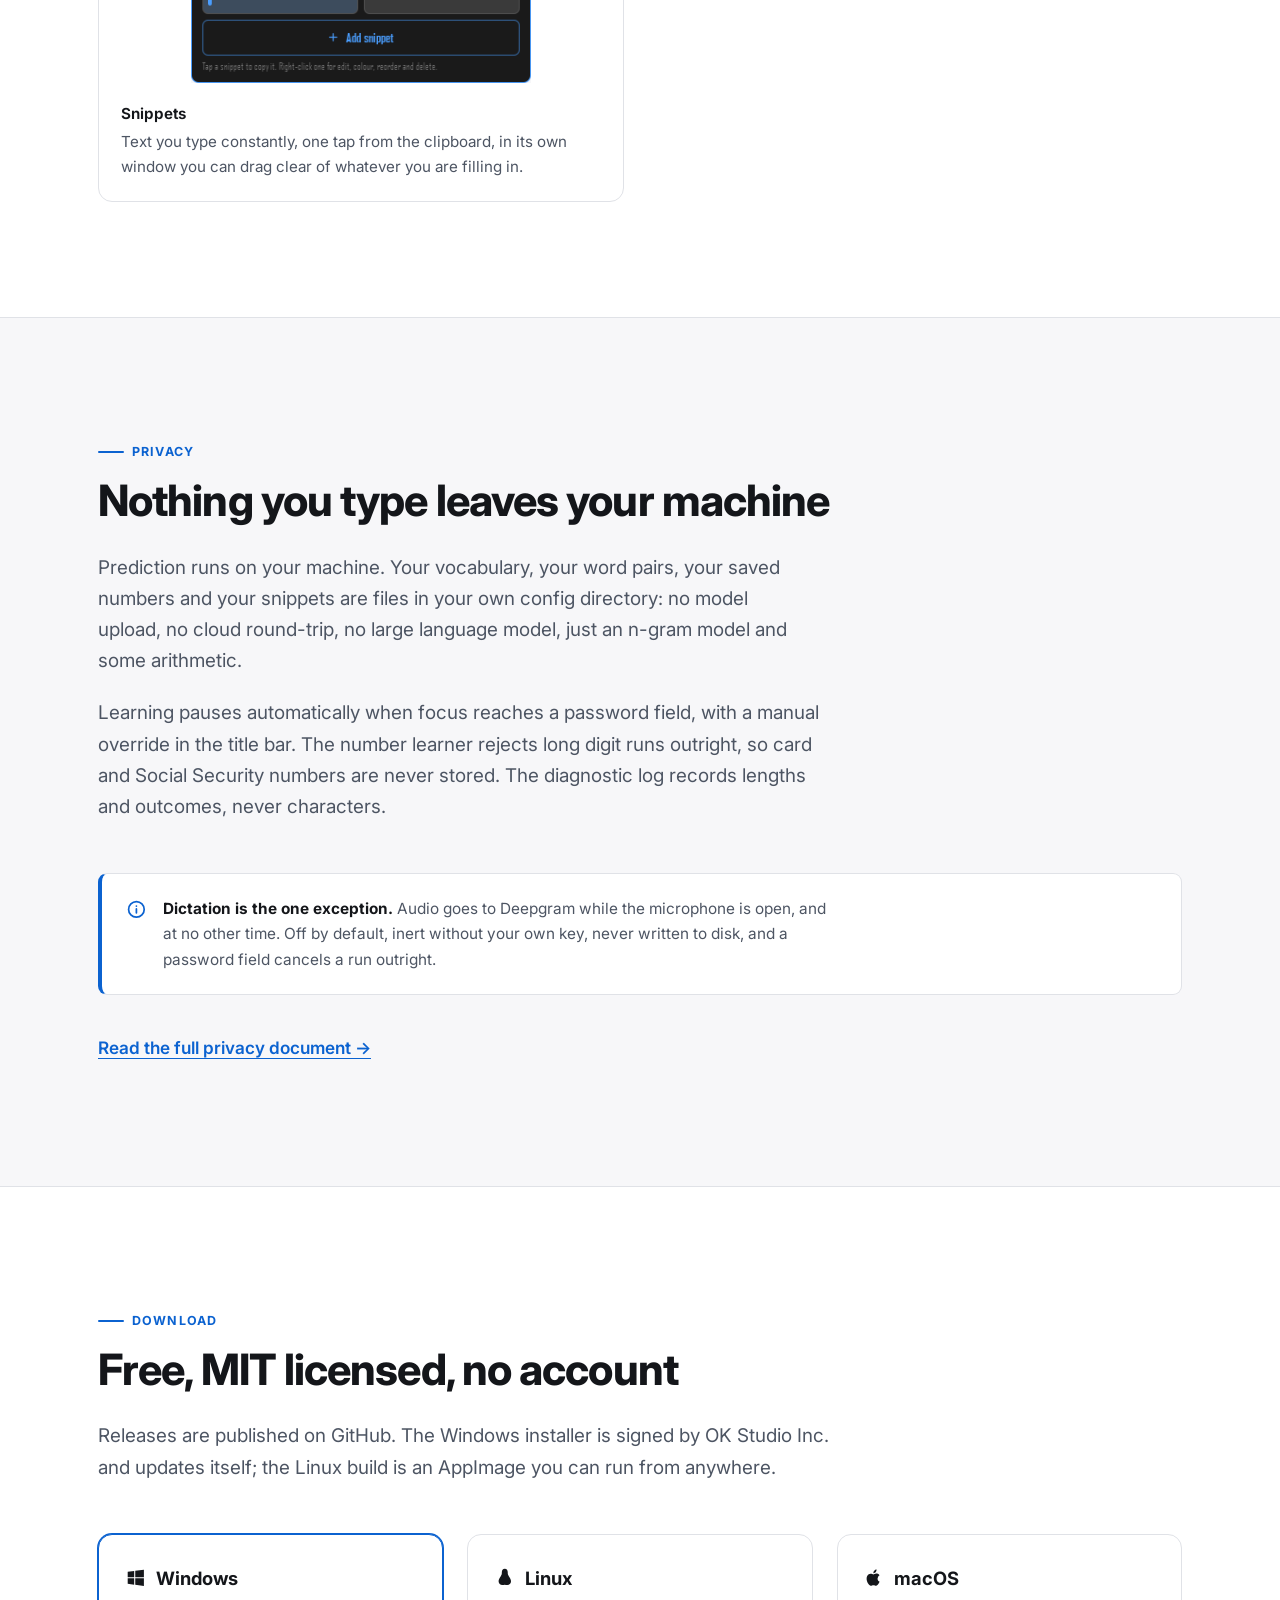
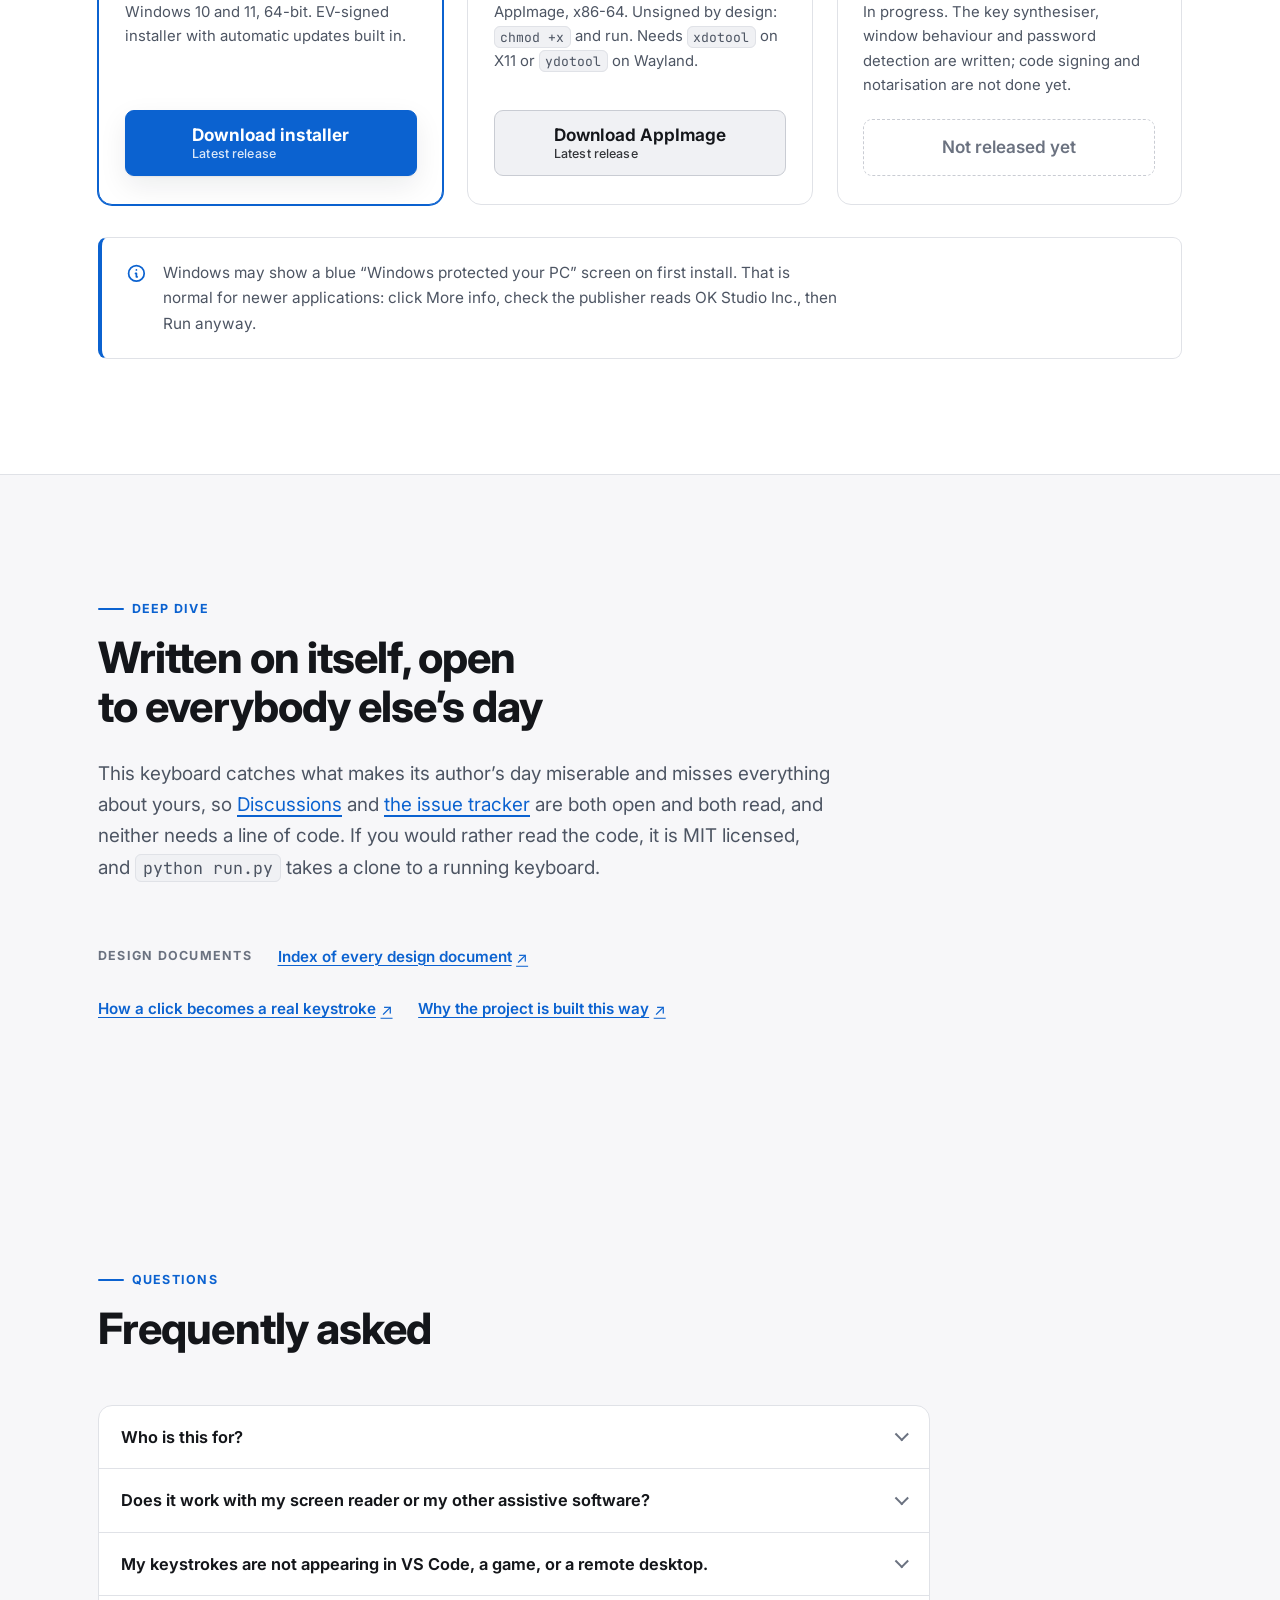
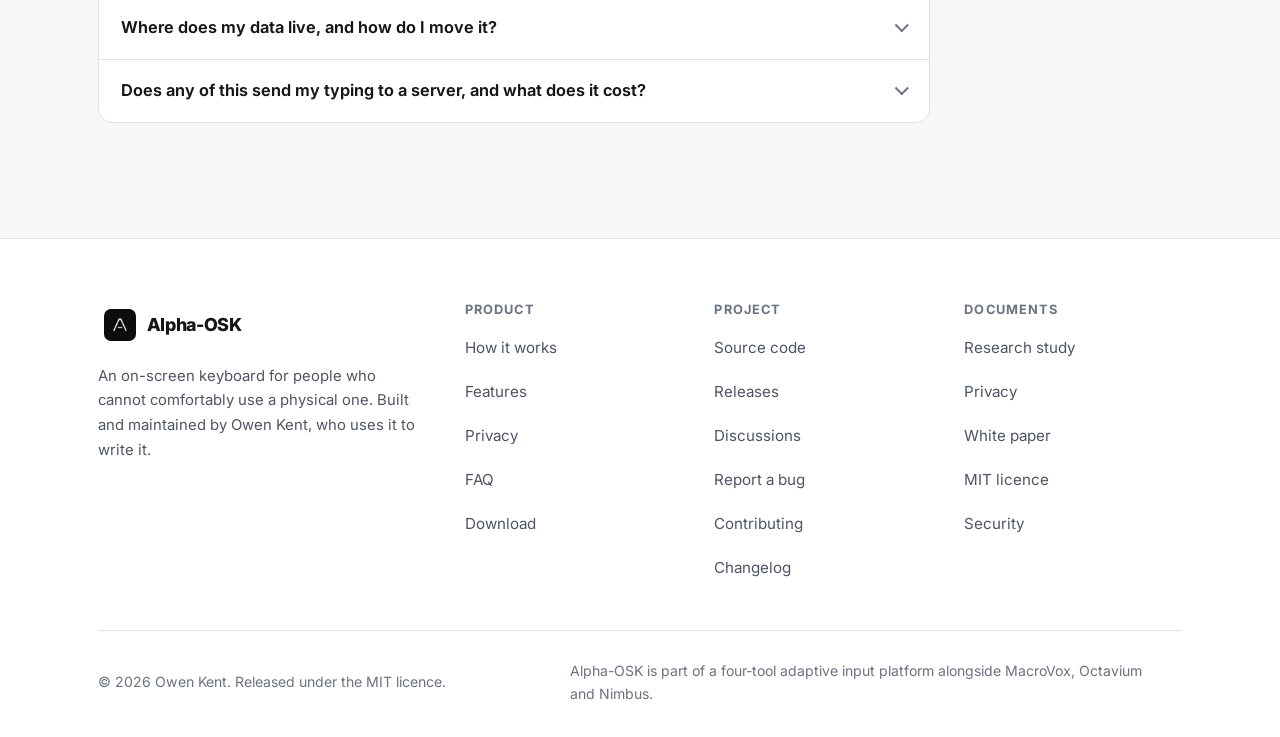
==== commit 0701b899: "feat: lead the hero with the usage figures the app already publishes The home page now carries two n" ====
--- a/index.html
+++ b/index.html
@@ -153,16 +153,45 @@
          or a platform will read twice once the fetch lands. -->
     <section class="hero">
       <div class="wrap hero__inner">
-        <div class="badge-row">
-          <span class="badge"><span class="badge__dot"></span>Free and open source</span>
-          <span class="badge">Nothing leaves your machine</span>
-        </div>
-
         <h1>The smartest keyboard you&rsquo;ll never touch.</h1>
 
-        <p class="hero__lede">
-          An on-screen keyboard that learns your words as you go, so a long word costs three
-          clicks instead of thirteen.
+        <!-- ================= Usage figures =================
+             These are measured, not estimated, which is the only reason
+             they are allowed this high on the page. They come from the opt-in counters
+             the application itself publishes, summed and appended to a dated
+             CSV once a day by the alpha-osk repo's telemetry-aggregate
+             workflow. Anyone can open the row and check the arithmetic.
+
+             The labels are the application's own dashboard tiles, word for
+             word, so the site and the app cannot drift apart on what they
+             name. "Effort saved" is therefore the only place the denominator
+             is NOT spelled out, and this comment is where it lives: the figure
+             is saved / (pressed + saved), the keystrokes the words WOULD have
+             cost, not the length of the finished text. It is a share of effort
+             avoided rather than of document produced. Label it any other way
+             and the number stops being the one the CSV supports.
+
+             The values are baked into the markup rather than left empty
+             because the fetch is best-effort: with scripts off, blocked, or
+             offline, the headline still reads as a headline instead of as a
+             gap. They are the newest row at the time of writing and go stale
+             slowly; initUsage corrects them whenever it lands. -->
+        <dl class="hero__usage">
+          <div class="usage">
+            <dt class="usage__label">Keystrokes saved</dt>
+            <dd class="usage__value" data-usage-saved>101,533</dd>
+          </div>
+          <div class="usage">
+            <dt class="usage__label">Effort saved</dt>
+            <dd class="usage__value" data-usage-pct>54%</dd>
+          </div>
+        </dl>
+
+        <p class="hero__source">
+          From the opt-in usage counters, republished daily
+          <span data-usage-asof>as of September 8, 2026</span>.
+          <a href="https://github.com/owenpkent/alpha-osk/blob/telemetry-data/docs/research/data/telemetry-aggregate.csv">The
+          series is public</a>.
         </p>
 
         <div class="hero__cta">
@@ -748,10 +777,12 @@
                 and it is optional.
               </p>
               <p>
-                There is an opt-in statistics client in the build, but its endpoint is not
-                deployed, so it does nothing today. Were it ever switched on, opting in would send
-                nine integer counters a week: never content, never word frequencies, never your IP
-                or hostname.
+                There is an opt-in statistics client in the build. It is off until you switch it
+                on, and opting in sends nine integer counters a week: never content, never word
+                frequencies, never your IP or hostname. Those counters are summed across installs
+                and <a href="https://github.com/owenpkent/alpha-osk/blob/telemetry-data/docs/research/data/telemetry-aggregate.csv">republished
+                as a dated CSV</a>, which is where the two figures at the top of the home page come
+                from.
               </p>
             </div>
           </details>
--- a/styles/alphaosk.css
+++ b/styles/alphaosk.css
@@ -930,6 +930,57 @@
   max-width: 40rem;
 }
 
+/* ---------- Hero usage figures ---------- */
+
+.hero__usage {
+  display: flex;
+  flex-wrap: wrap;
+  /* The hero column centres this block, but that only centres the box. Once
+     the two figures wrap onto separate lines the narrower one would sit at the
+     left edge of the wider one, which reads as a misalignment against a hero
+     that is centred everywhere else. */
+  justify-content: center;
+  gap: 1.25rem 2.75rem;
+  margin: 1.85rem 0 0;
+}
+
+/* The value reads above its label, but a <dl> requires the term first and the
+   term IS the label, so the visual order is reversed here rather than the
+   markup being bent to suit it. */
+.usage {
+  display: flex;
+  flex-direction: column-reverse;
+}
+
+.usage__value {
+  margin: 0;
+  font-size: clamp(2.3rem, 1.5rem + 3.2vw, 3.4rem);
+  font-weight: 800;
+  letter-spacing: -0.04em;
+  line-height: 1;
+  color: var(--ink);
+  /* Tabular figures because these numbers are replaced after a fetch. Without
+     them a correction from 101,533 to 98,204 shifts the label under it. */
+  font-variant-numeric: tabular-nums;
+}
+
+.usage__label {
+  margin-top: 0.4rem;
+  font-size: 0.82rem;
+  text-transform: uppercase;
+  letter-spacing: 0.06em;
+  /* --ink-muted rather than --ink-faint for the reason given on .hero__note:
+     this sits on the same accent bloom, where --ink-faint falls under AA. */
+  color: var(--ink-muted);
+}
+
+.hero__source {
+  margin-top: 1.3rem;
+  font-size: 0.85rem;
+  color: var(--ink-muted);
+  max-width: 44rem;
+}
+
 .hero__shot {
   margin-top: clamp(2.5rem, 5vw, 4rem);
   border-radius: var(--radius-lg);
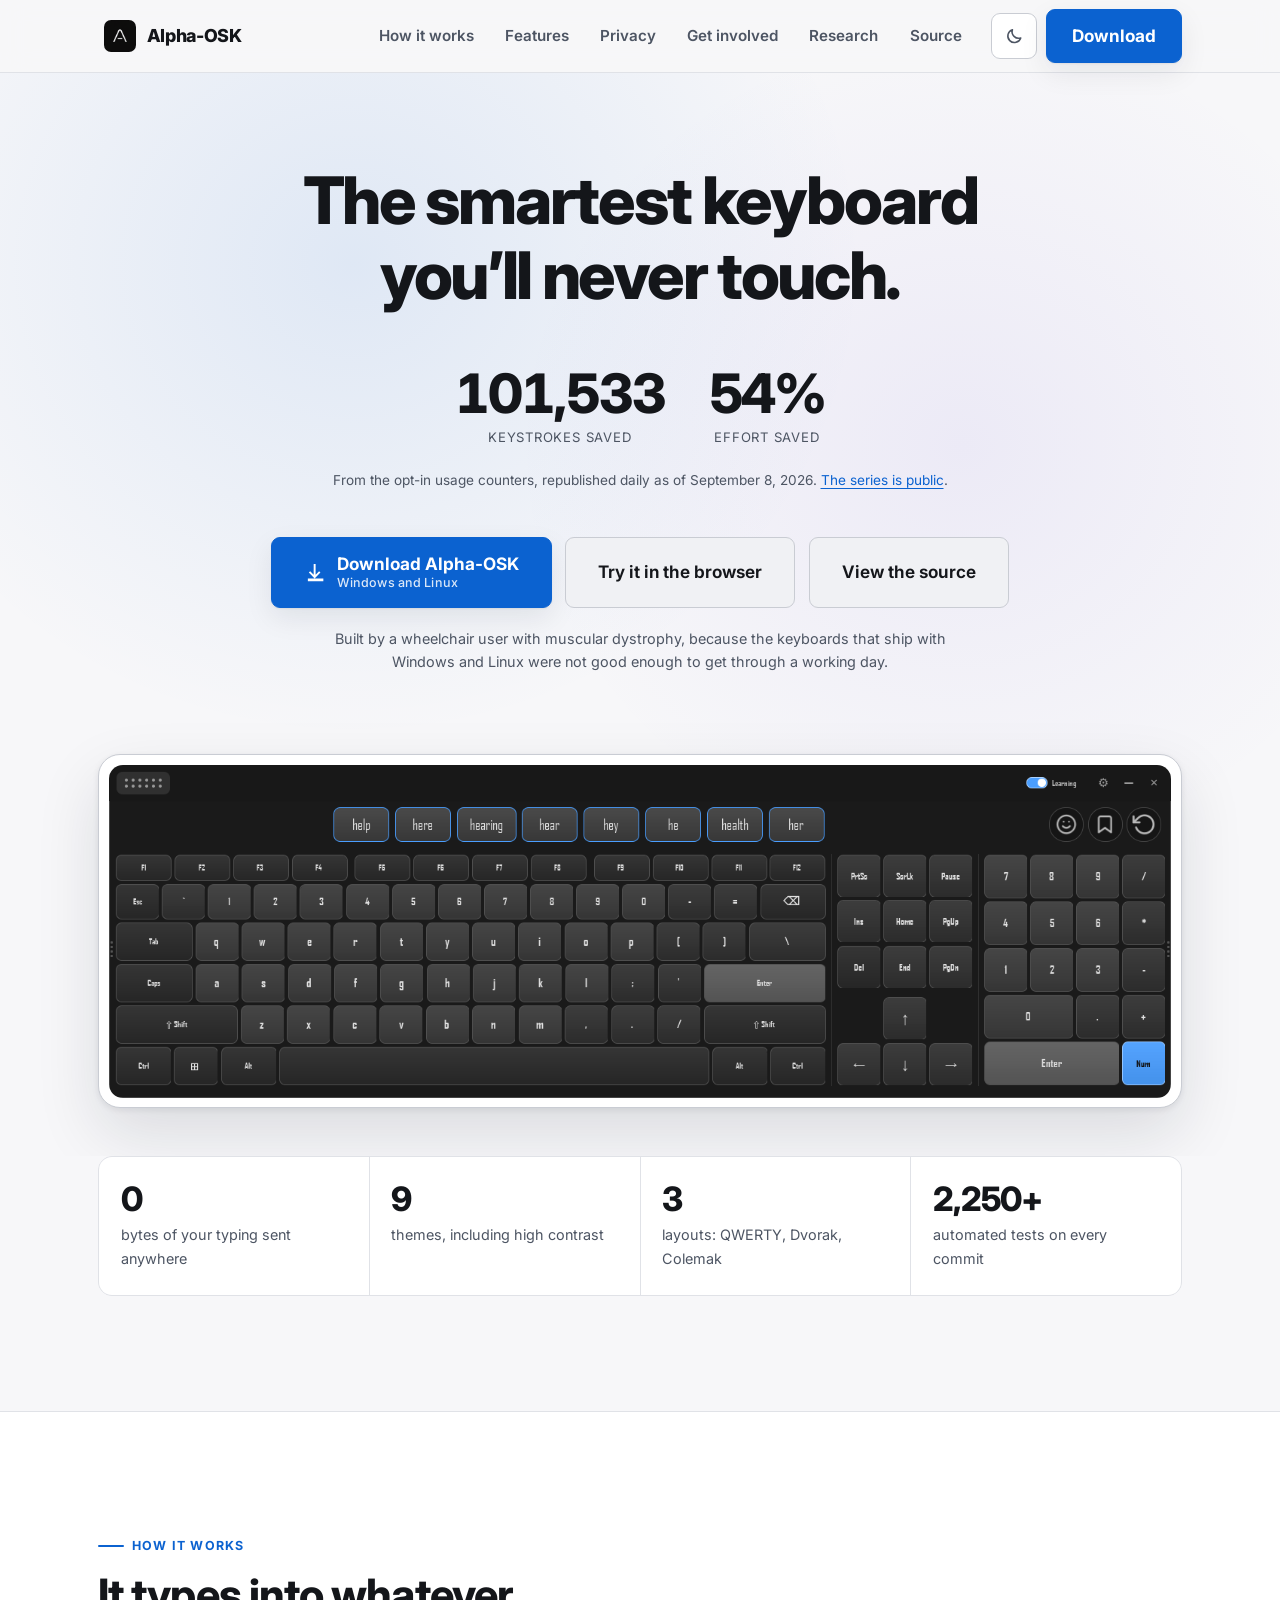
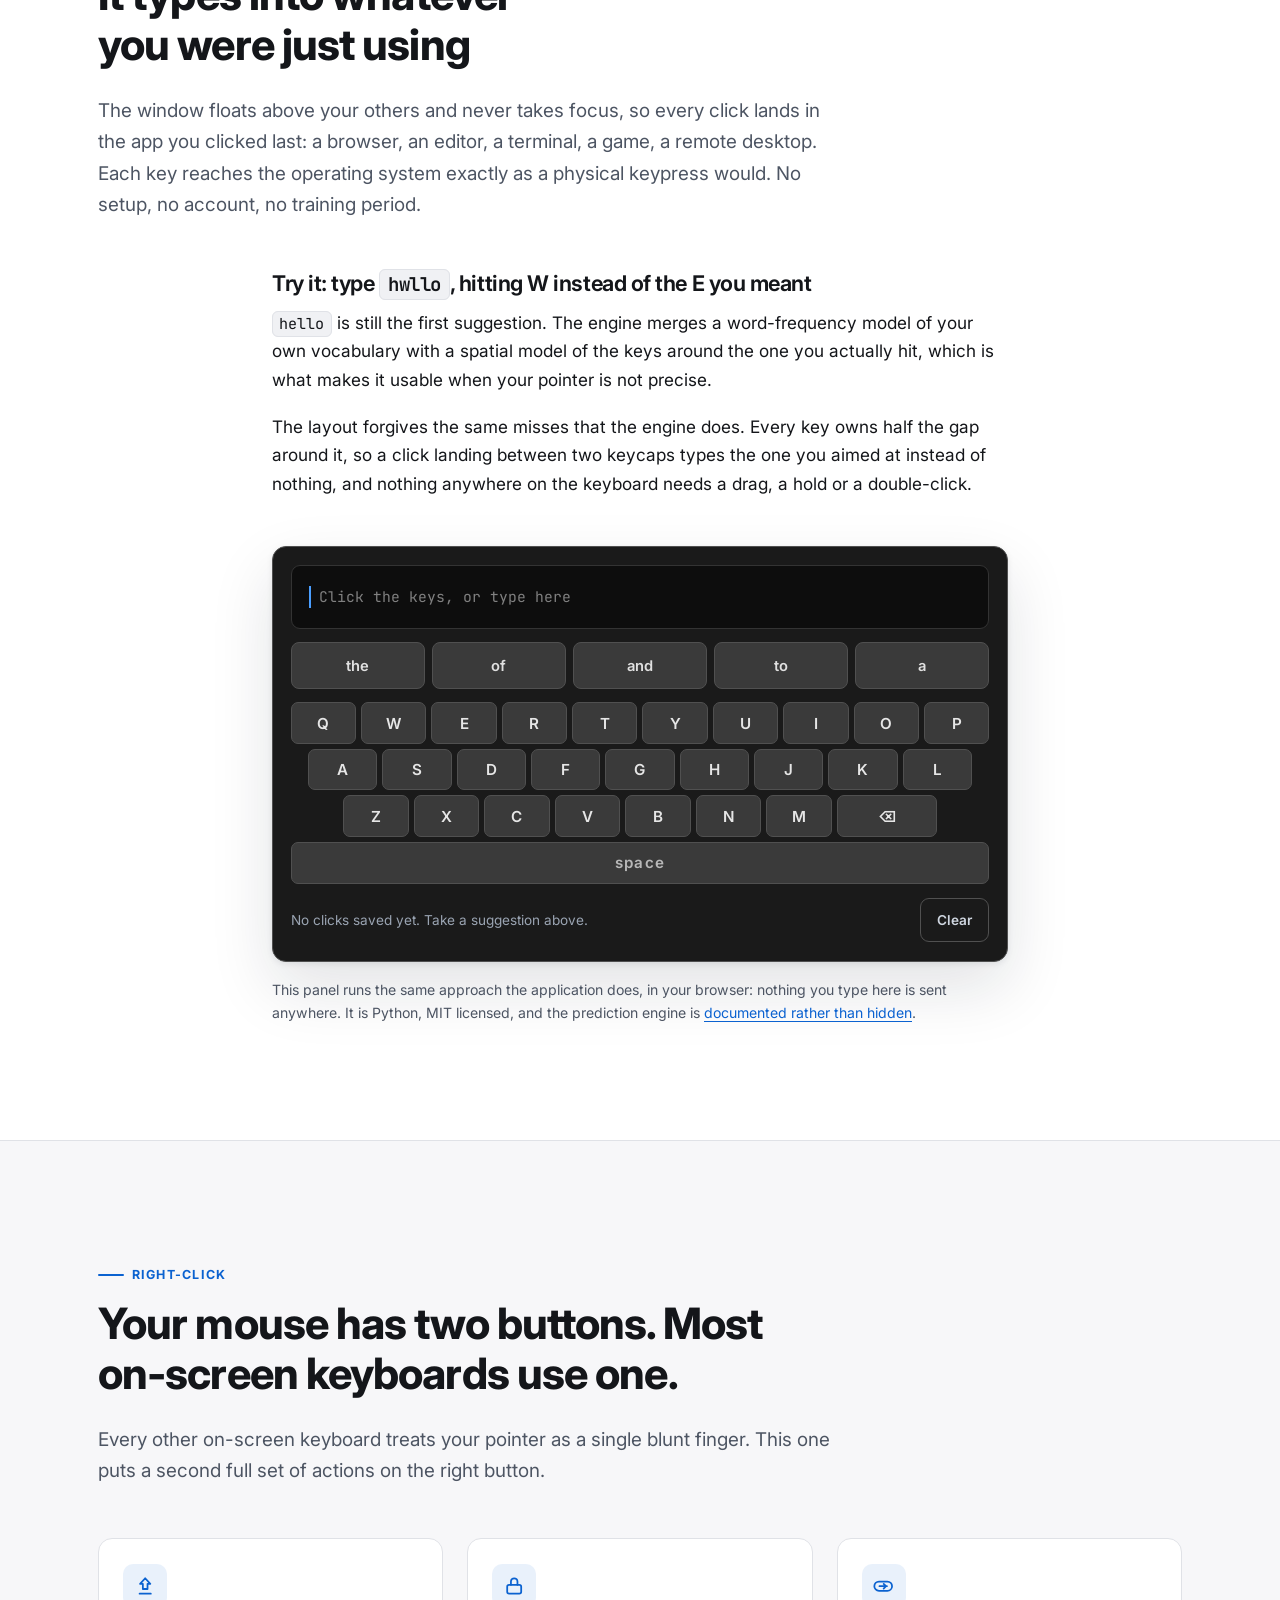
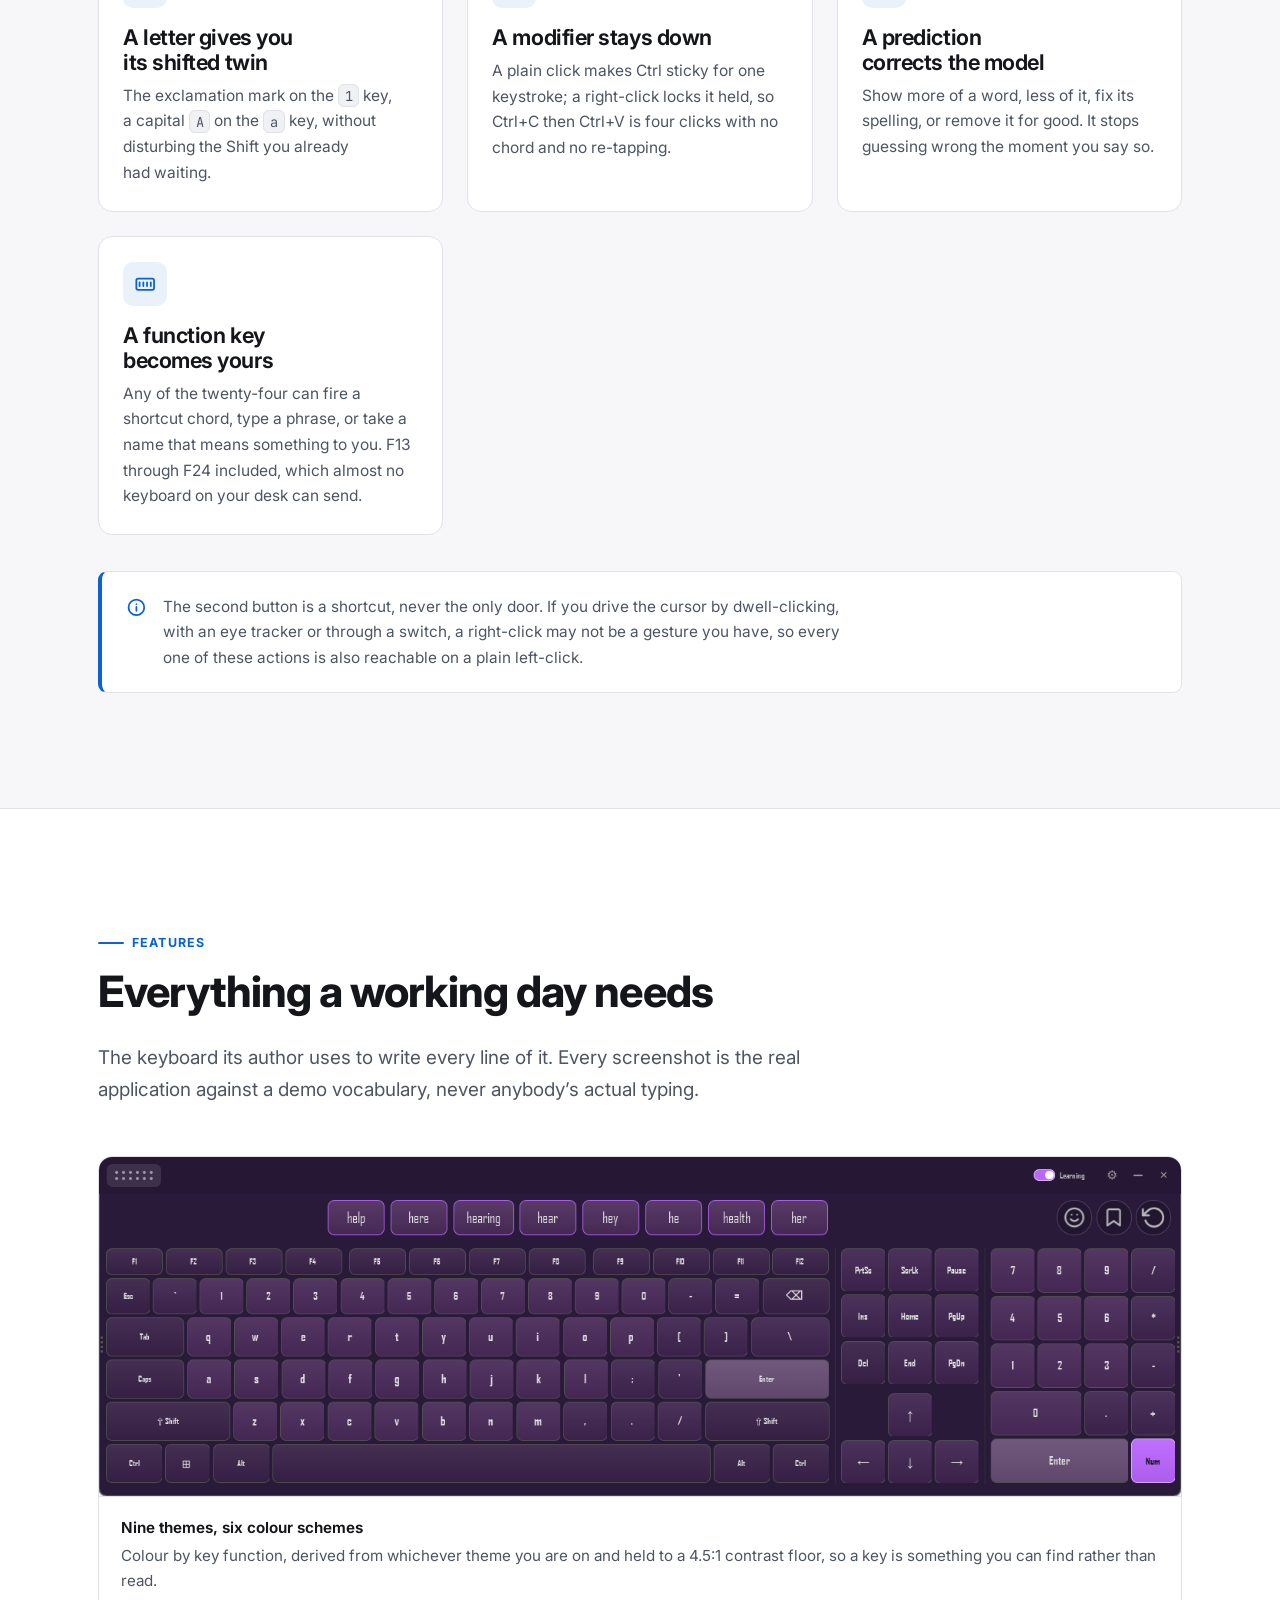
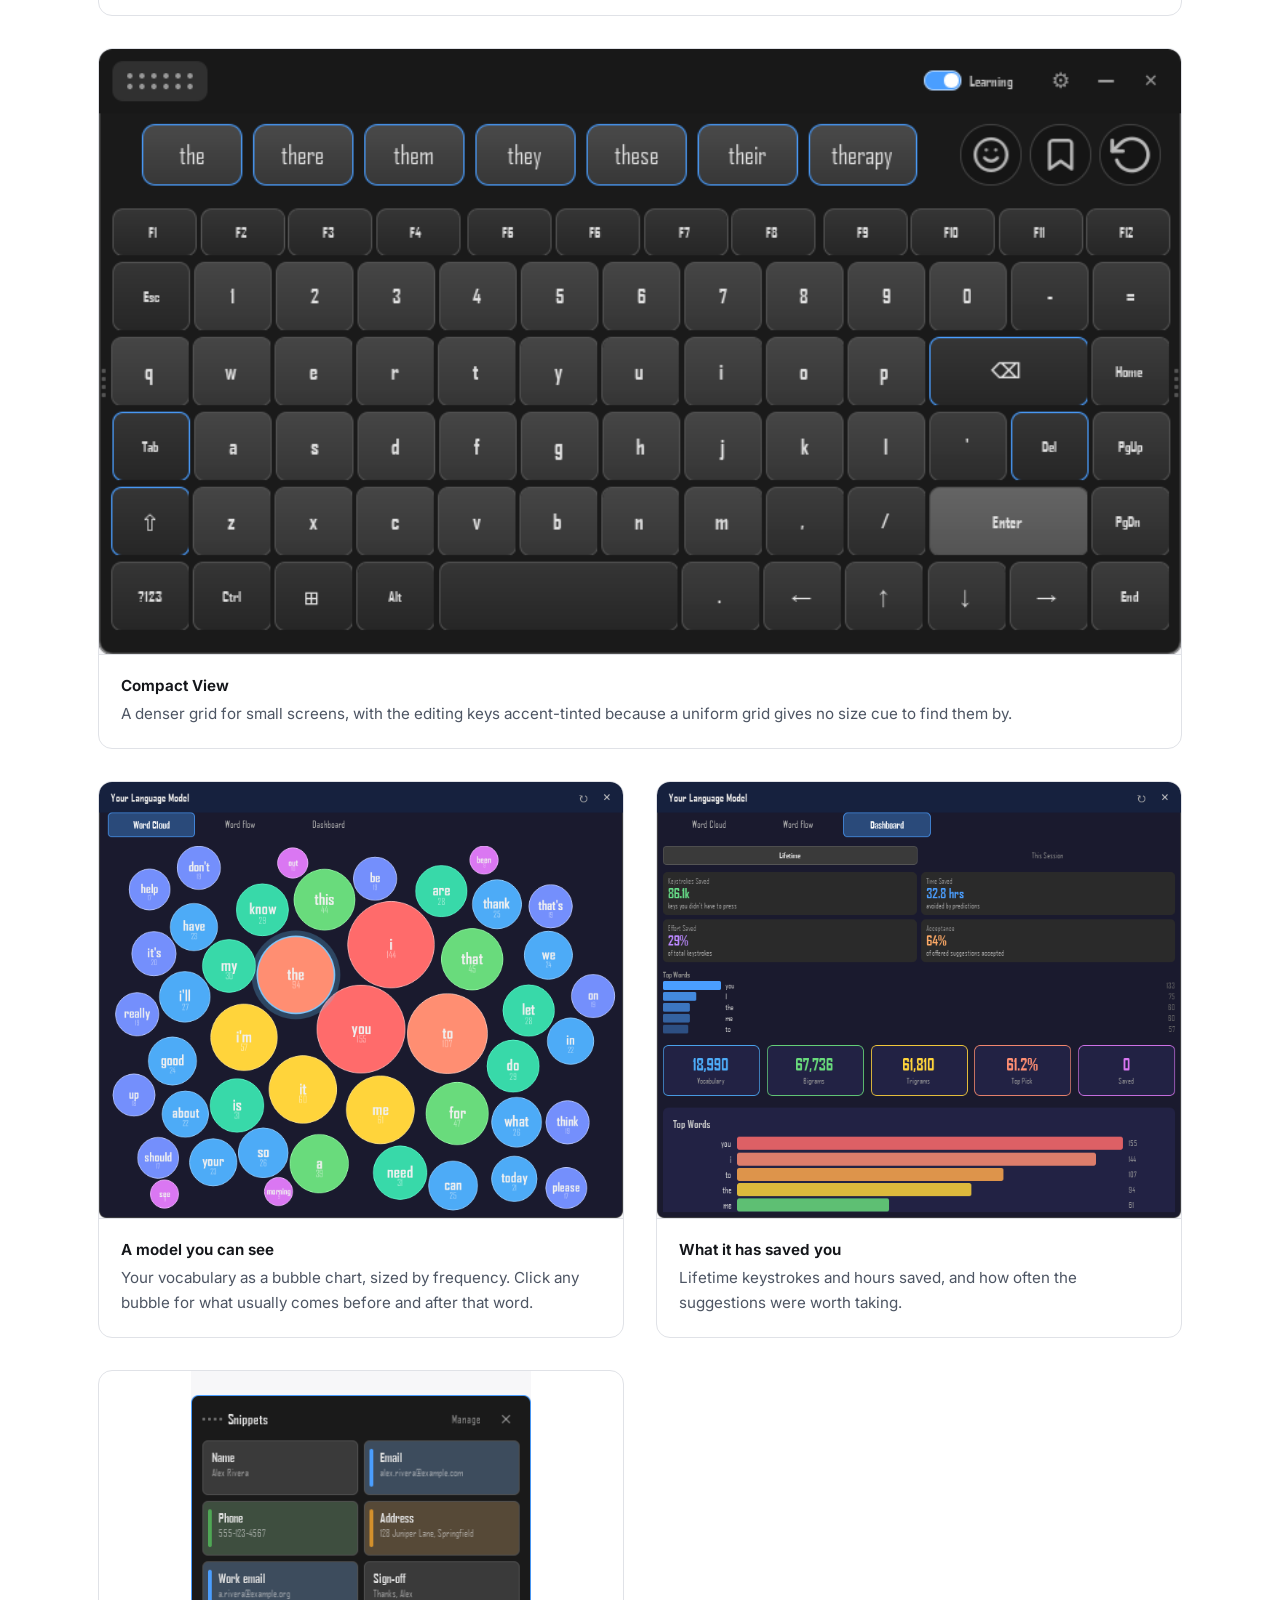
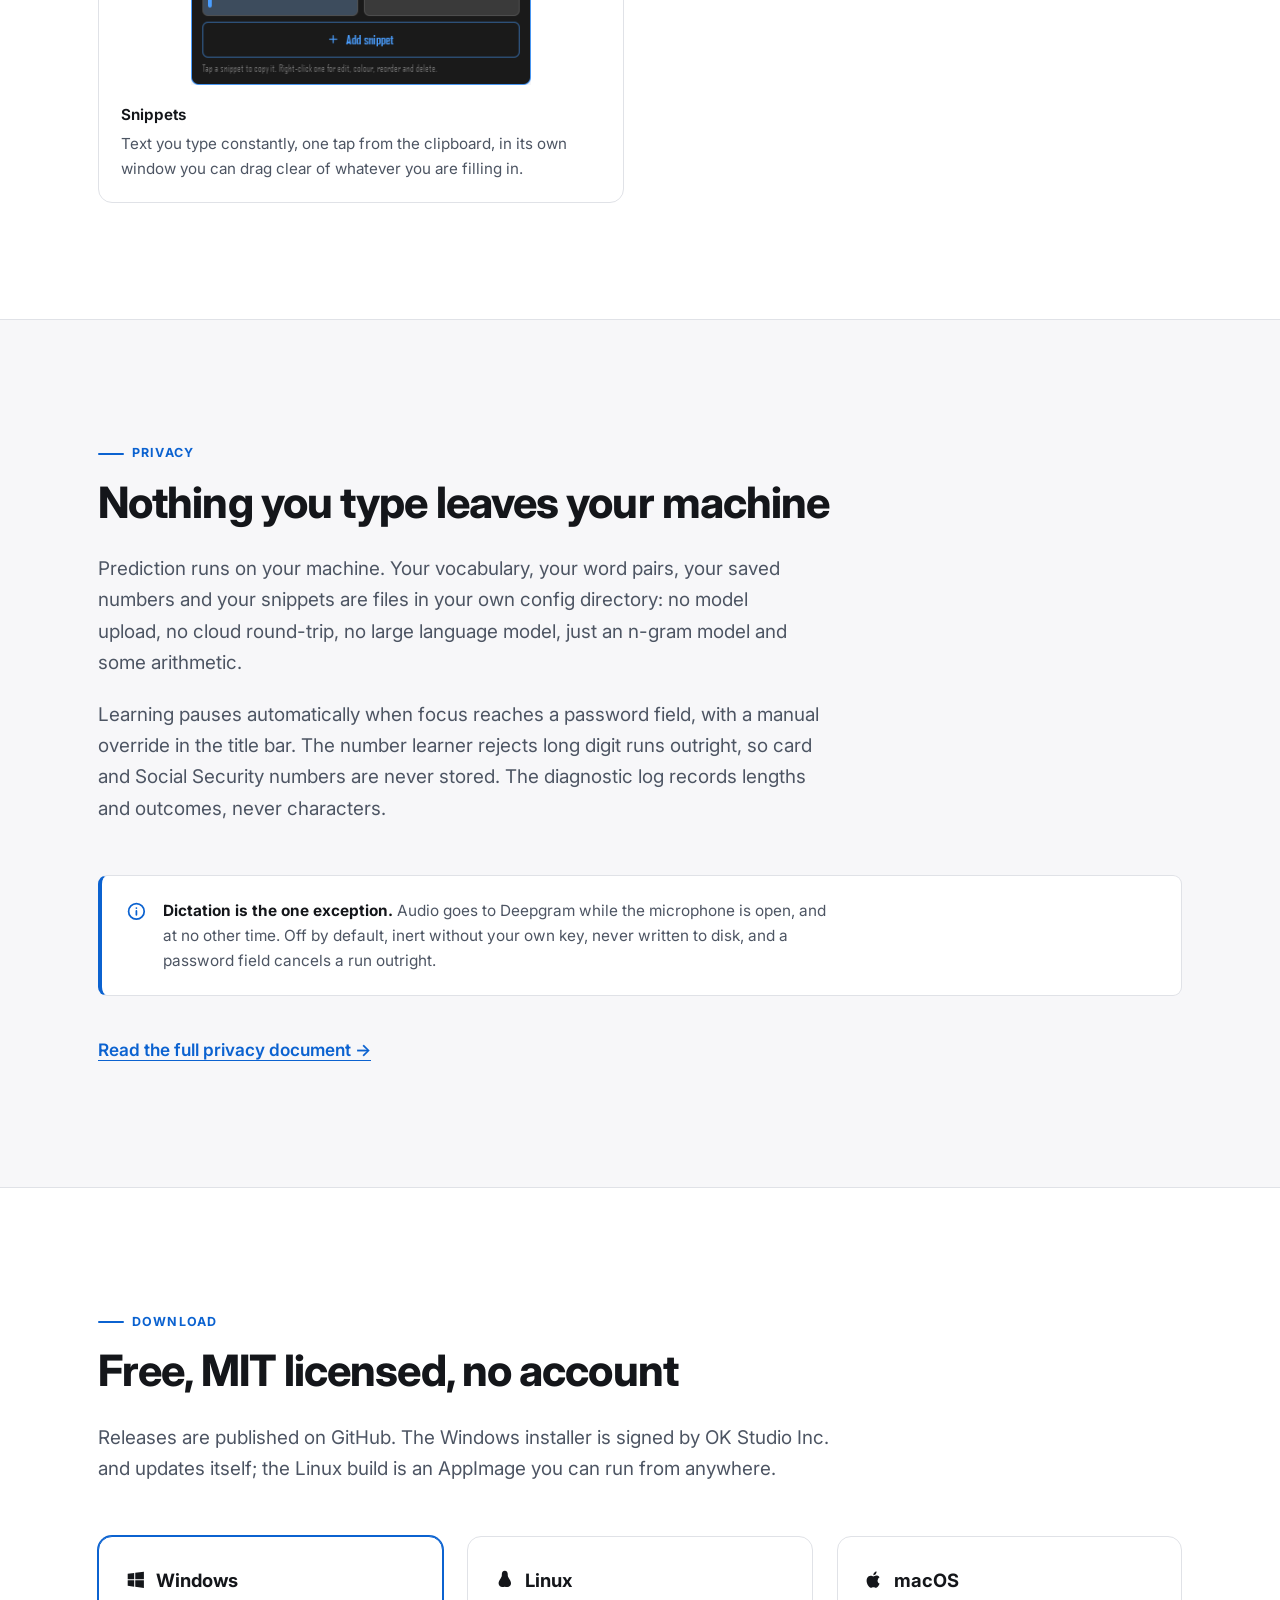
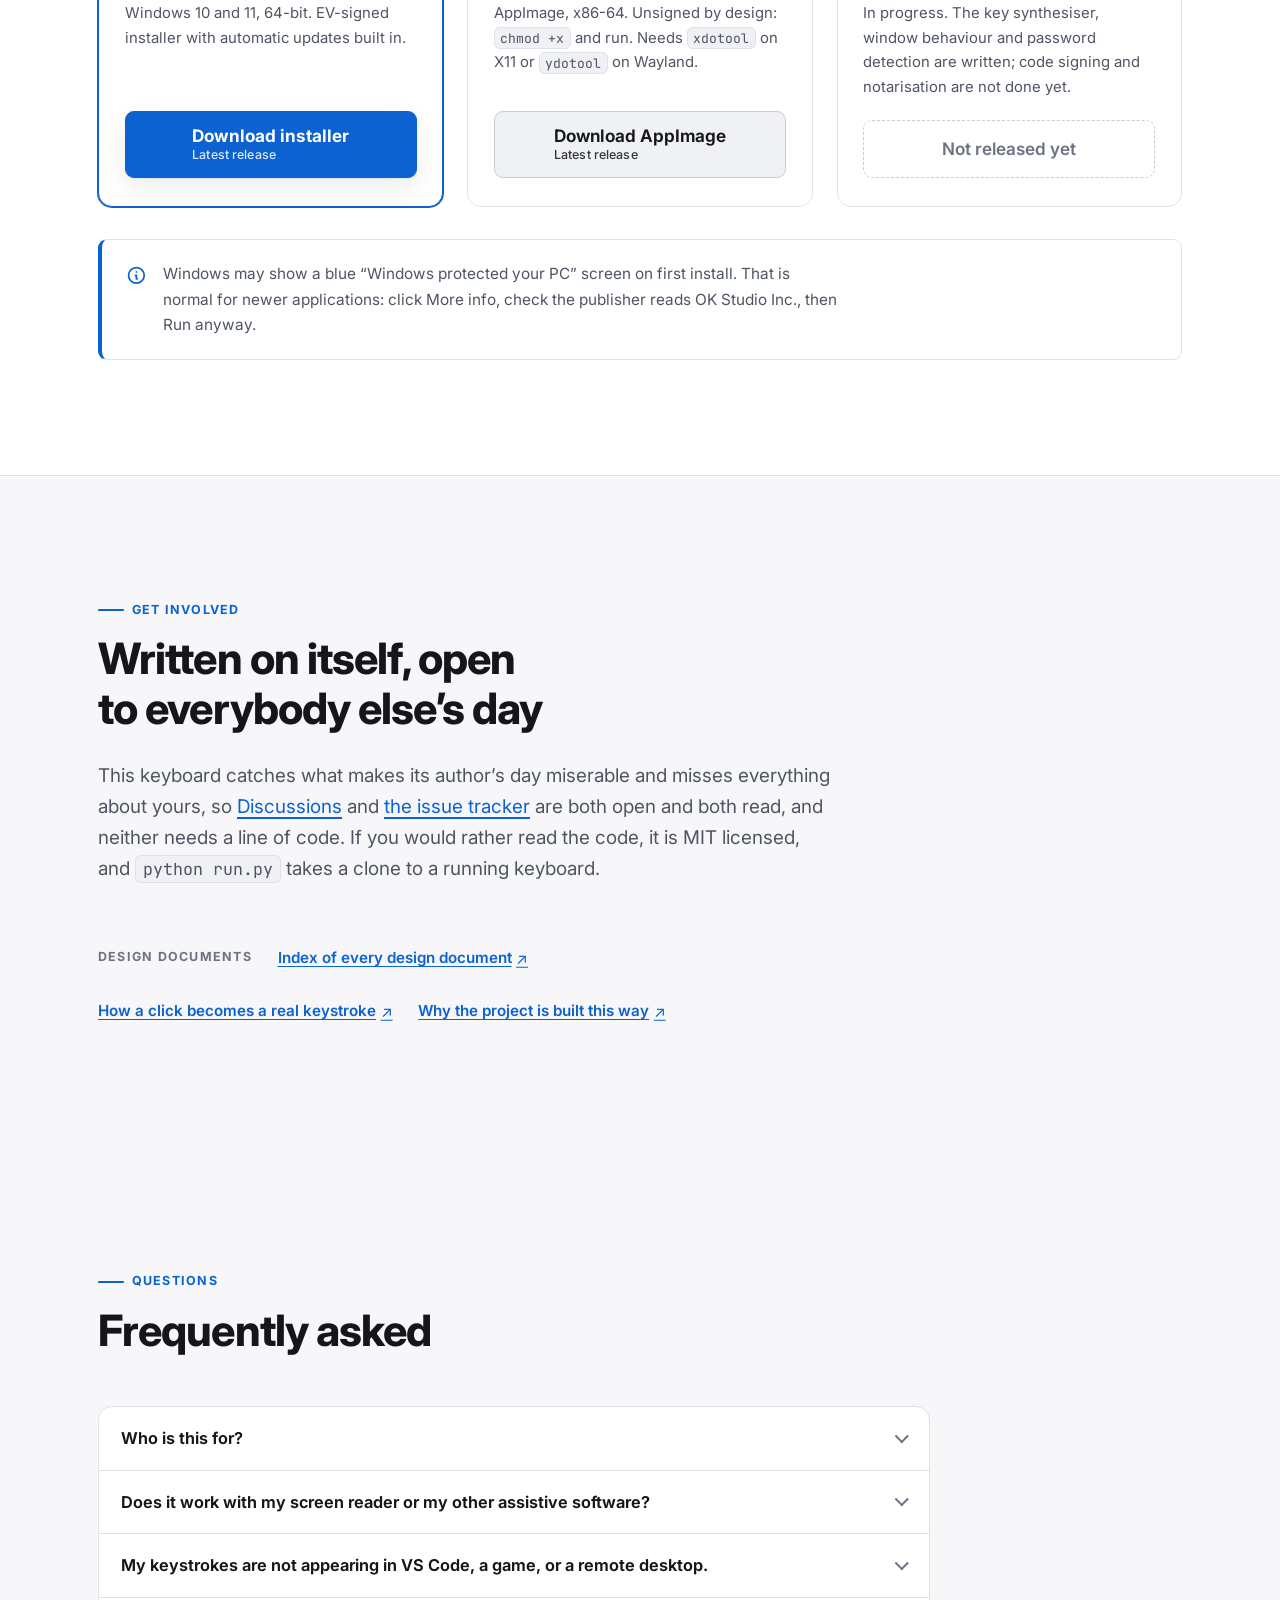
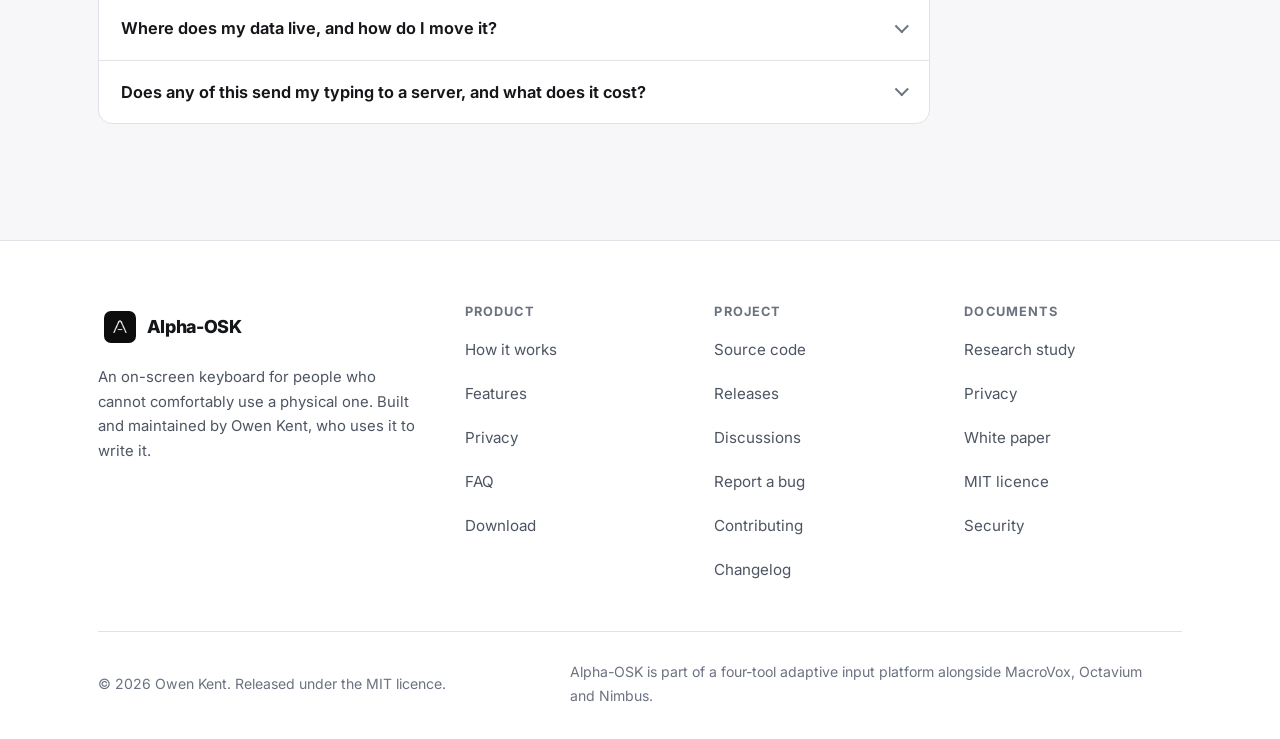
==== commit 0211e8fa: "feat: make the Download buttons download, and the anchors land Every button reading Download scrolle" ====
--- a/index.html
+++ b/index.html
@@ -30,7 +30,7 @@
   <link rel="preconnect" href="https://fonts.googleapis.com" />
   <link rel="preconnect" href="https://fonts.gstatic.com" crossorigin />
   <link href="https://fonts.googleapis.com/css2?family=Inter:wght@400..800&family=JetBrains+Mono:wght@400;600&display=swap" rel="stylesheet" />
-  <link rel="stylesheet" href="/styles/alphaosk.css?v=20260907-4" />
+  <link rel="stylesheet" href="/styles/alphaosk.css?v=20260908" />
 
   <!-- Theme before first paint, so a light-theme visitor never sees a dark
        flash. Dark is the default because the app is dark by default. -->
@@ -109,7 +109,7 @@
       <nav class="nav" id="primaryNav" aria-label="Primary">
         <!-- Shown only under 600px, where the header has had to give up its own
              Download button to fit the brand and the two controls at 320px. -->
-        <a class="btn btn--primary nav__cta" href="#download">Download</a>
+        <a class="btn btn--primary nav__cta" data-download="auto" href="#download">Download</a>
         <a href="#how">How it works</a>
         <a href="#features">Features</a>
         <a href="#privacy">Privacy</a>
@@ -128,7 +128,7 @@
             <path d="M20.5 14.3A8.6 8.6 0 0 1 9.7 3.5a8.6 8.6 0 1 0 10.8 10.8Z" />
           </svg>
         </button>
-        <a class="btn btn--primary header-cta" href="#download">Download</a>
+        <a class="btn btn--primary header-cta" data-download="auto" href="#download">Download</a>
       </div>
     </div>
   </header>
@@ -195,7 +195,7 @@
         </p>
 
         <div class="hero__cta">
-          <a class="btn btn--primary btn--lg" href="#download">
+          <a class="btn btn--primary btn--lg" data-download="auto" href="#download">
             <svg class="btn__icon" viewBox="0 0 24 24" aria-hidden="true" focusable="false">
               <path d="M12 3v11.2l3.6-3.6 1.4 1.4-6 6-6-6 1.4-1.4L10 14.2V3h2Zm-8 15h16v3H4v-3Z" />
             </svg>
@@ -204,7 +204,7 @@
               <span class="btn__sub" data-version-label>Windows and Linux</span>
             </span>
           </a>
-          <a class="btn btn--lg" href="#how">Try it in the browser</a>
+          <a class="btn btn--lg" href="#prediction">Try it in the browser</a>
           <a class="btn btn--lg" href="https://github.com/owenpkent/alpha-osk">View the source</a>
         </div>
 
@@ -615,7 +615,8 @@
             <p class="dl__meta">
               Windows 10 and 11, 64-bit. EV-signed installer with automatic updates built in.
             </p>
-            <a class="btn btn--primary" href="https://github.com/owenpkent/alpha-osk-releases/releases/latest">
+            <a class="btn btn--primary" data-download="exe"
+               href="https://github.com/owenpkent/alpha-osk-releases/releases/latest">
               <span class="btn__stack">
                 <span>Download installer</span>
                 <span class="btn__sub" data-version-label>Latest release</span>
@@ -634,9 +635,13 @@
               AppImage, x86-64. Unsigned by design: <code>chmod +x</code> and run. Needs
               <code>xdotool</code> on X11 or <code>ydotool</code> on Wayland.
             </p>
-            <a class="btn" href="https://github.com/owenpkent/alpha-osk-releases/releases/latest">
+            <a class="btn" data-download="AppImage"
+               data-download-fallback="https://github.com/owenpkent/alpha-osk/blob/main/docs/build/LINUX.md"
+               data-download-fallback-label="Build it from source"
+               data-download-fallback-sub="Not yet in a release"
+               href="https://github.com/owenpkent/alpha-osk-releases/releases/latest">
               <span class="btn__stack">
-                <span>Download AppImage</span>
+                <span data-download-label>Download AppImage</span>
                 <span class="btn__sub" data-version-label>Latest release</span>
               </span>
             </a>
@@ -687,7 +692,7 @@
     <section class="section" id="community">
       <div class="wrap">
         <div class="section__head">
-          <span class="eyebrow">Deep dive</span>
+          <span class="eyebrow">Get involved</span>
           <h2>Written on itself, open to everybody else&rsquo;s day</h2>
           <p>
             This keyboard catches what makes its author&rsquo;s day miserable and misses everything
@@ -859,6 +864,6 @@
        #prediction, and on a phone that was the largest thing the page
        downloaded whether or not the visitor ever scrolled to it. alphaosk.js
        fetches both when the panel comes within a screen of the viewport. -->
-  <script src="/scripts/alphaosk.js?v=20260905" defer></script>
+  <script src="/scripts/alphaosk.js?v=20260908" defer></script>
 </body>
 </html>
--- a/styles/alphaosk.css
+++ b/styles/alphaosk.css
@@ -1066,6 +1066,15 @@
   box-shadow: var(--shadow-lg);
 }
 
+/* Set by alphaosk.js the moment it runs, and never removed. 26rem is the built
+   panel rounded up: it measures 415px wide and 397px at 360px, so this holds
+   every width at one height and the keyboard appearing inside it changes no
+   layout at all. Reserved rather than animated away because the alternative is
+   every anchor below this panel landing a third of a screen off. */
+.kbdemo[data-demo-reserved] {
+  min-height: 26rem;
+}
+
 /* The panel holds its dark surfaces in both site themes, so the page's accent
    is the wrong focus colour inside it. In light theme --accent is #0b62d0,
    which is about 2:1 against the #3a3a3a keys and pills and fails 1.4.11 on
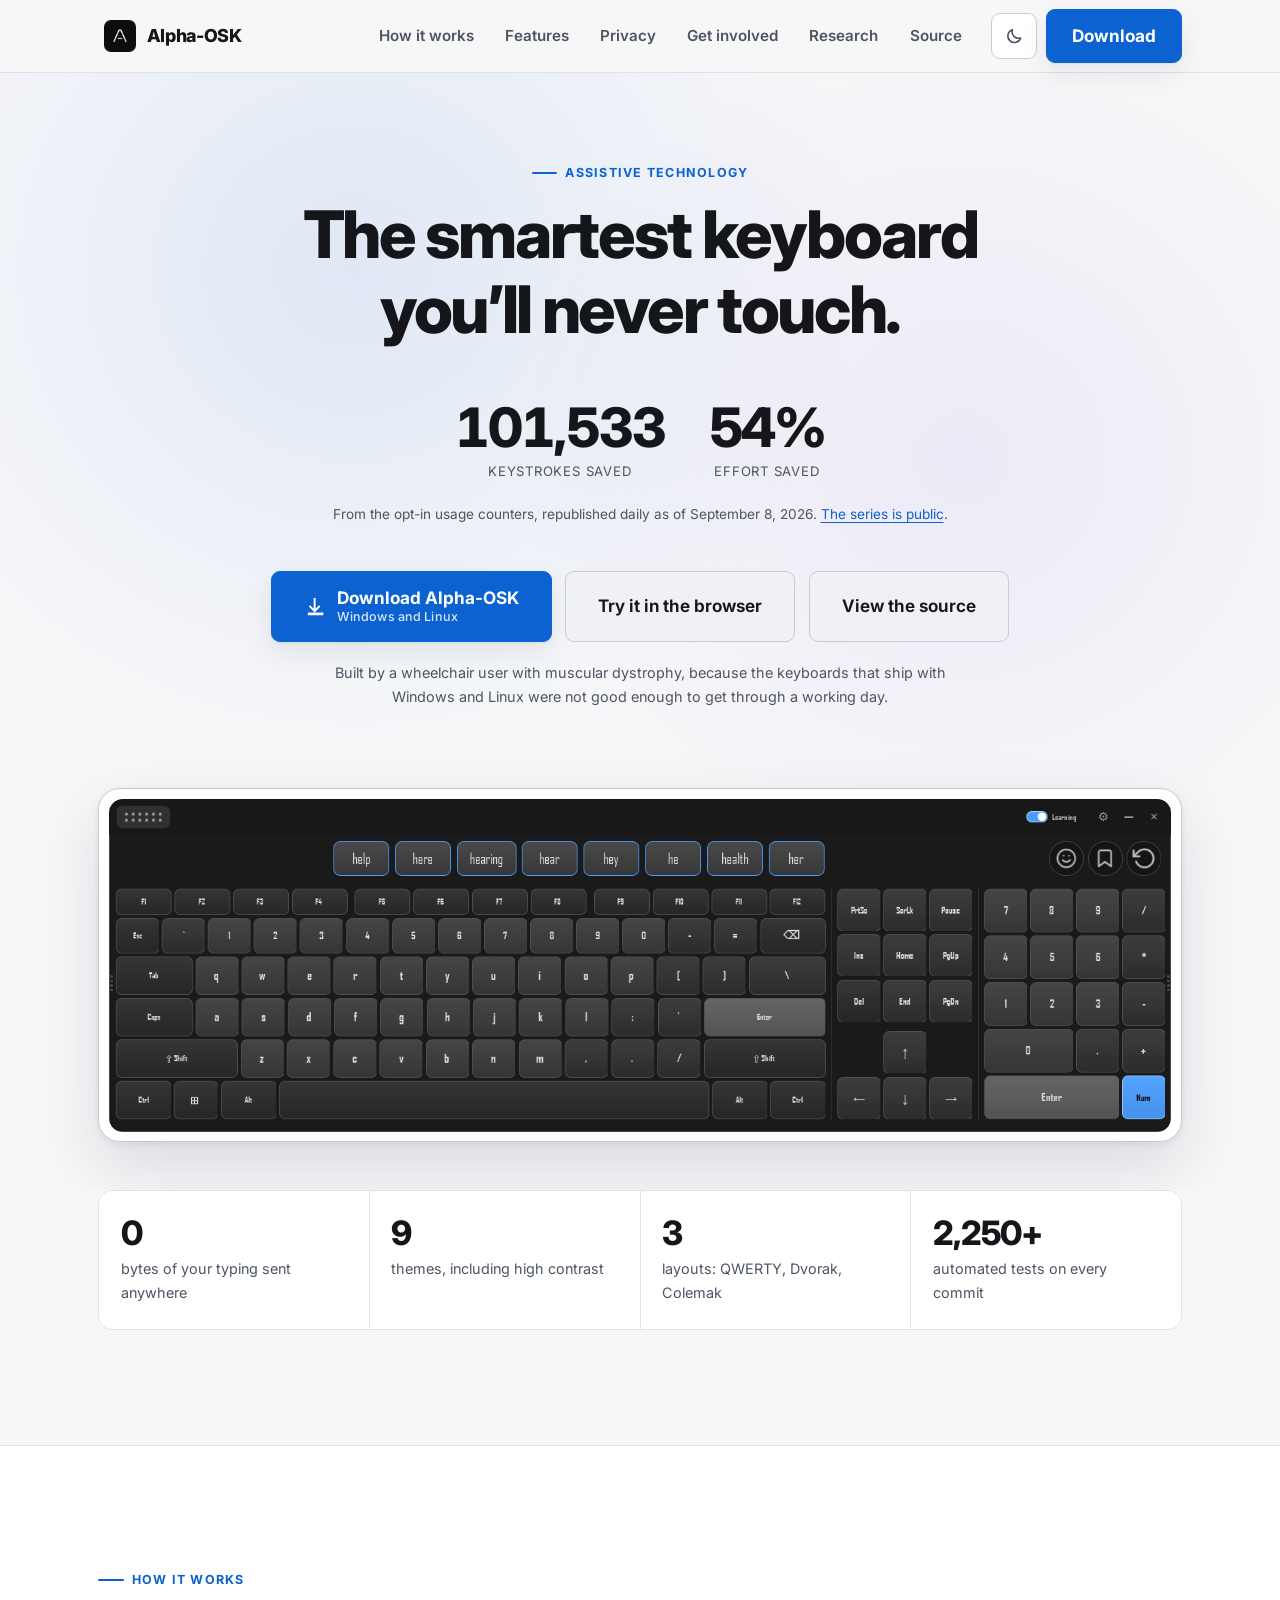
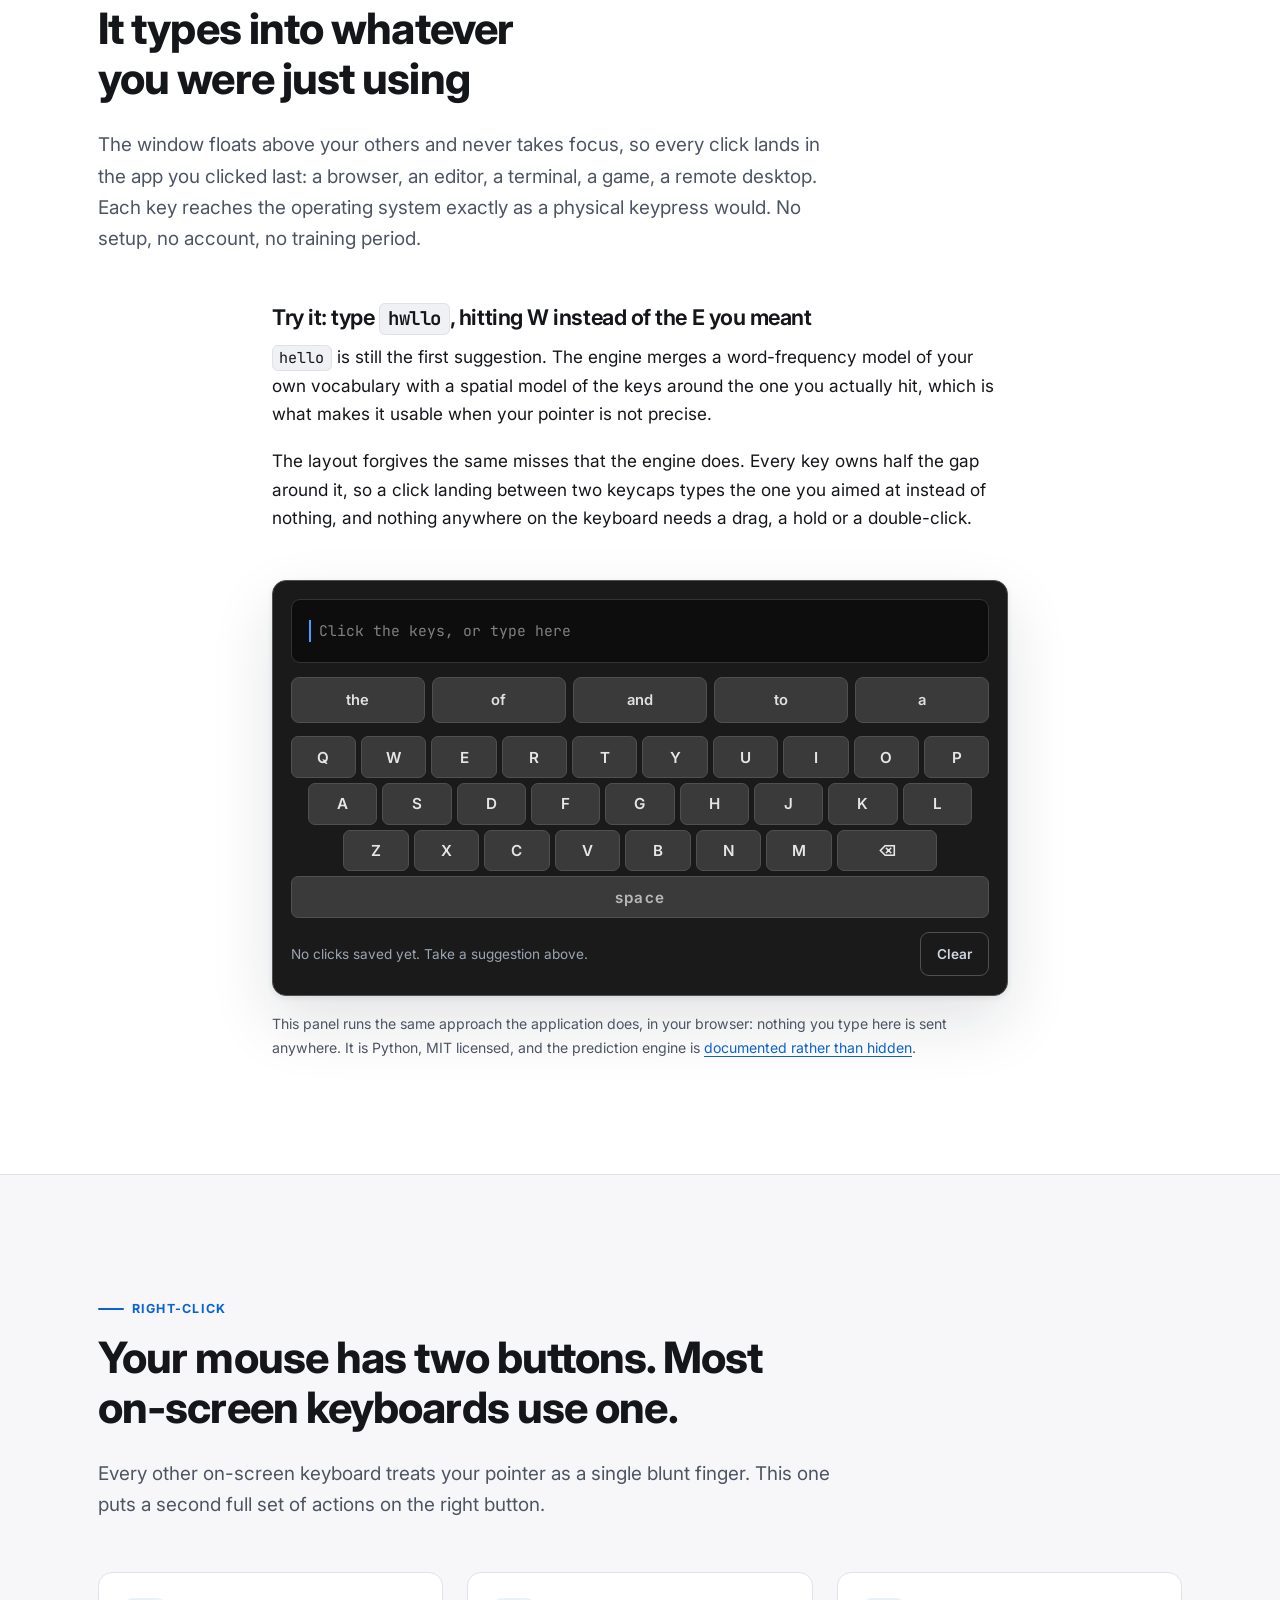
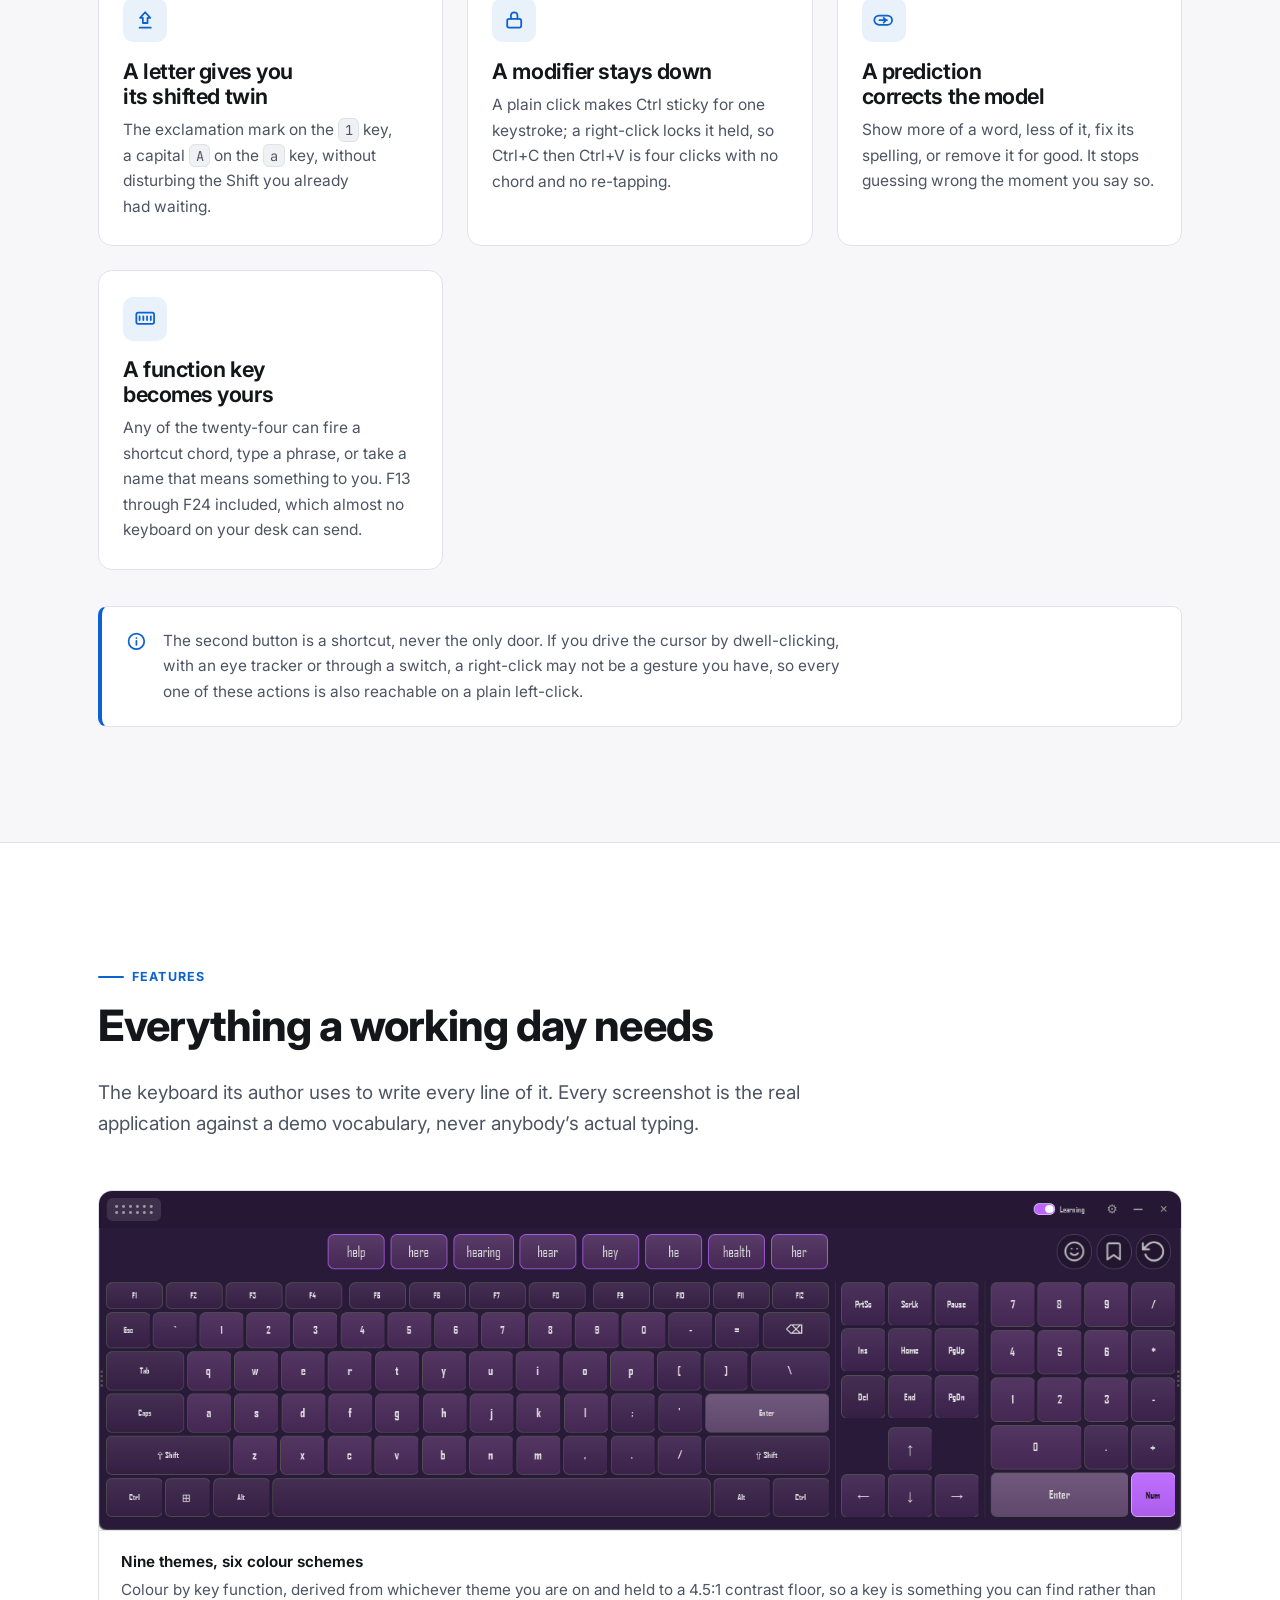
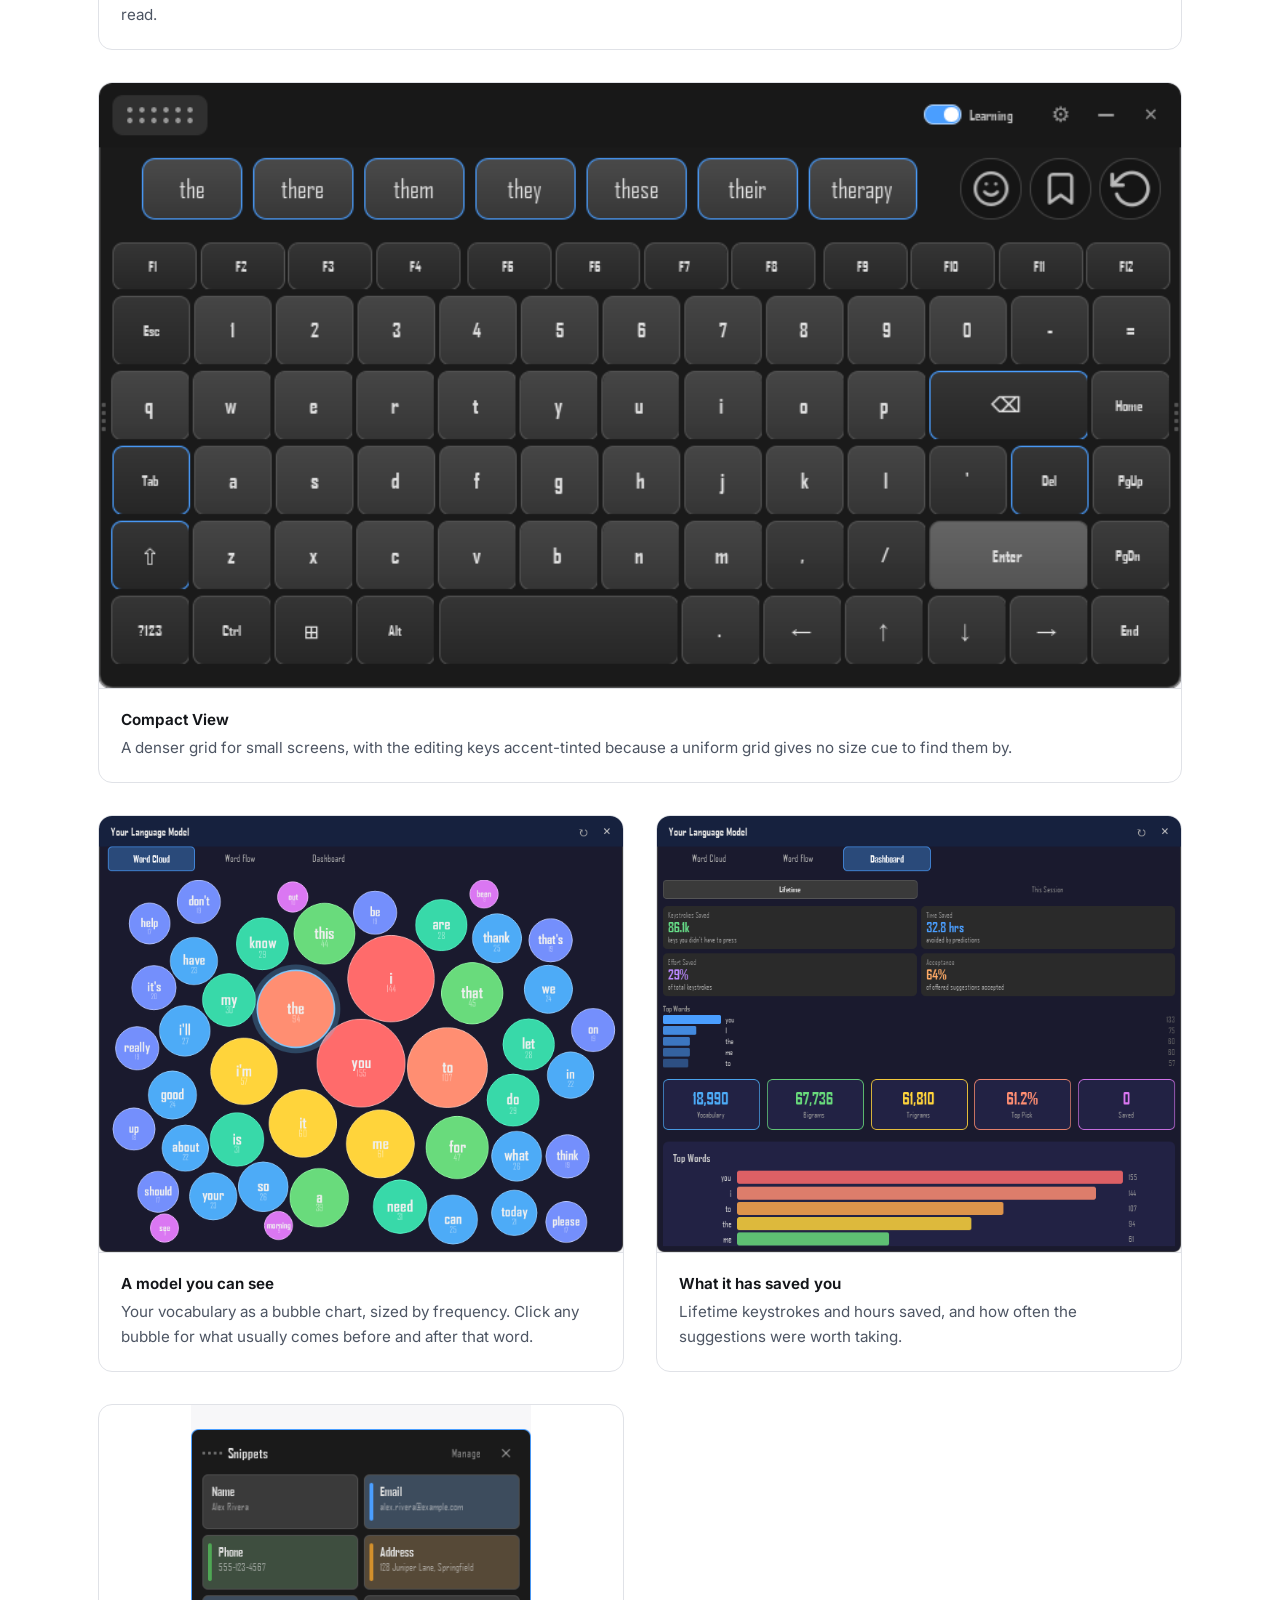
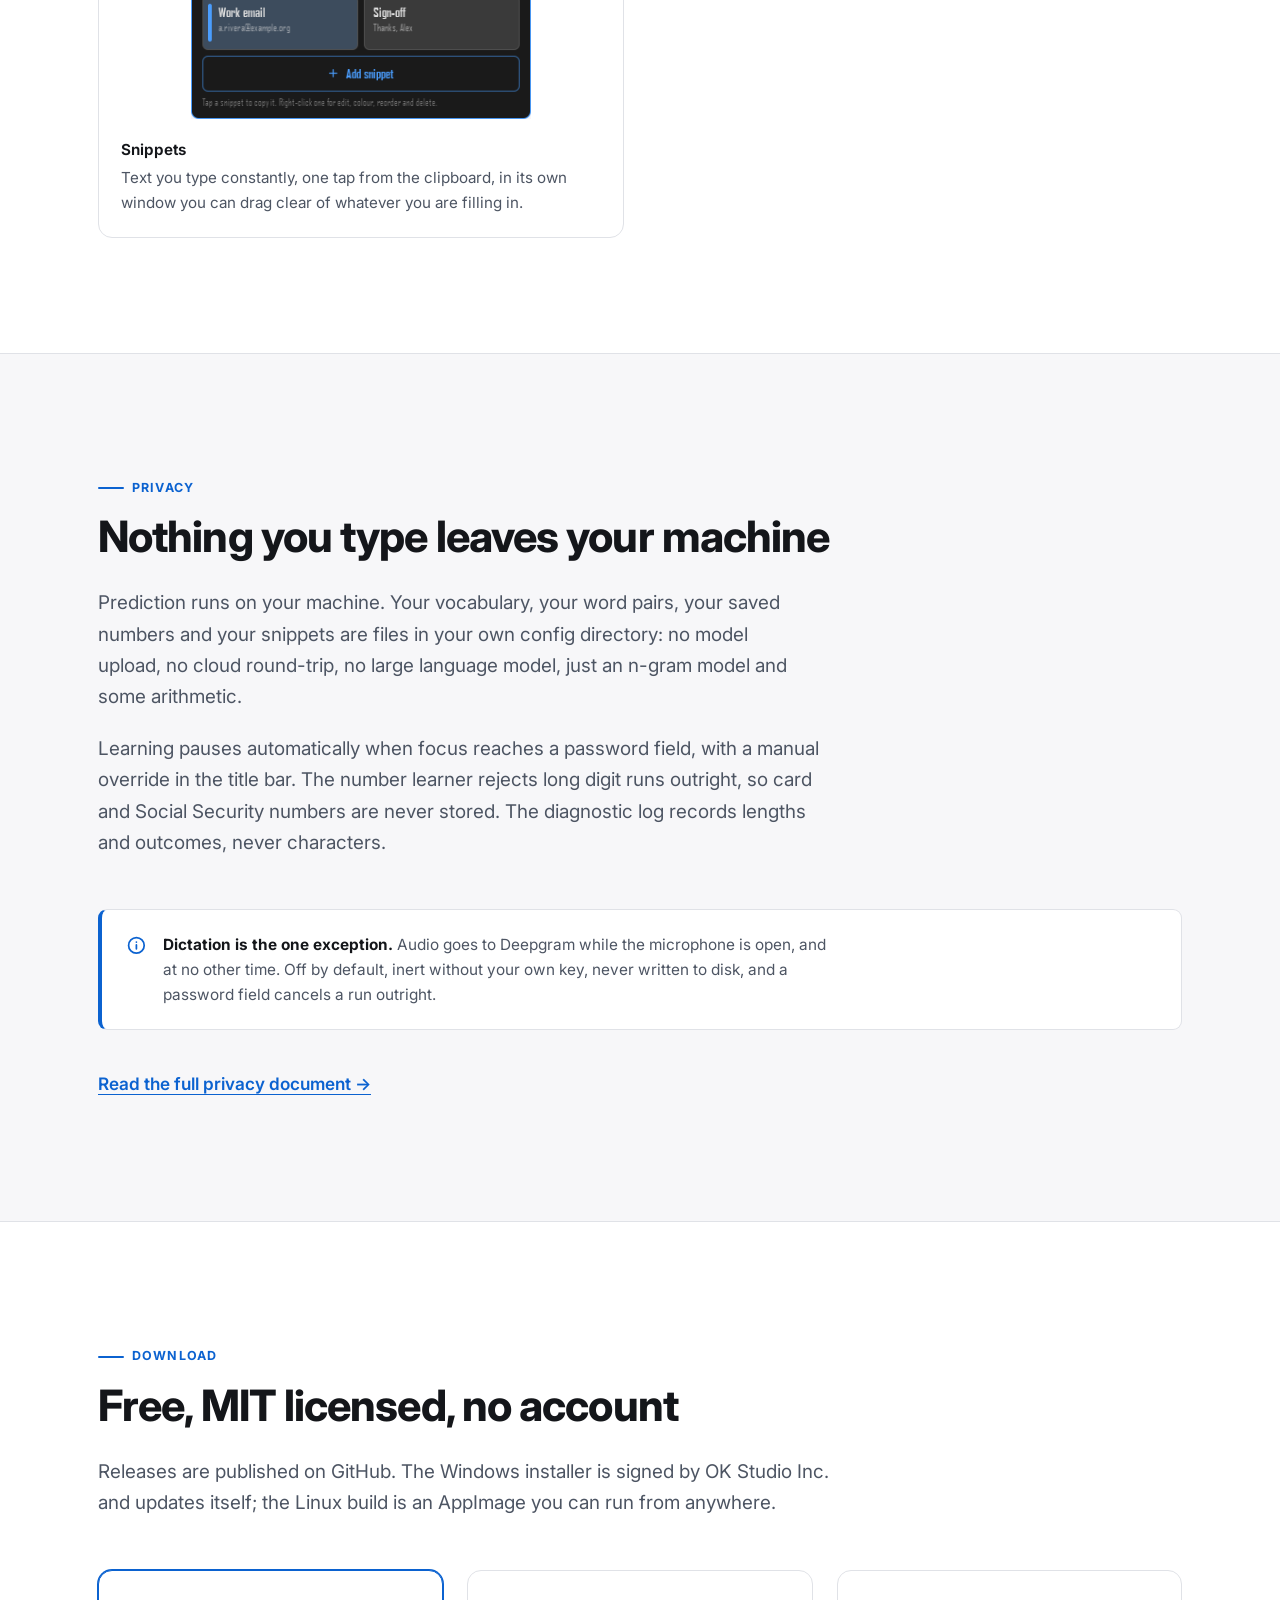
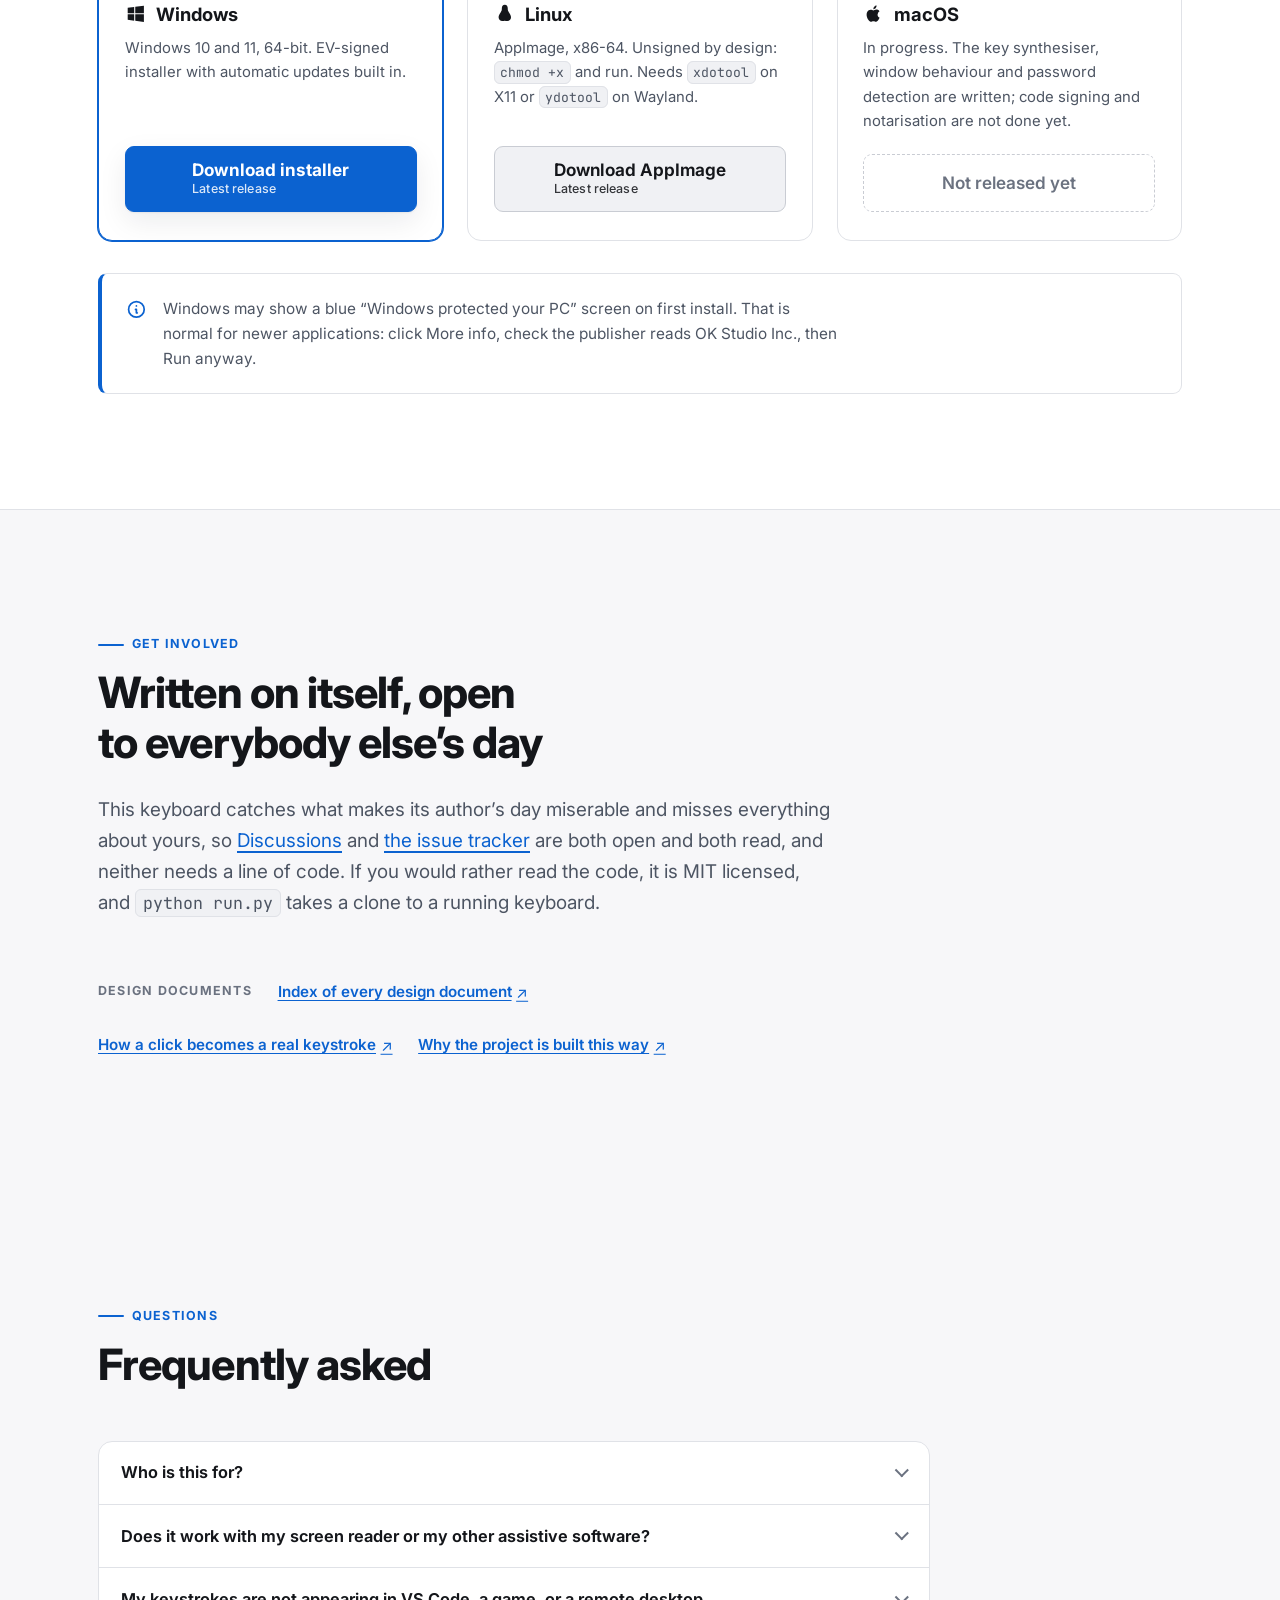
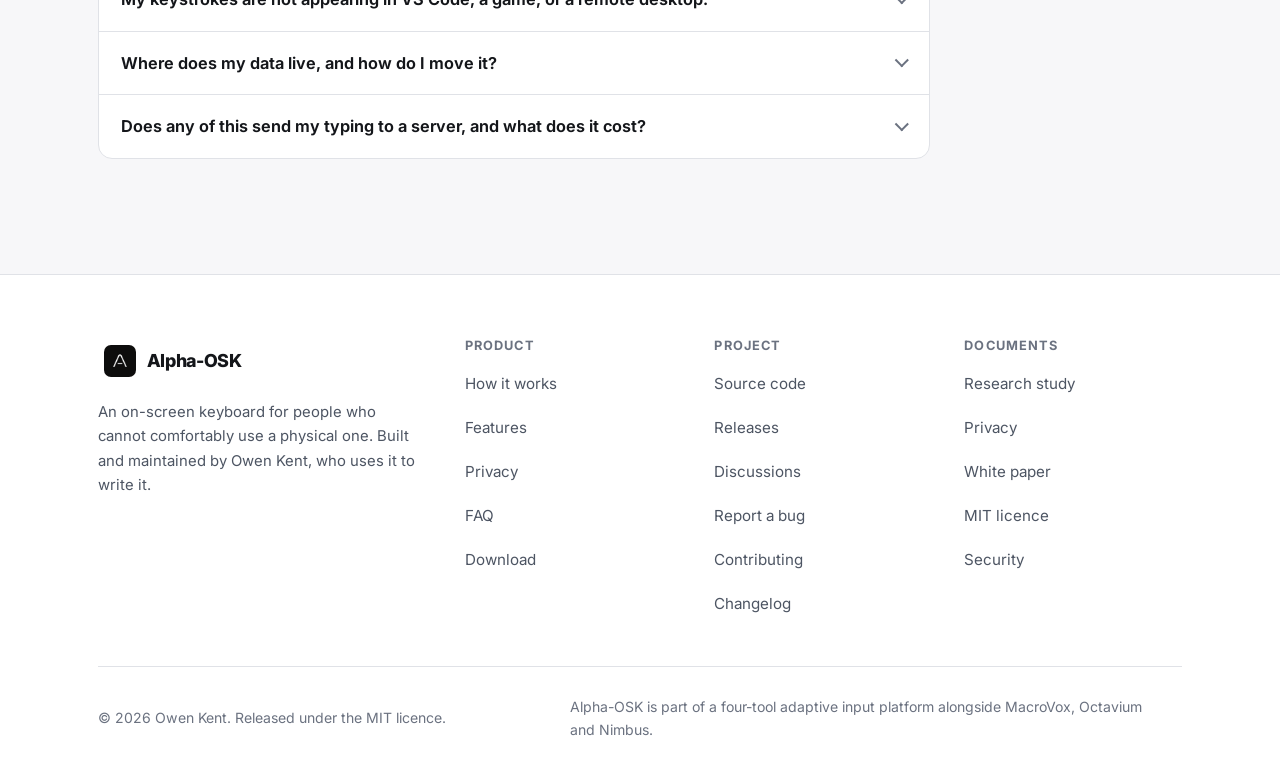
==== commit 7fcfcb04: "feat: say "assistive" where web filters look first School networks were blocking alphaosk.com. Categ" ====
--- a/index.html
+++ b/index.html
@@ -3,15 +3,15 @@
 <head>
   <meta charset="UTF-8" />
   <meta name="viewport" content="width=device-width, initial-scale=1.0, viewport-fit=cover" />
-  <title>Alpha-OSK | On-screen keyboard with on-device prediction for Windows and Linux</title>
-  <meta name="description" content="A free, open-source on-screen keyboard for Windows and Linux. Click keys to type into any app, with word prediction that learns your vocabulary on your own machine. No LLM, no GPU, nothing uploaded." />
+  <title>Alpha-OSK | Assistive on-screen keyboard for Windows and Linux</title>
+  <meta name="description" content="A free, open-source assistive on-screen keyboard for Windows and Linux, built for people who cannot comfortably use a physical keyboard. Word prediction runs on your own machine: no LLM, no GPU, nothing uploaded." />
   <meta name="theme-color" content="#0e0e10" id="themeColor" />
   <link rel="canonical" href="https://alphaosk.com/" />
 
   <meta property="og:type" content="website" />
   <meta property="og:site_name" content="Alpha-OSK" />
   <meta property="og:title" content="Alpha-OSK | The smartest keyboard you'll never touch" />
-  <meta property="og:description" content="A free, open-source on-screen keyboard for Windows and Linux. Click keys to type into any app, with word prediction that learns your vocabulary on your own machine." />
+  <meta property="og:description" content="A free, open-source assistive on-screen keyboard for Windows and Linux, built for people who cannot comfortably use a physical keyboard, with word prediction that runs on your own machine." />
   <meta property="og:url" content="https://alphaosk.com/" />
   <meta property="og:image" content="https://alphaosk.com/images/og-alphaosk.png" />
   <meta property="og:image:width" content="1200" />
@@ -19,7 +19,7 @@
   <meta property="og:image:alt" content="The Alpha-OSK on-screen keyboard in its dark theme, with a row of word-prediction pills above the keys." />
   <meta name="twitter:card" content="summary_large_image" />
   <meta name="twitter:title" content="Alpha-OSK | The smartest keyboard you'll never touch" />
-  <meta name="twitter:description" content="A free, open-source on-screen keyboard for Windows and Linux, with word prediction that learns on your own machine." />
+  <meta name="twitter:description" content="A free, open-source assistive on-screen keyboard for Windows and Linux, with word prediction that runs on your own machine." />
   <meta name="twitter:image" content="https://alphaosk.com/images/og-alphaosk.png" />
 
   <link rel="icon" href="/favicon.ico" sizes="32x32" />
@@ -153,6 +153,12 @@
          or a platform will read twice once the fetch lands. -->
     <section class="hero">
       <div class="wrap hero__inner">
+        <!-- The eyebrow is for the machines that decide whether a school or
+             office network lets this page load at all, as much as for people.
+             Filters categorise a new domain from its title, description and
+             first visible text, and the headline says nothing about what kind
+             of site this is. See "Web filters" in the README. -->
+        <span class="eyebrow">Assistive technology</span>
         <h1>The smartest keyboard you&rsquo;ll never touch.</h1>
 
         <!-- ================= Usage figures =================
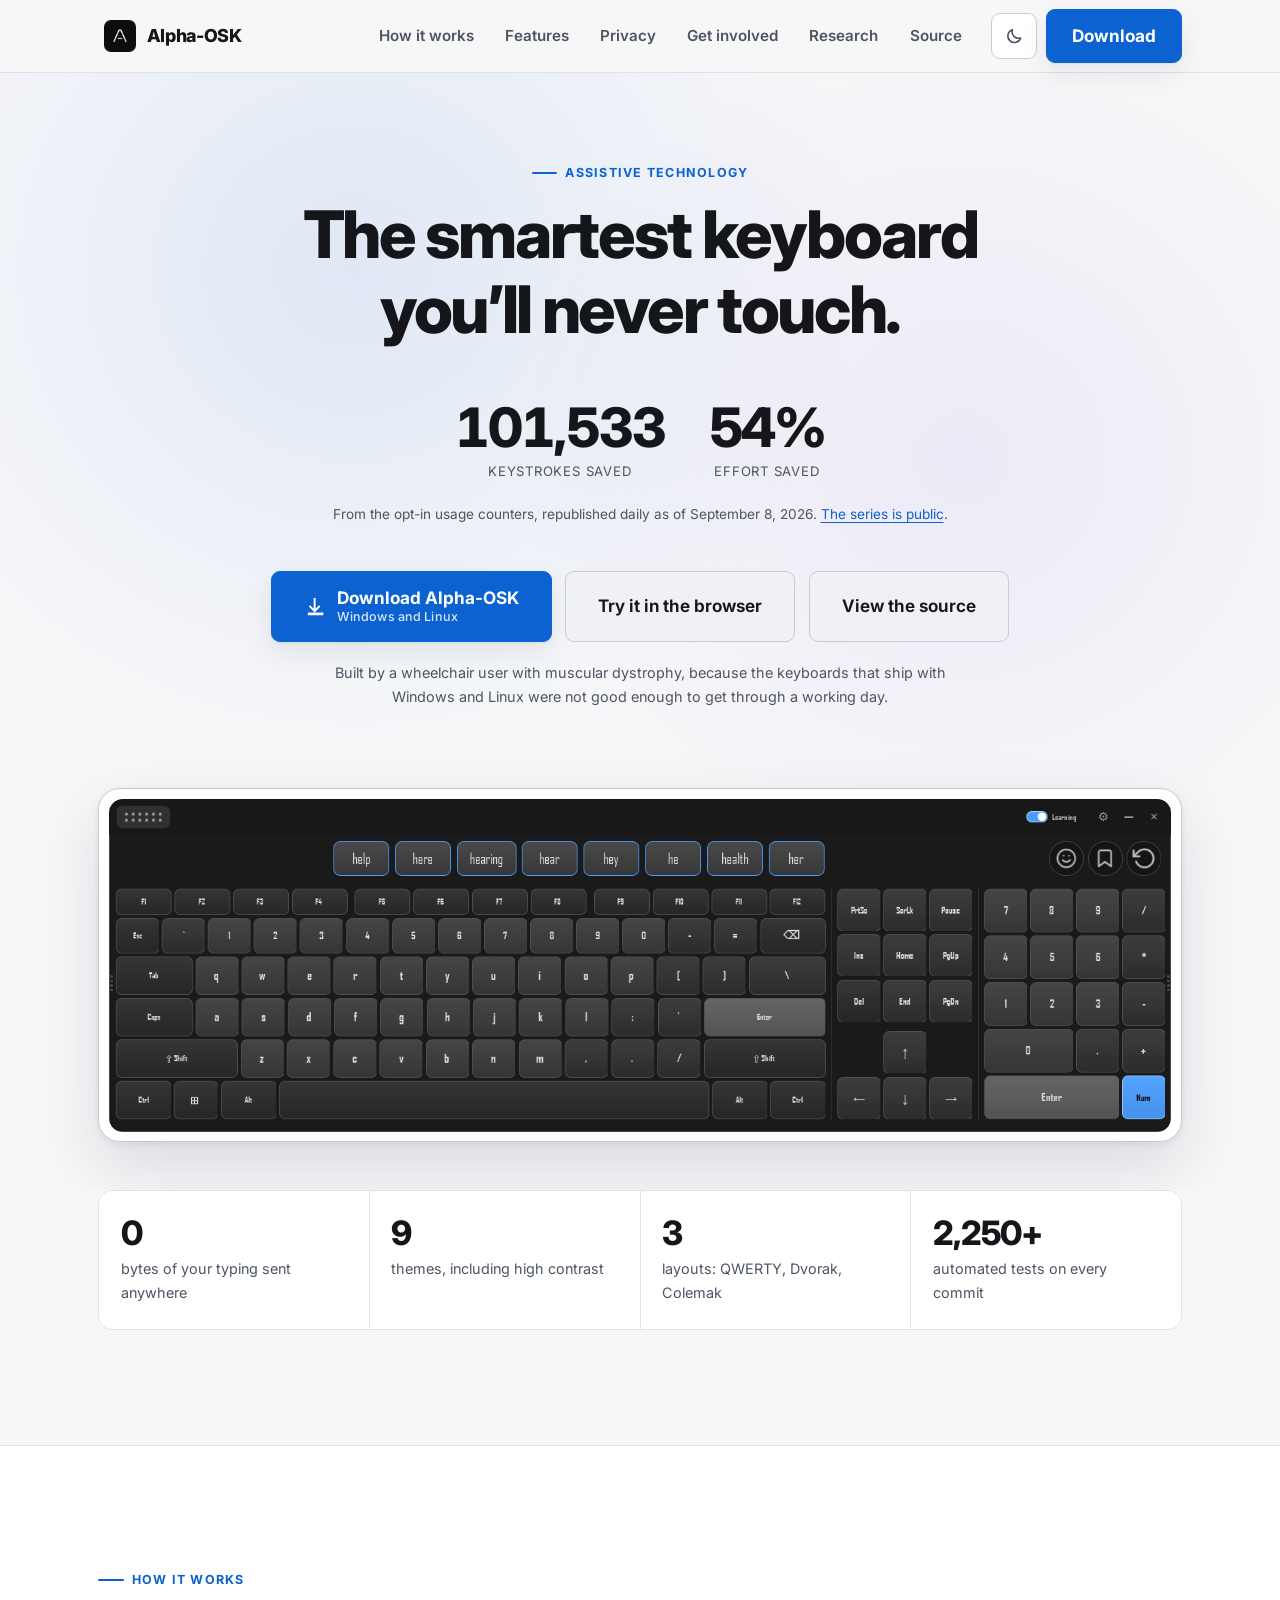
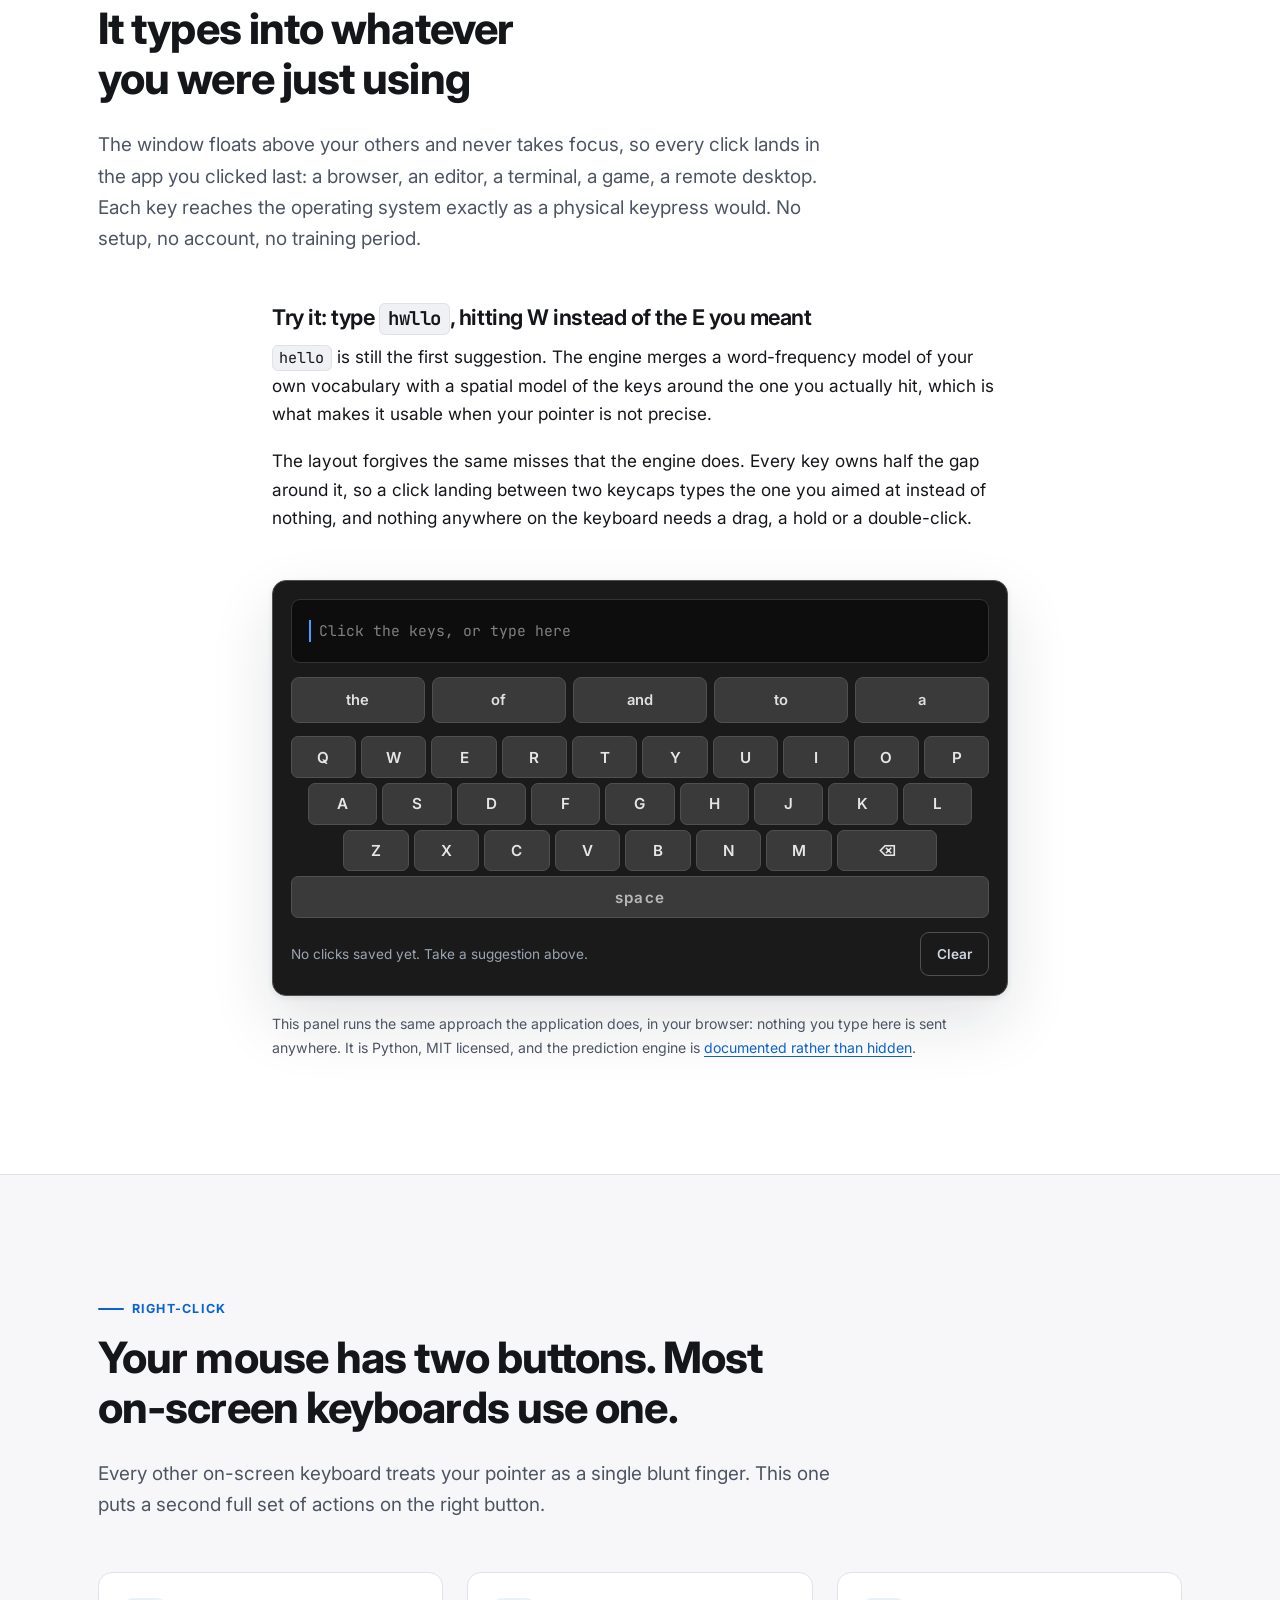
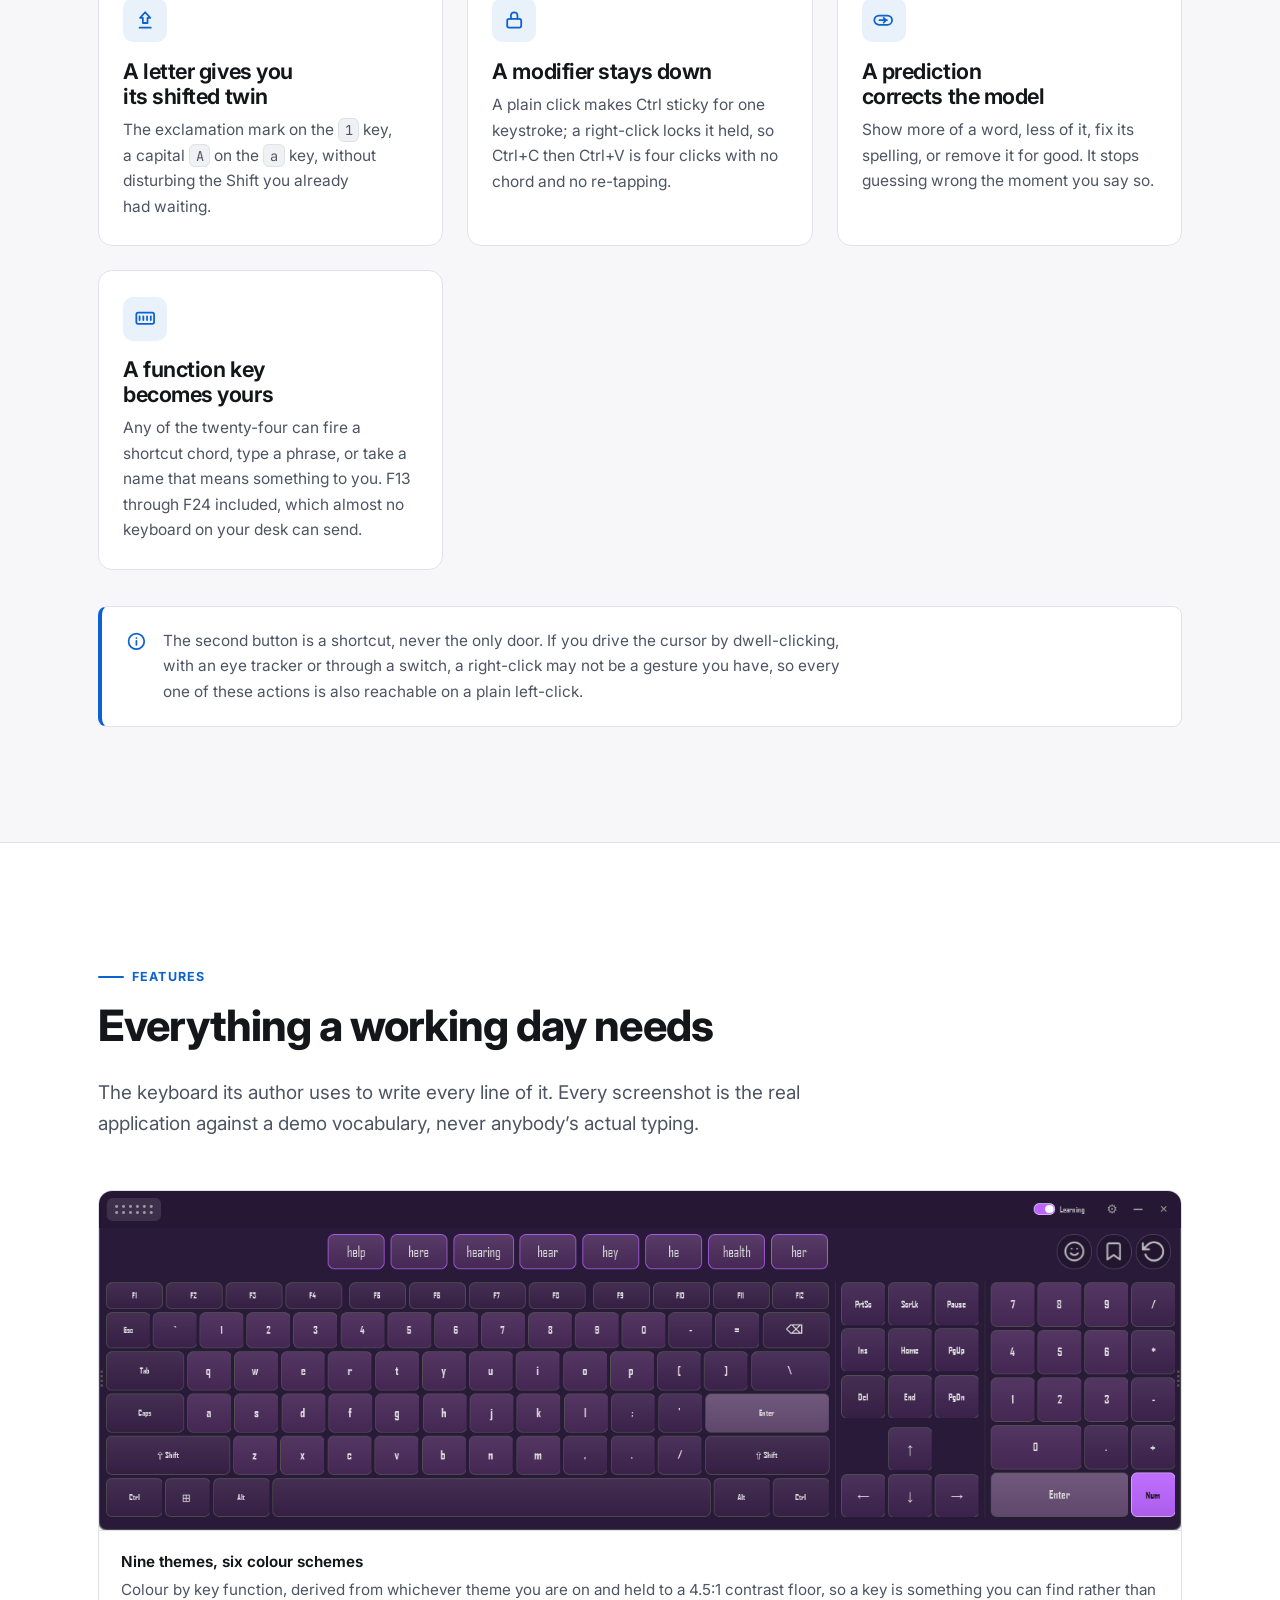
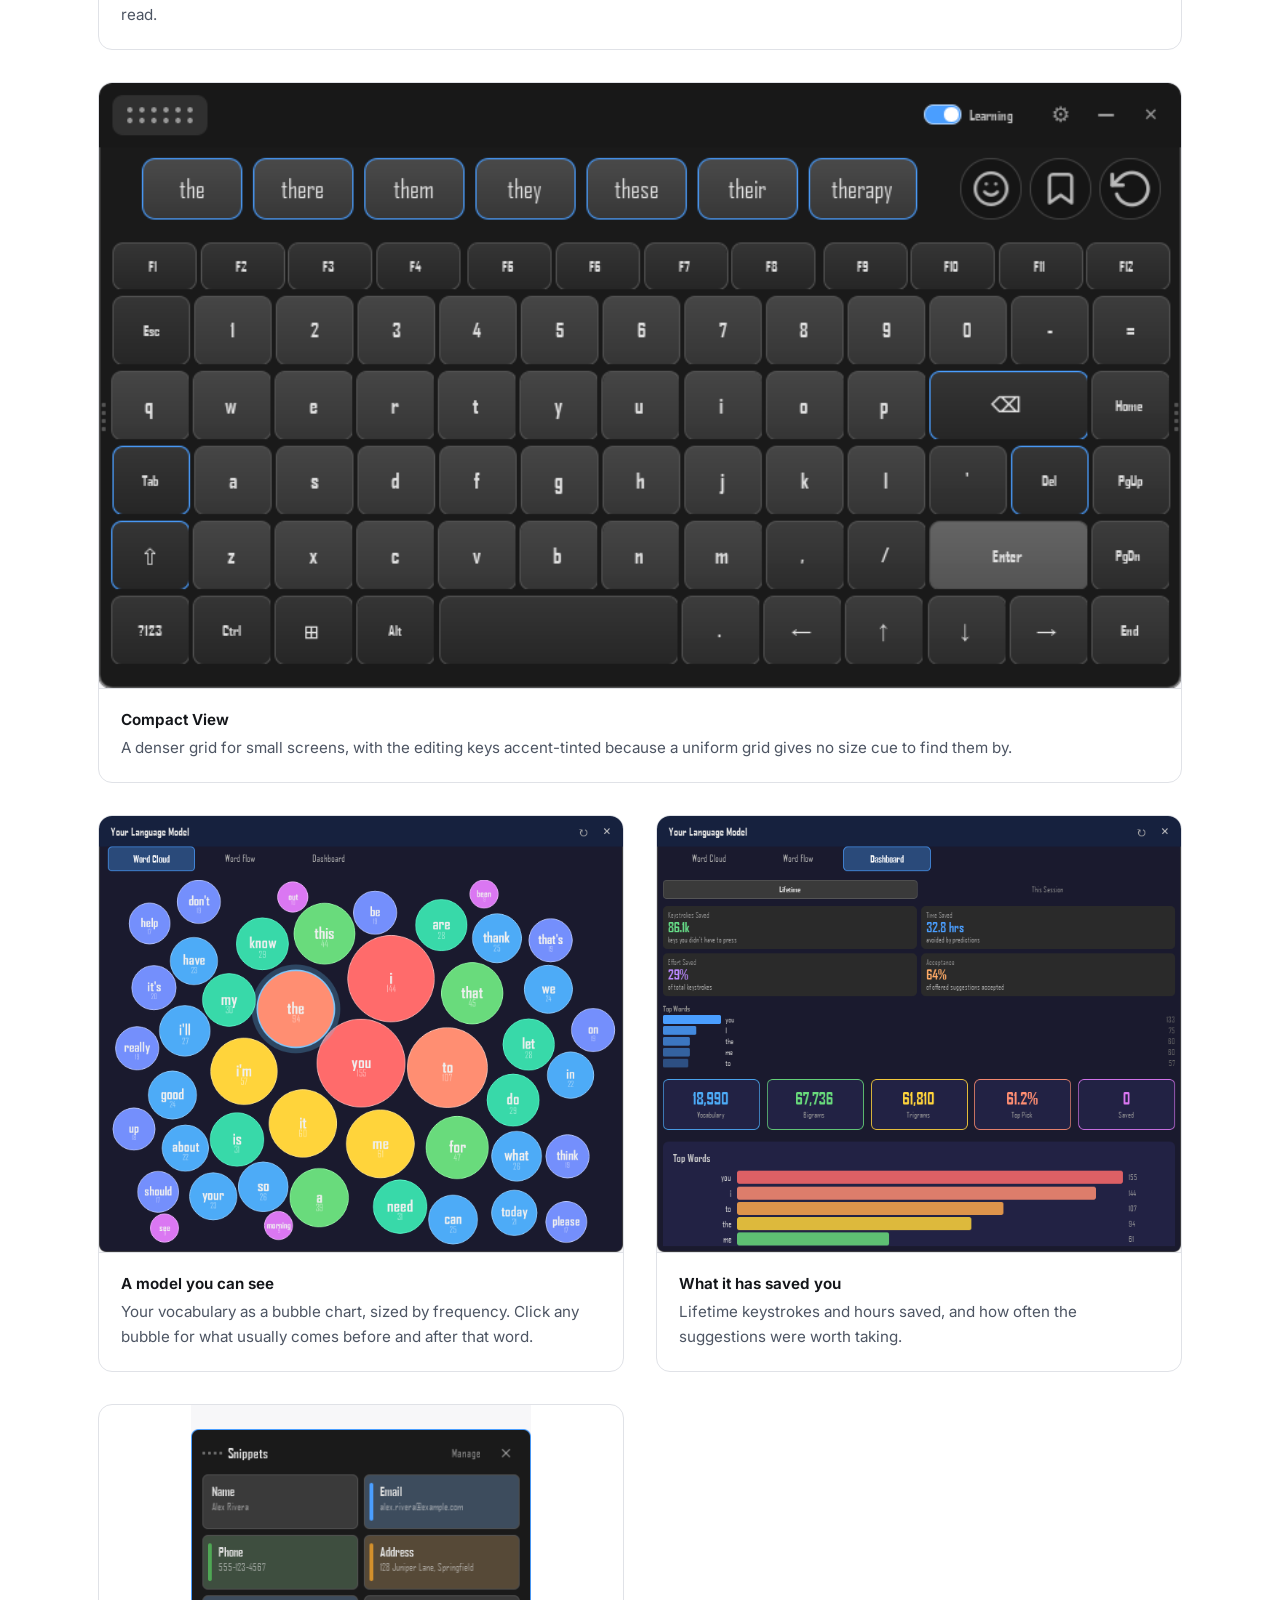
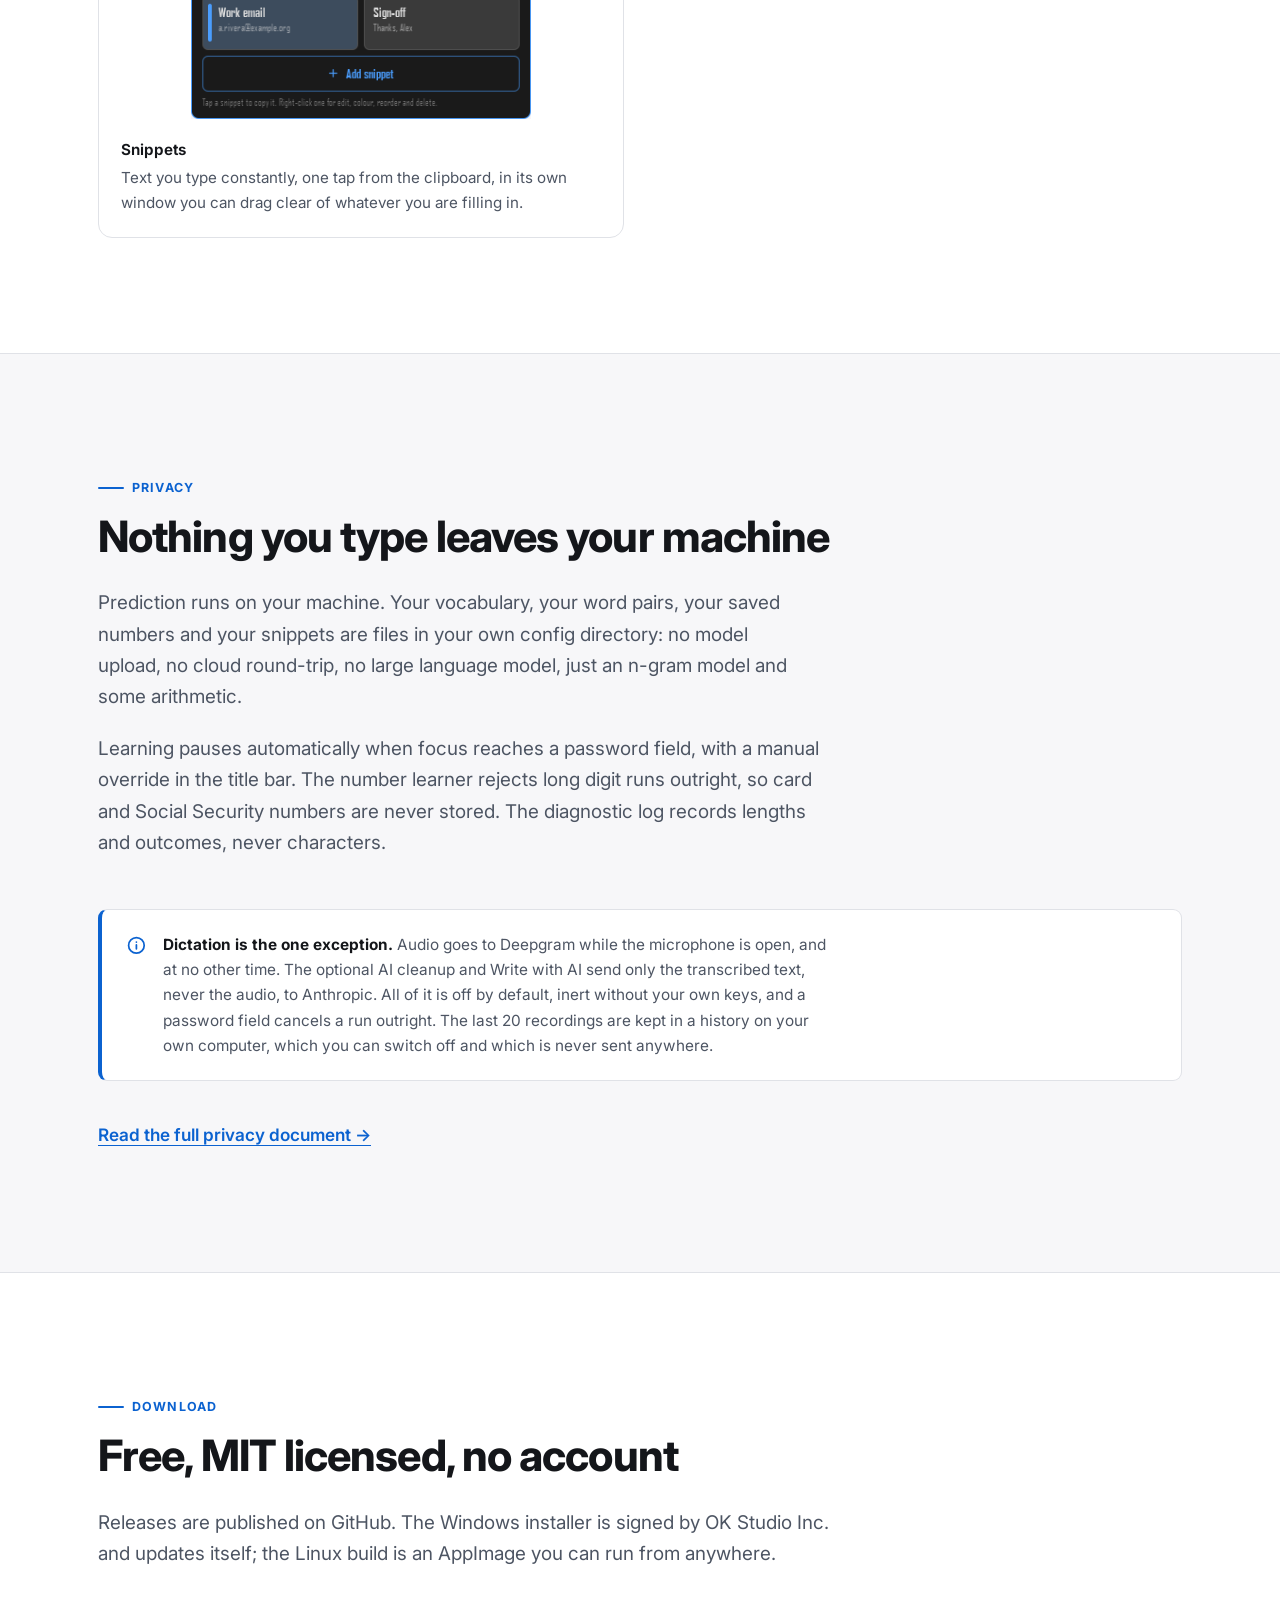
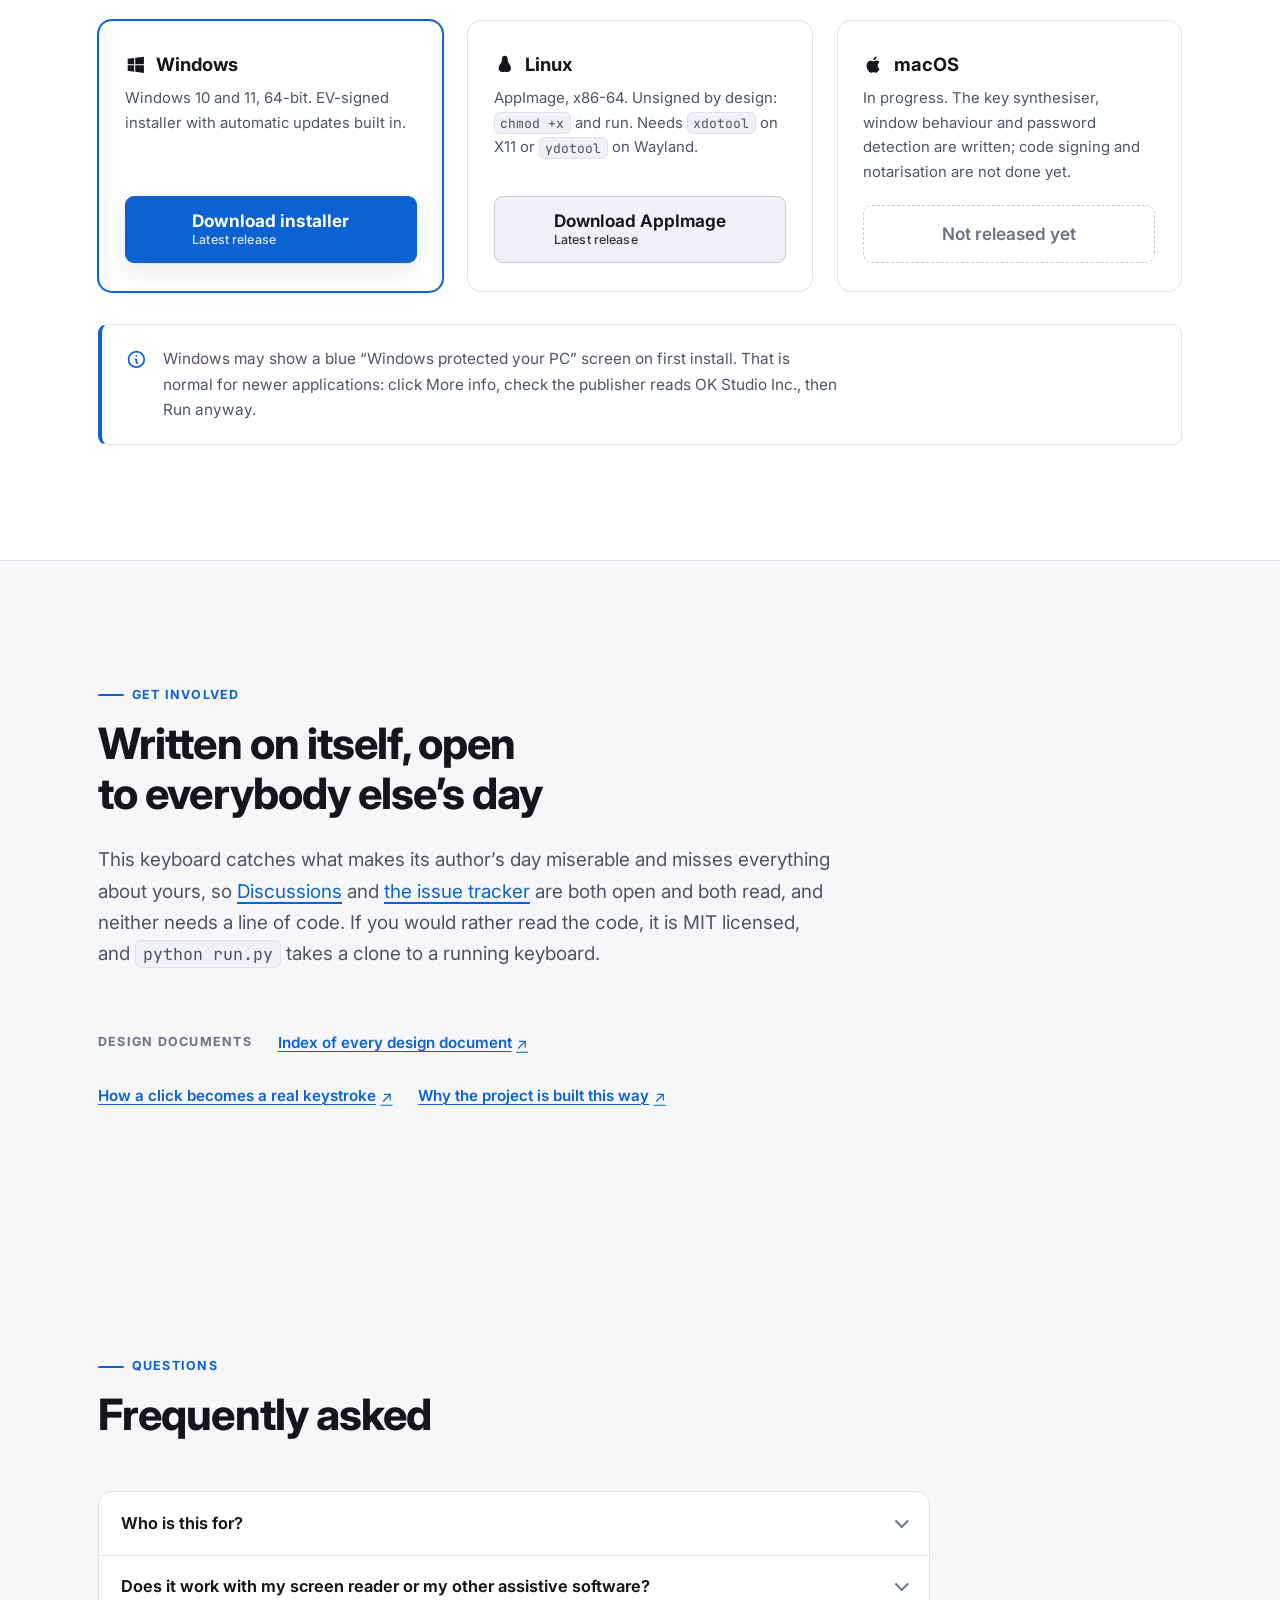
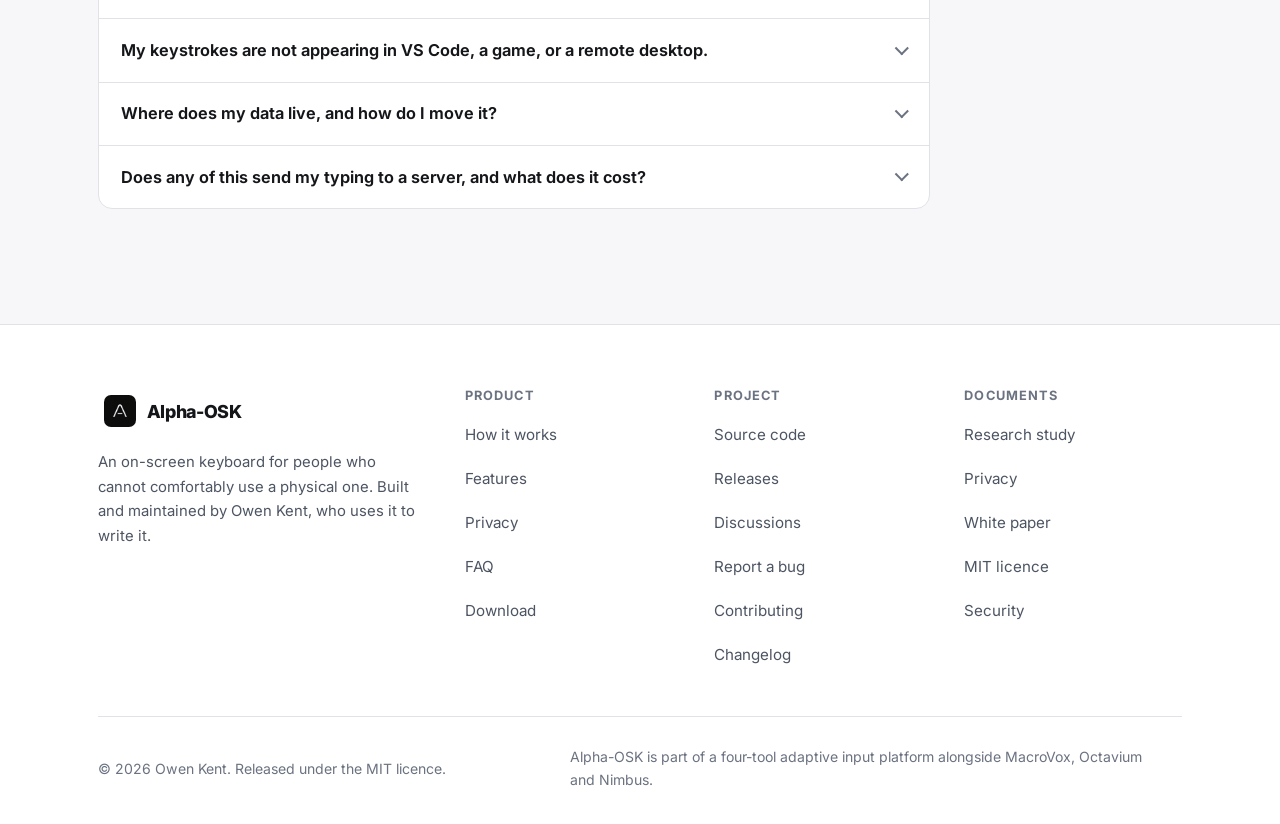
==== commit bad1d88f: "docs: dictation's optional AI features and local history The privacy callout, FAQ and llms.txt now s" ====
--- a/index.html
+++ b/index.html
@@ -63,7 +63,7 @@
     "applicationCategory": "UtilitiesApplication",
     "applicationSubCategory": "Assistive Technology",
     "operatingSystem": "Windows, Linux",
-    "description": "An on-screen keyboard for Windows and Linux with on-device word prediction, built for people who cannot comfortably use a physical keyboard.",
+    "description": "An assistive on-screen keyboard for Windows and Linux with on-device word prediction, built for people who cannot comfortably use a physical keyboard.",
     "license": "https://opensource.org/licenses/MIT",
     "isAccessibleForFree": true,
     "offers": {
@@ -155,9 +155,10 @@
       <div class="wrap hero__inner">
         <!-- The eyebrow is for the machines that decide whether a school or
              office network lets this page load at all, as much as for people.
-             Filters categorise a new domain from its title, description and
-             first visible text, and the headline says nothing about what kind
-             of site this is. See "Web filters" in the README. -->
+             Filters categorise a new domain largely from its title,
+             description and the text at the top of the page, and the headline
+             says nothing about what kind of site this is. See "Web filters" in
+             the README. -->
         <span class="eyebrow">Assistive technology</span>
         <h1>The smartest keyboard you&rsquo;ll never touch.</h1>
 
@@ -587,8 +588,11 @@
           </svg>
           <p>
             <strong>Dictation is the one exception.</strong> Audio goes to Deepgram while the
-            microphone is open, and at no other time. Off by default, inert without your own key,
-            never written to disk, and a password field cancels a run outright.
+            microphone is open, and at no other time. The optional AI cleanup and Write with AI
+            send only the transcribed text, never the audio, to Anthropic. All of it is off by
+            default, inert without your own keys, and a password field cancels a run outright.
+            The last 20 recordings are kept in a history on your own computer, which you can
+            switch off and which is never sent anywhere.
           </p>
         </div>
 
@@ -784,8 +788,10 @@
               <p>
                 Your typing, no, and the keyboard itself is free. Your voice, only if you switch on
                 dictation and supply your own Deepgram API key, and only while the microphone is
-                open. That usage is the only money involved anywhere, you pay Deepgram directly,
-                and it is optional.
+                open. If you also switch on AI cleanup or Write with AI and add your own Anthropic
+                key, the transcribed text (not the audio) goes to Anthropic. That usage is the only
+                money involved anywhere, you pay Deepgram and Anthropic directly, and it is
+                optional.
               </p>
               <p>
                 There is an opt-in statistics client in the build. It is off until you switch it
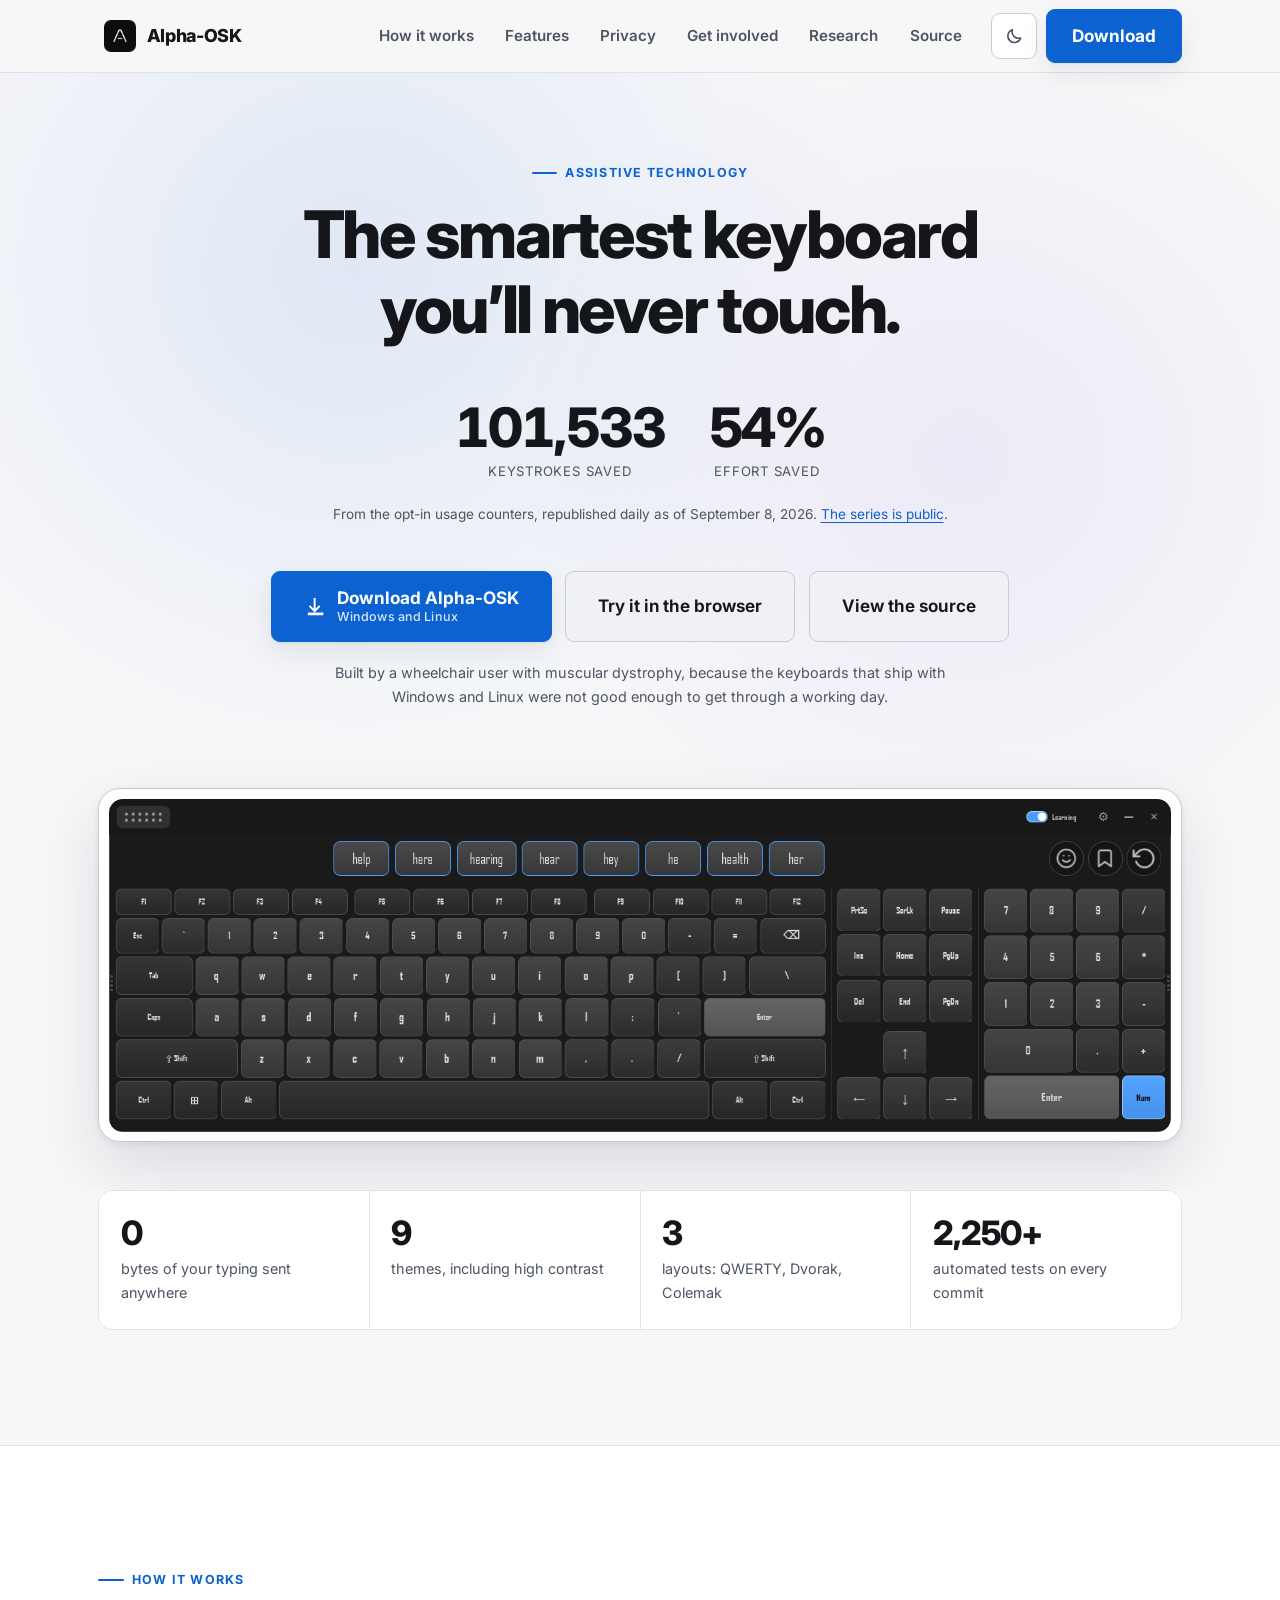
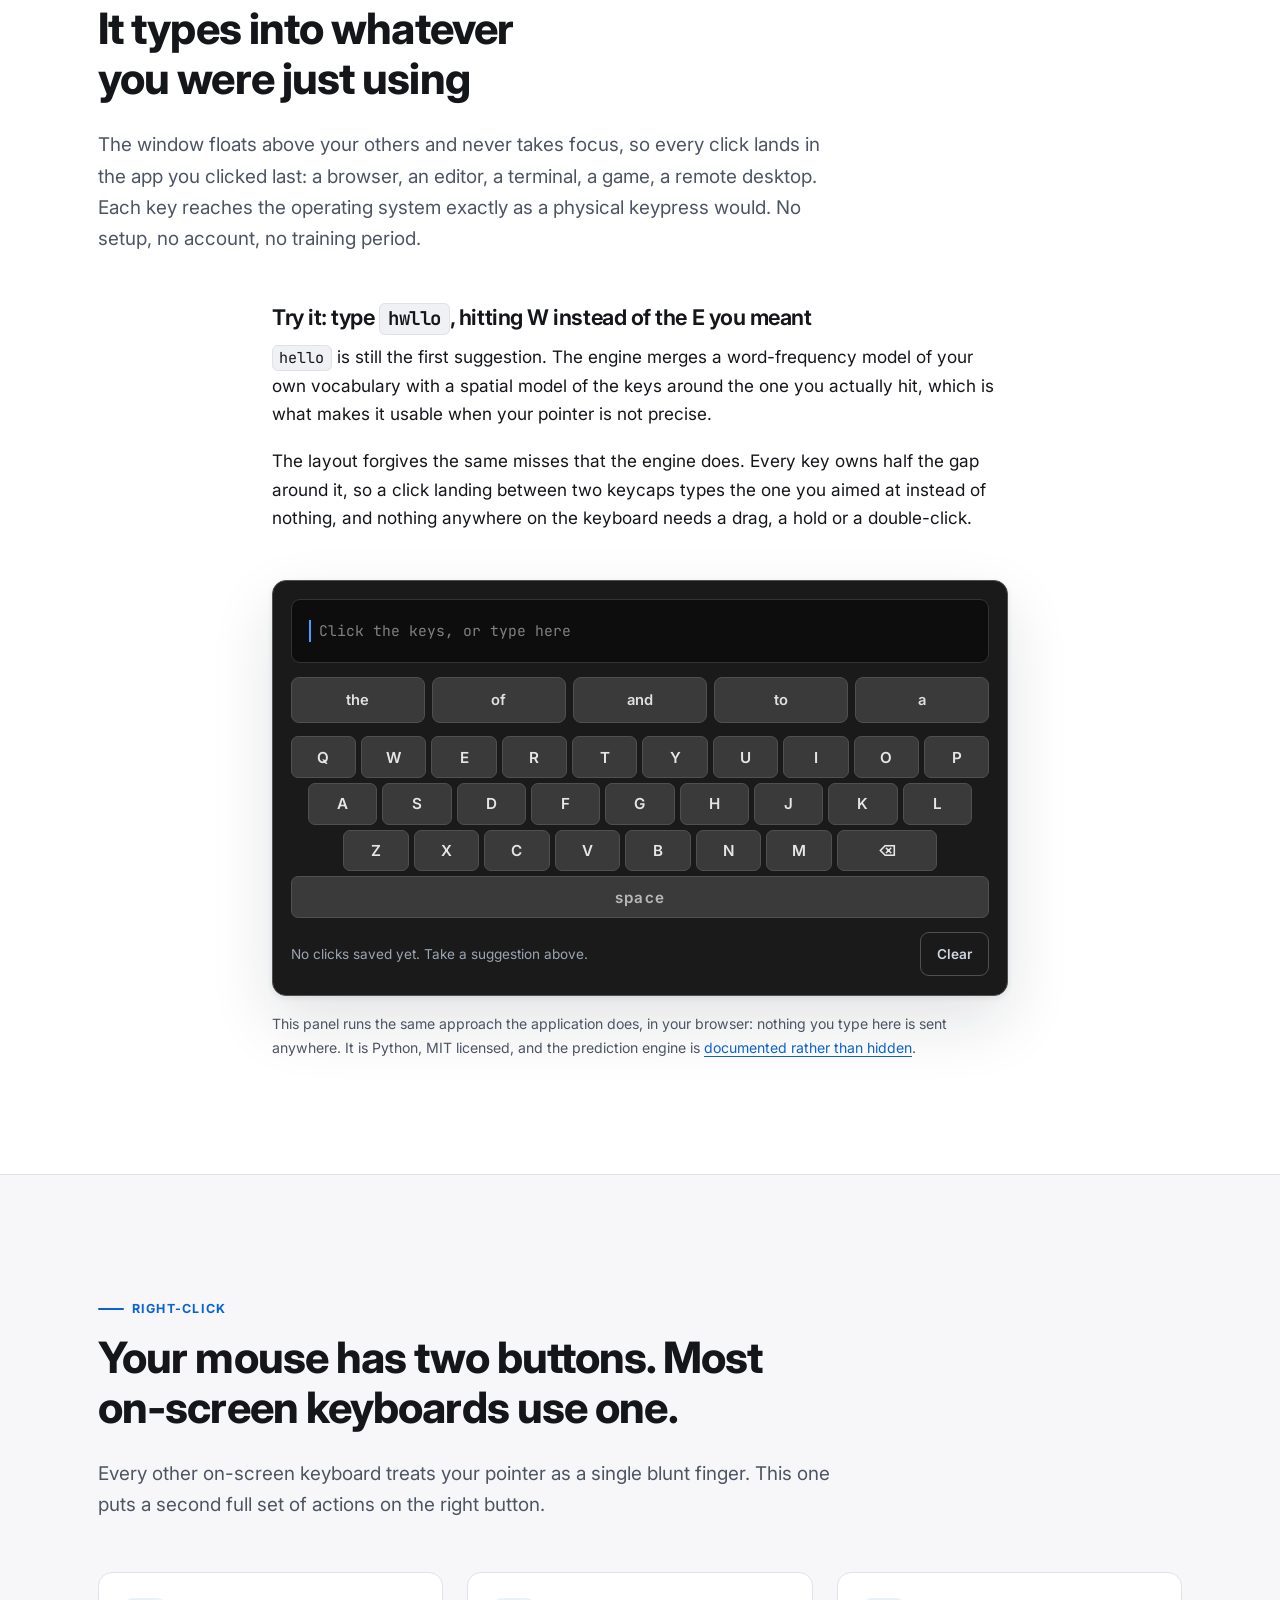
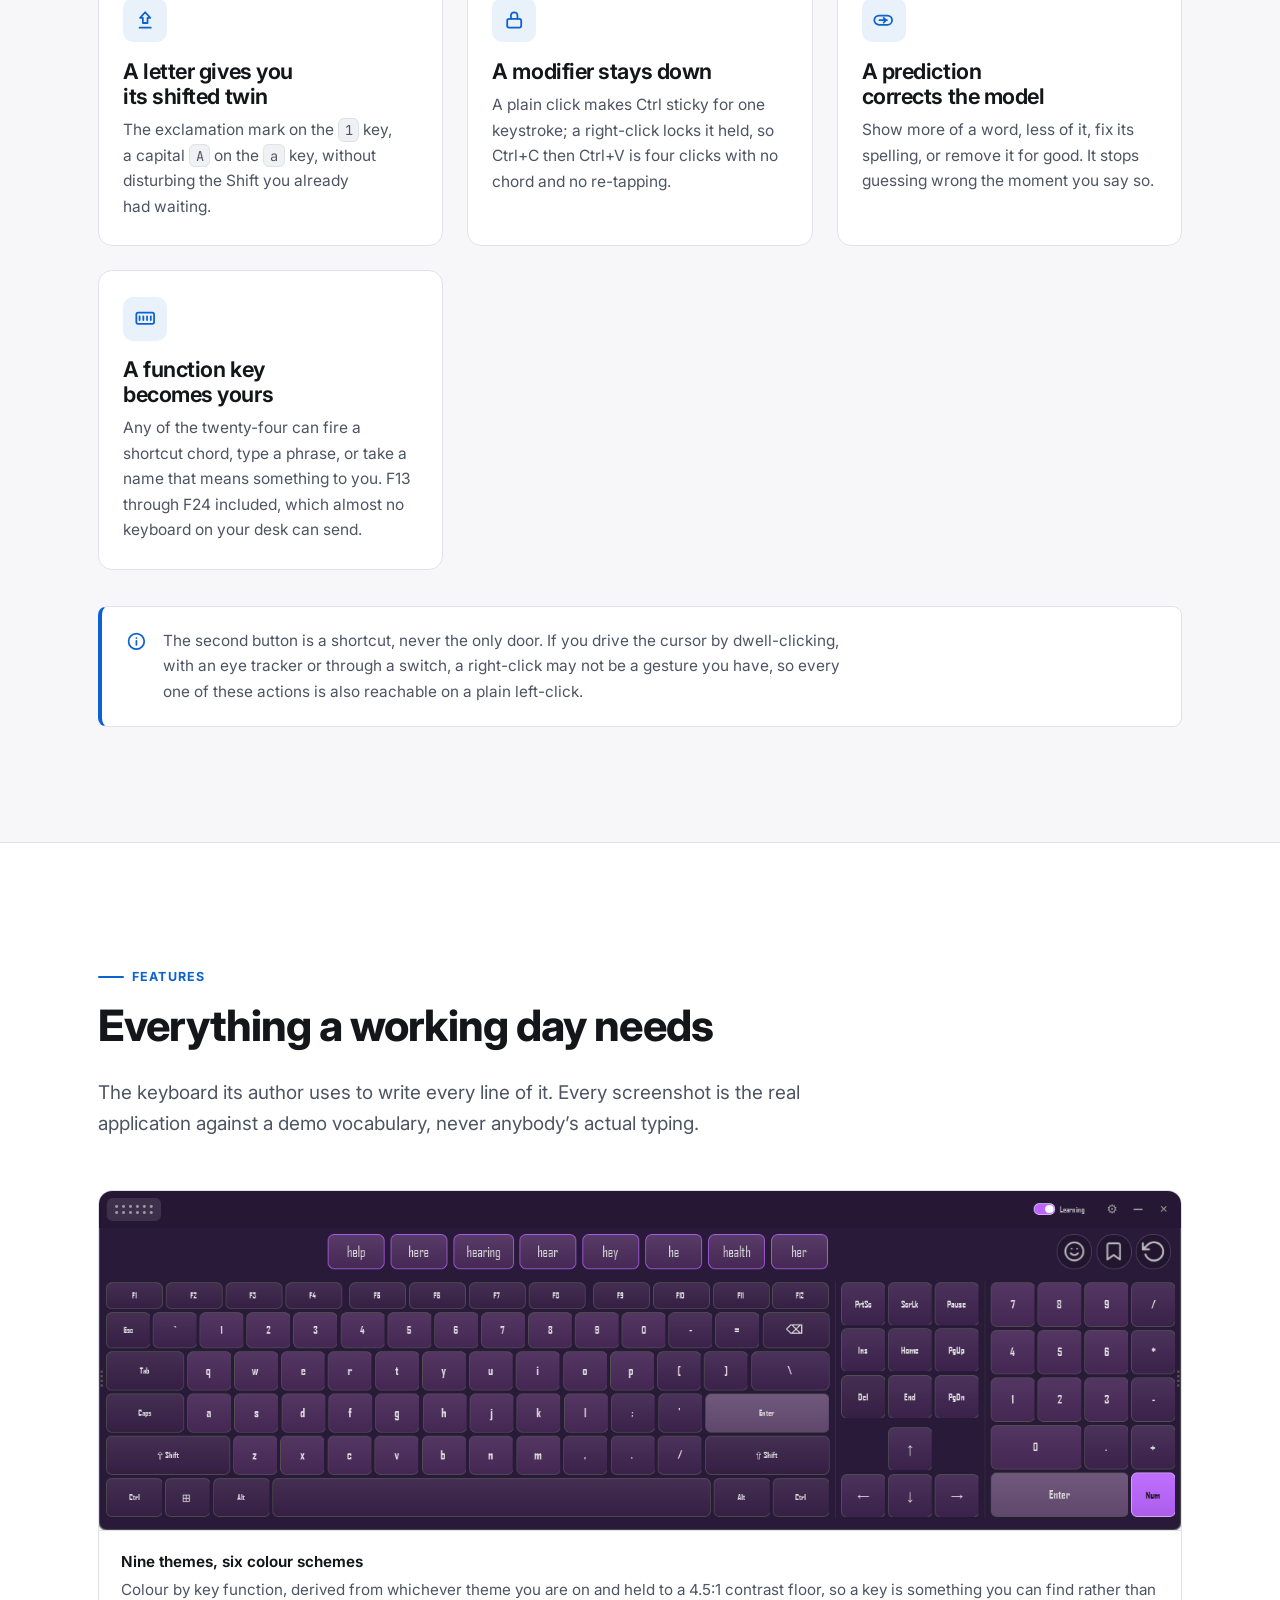
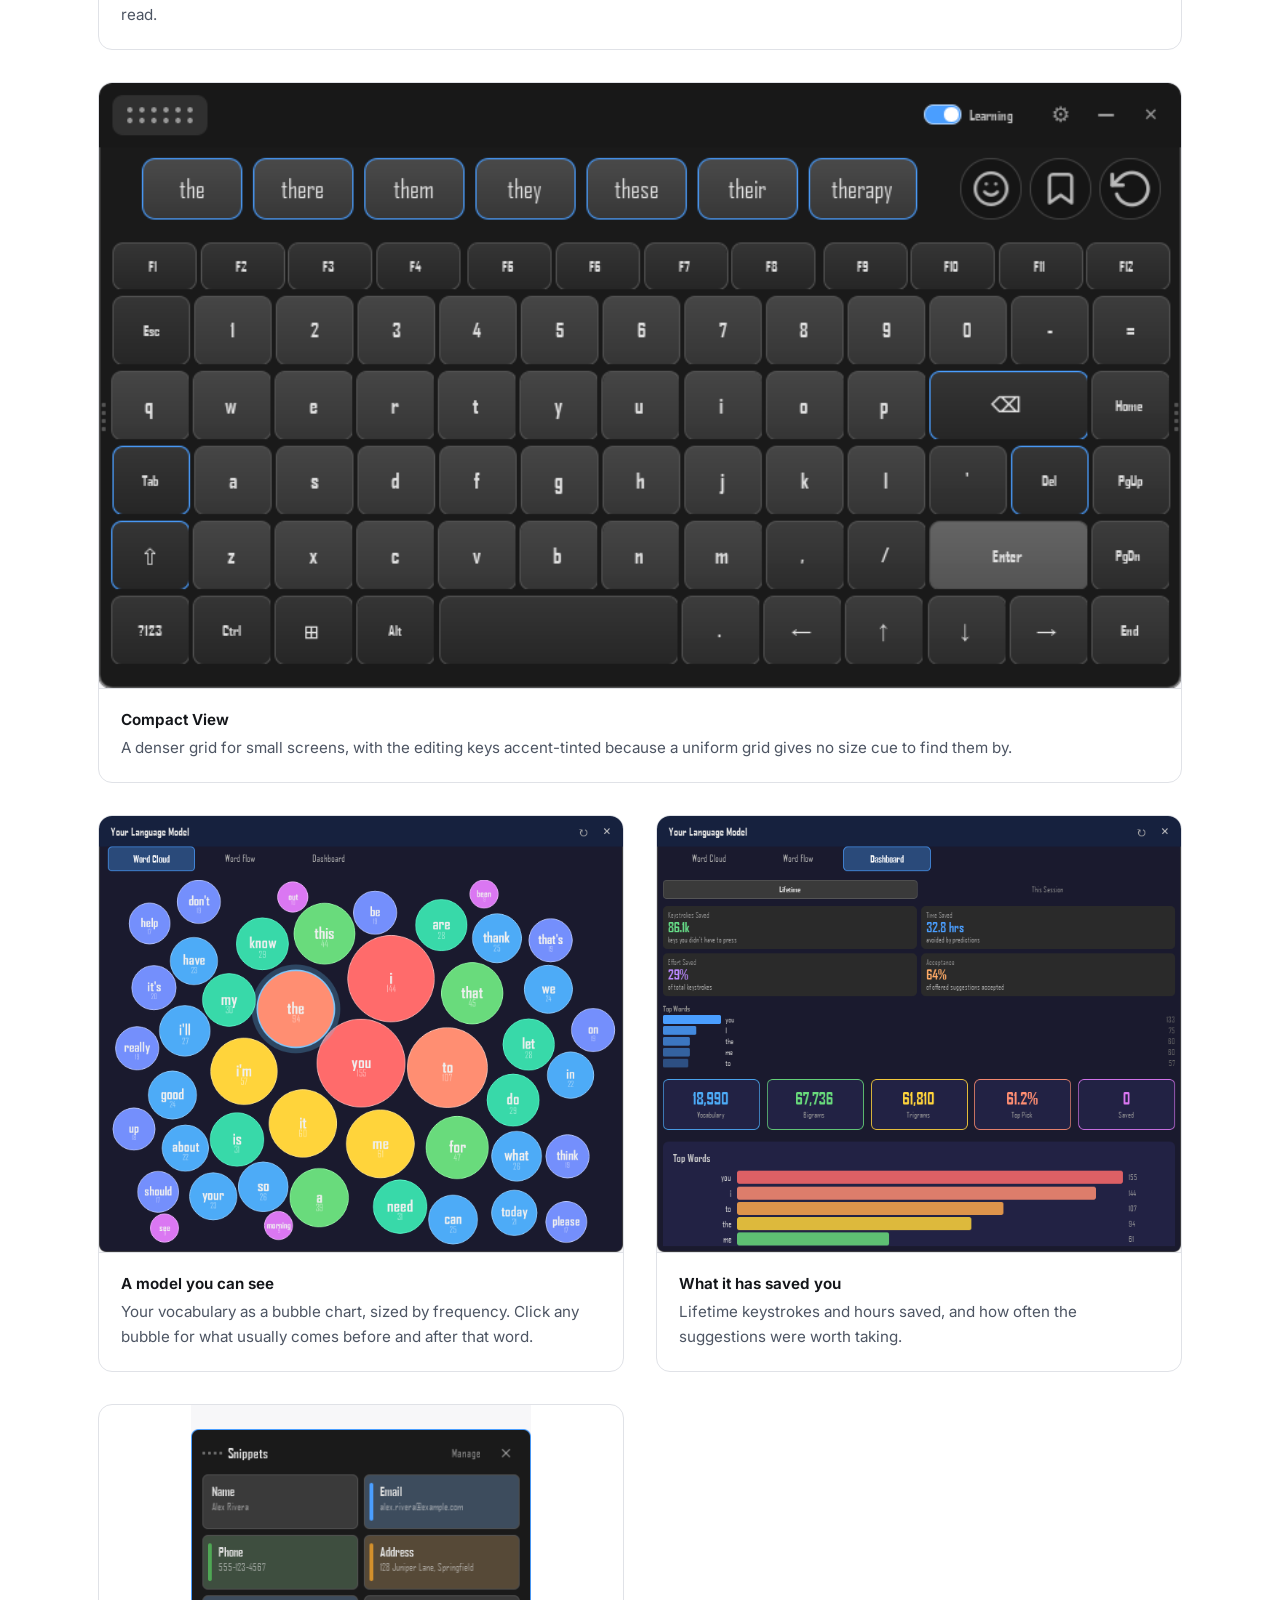
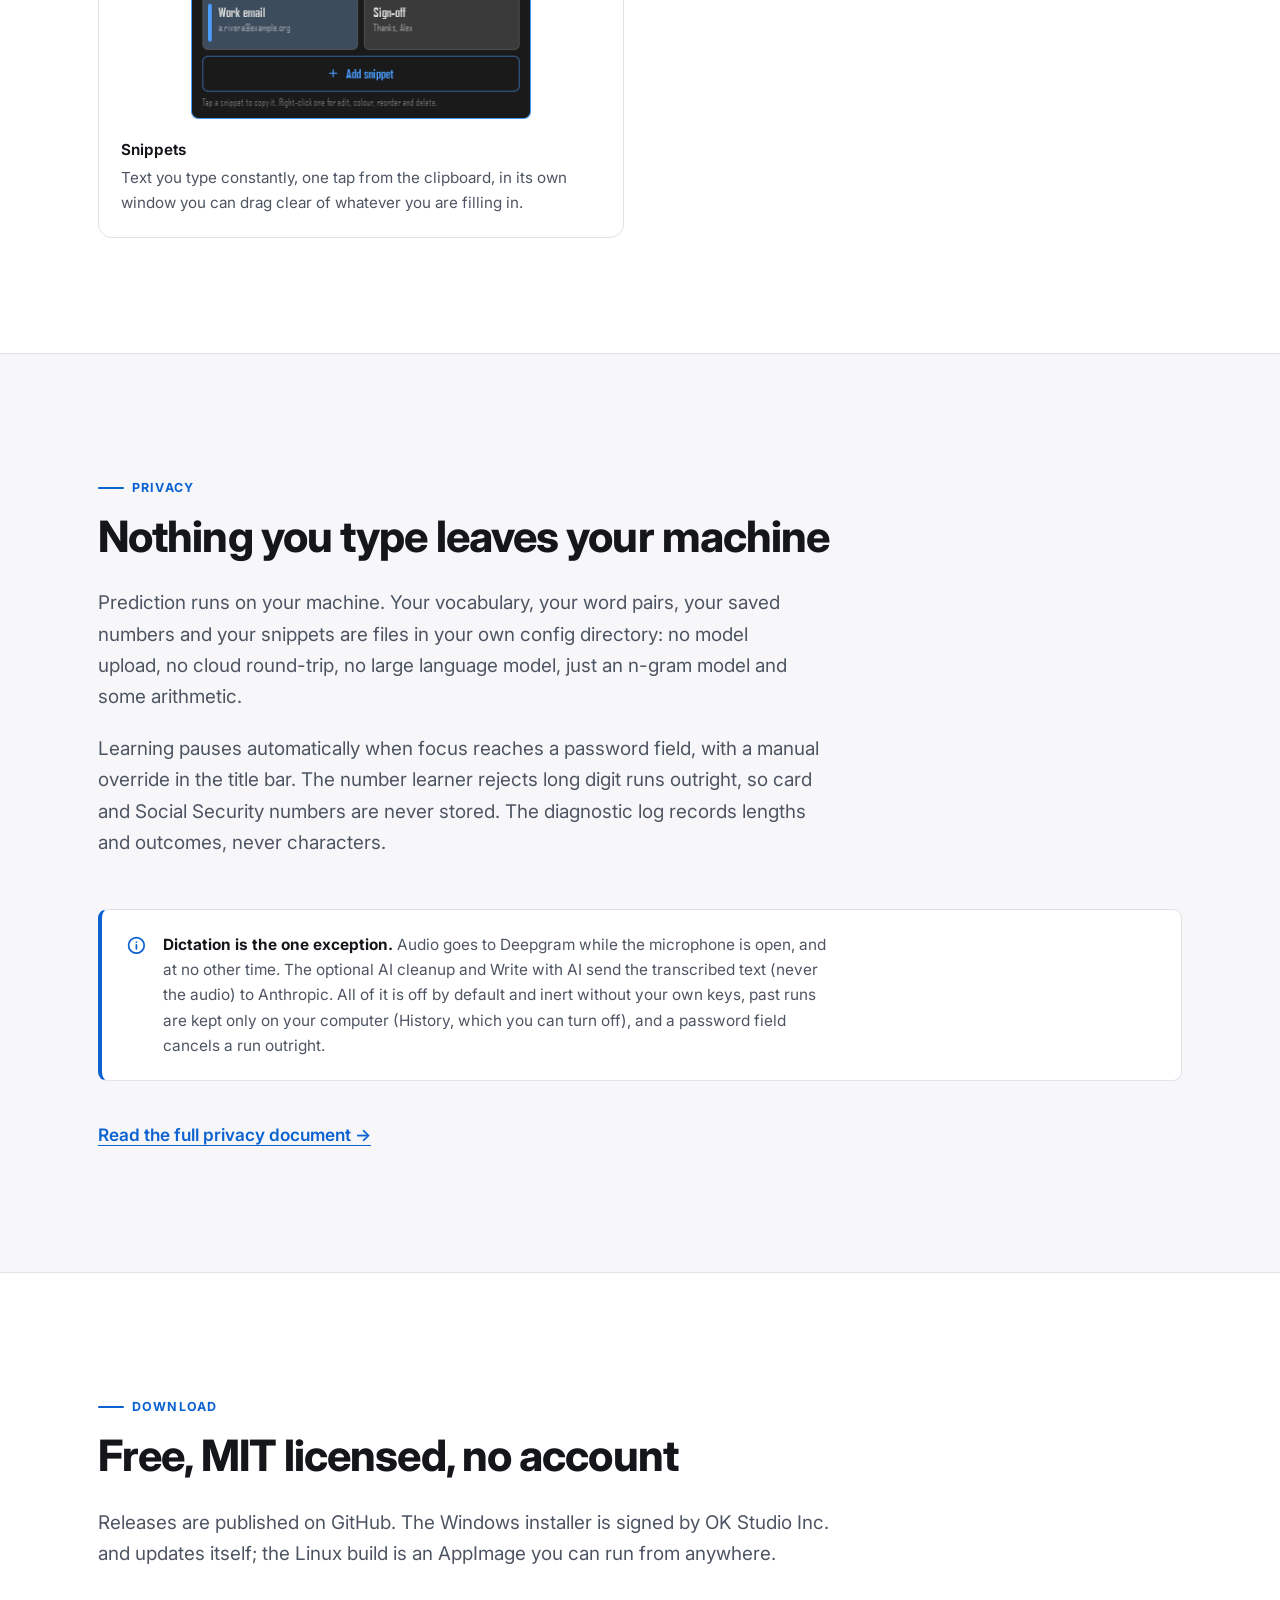
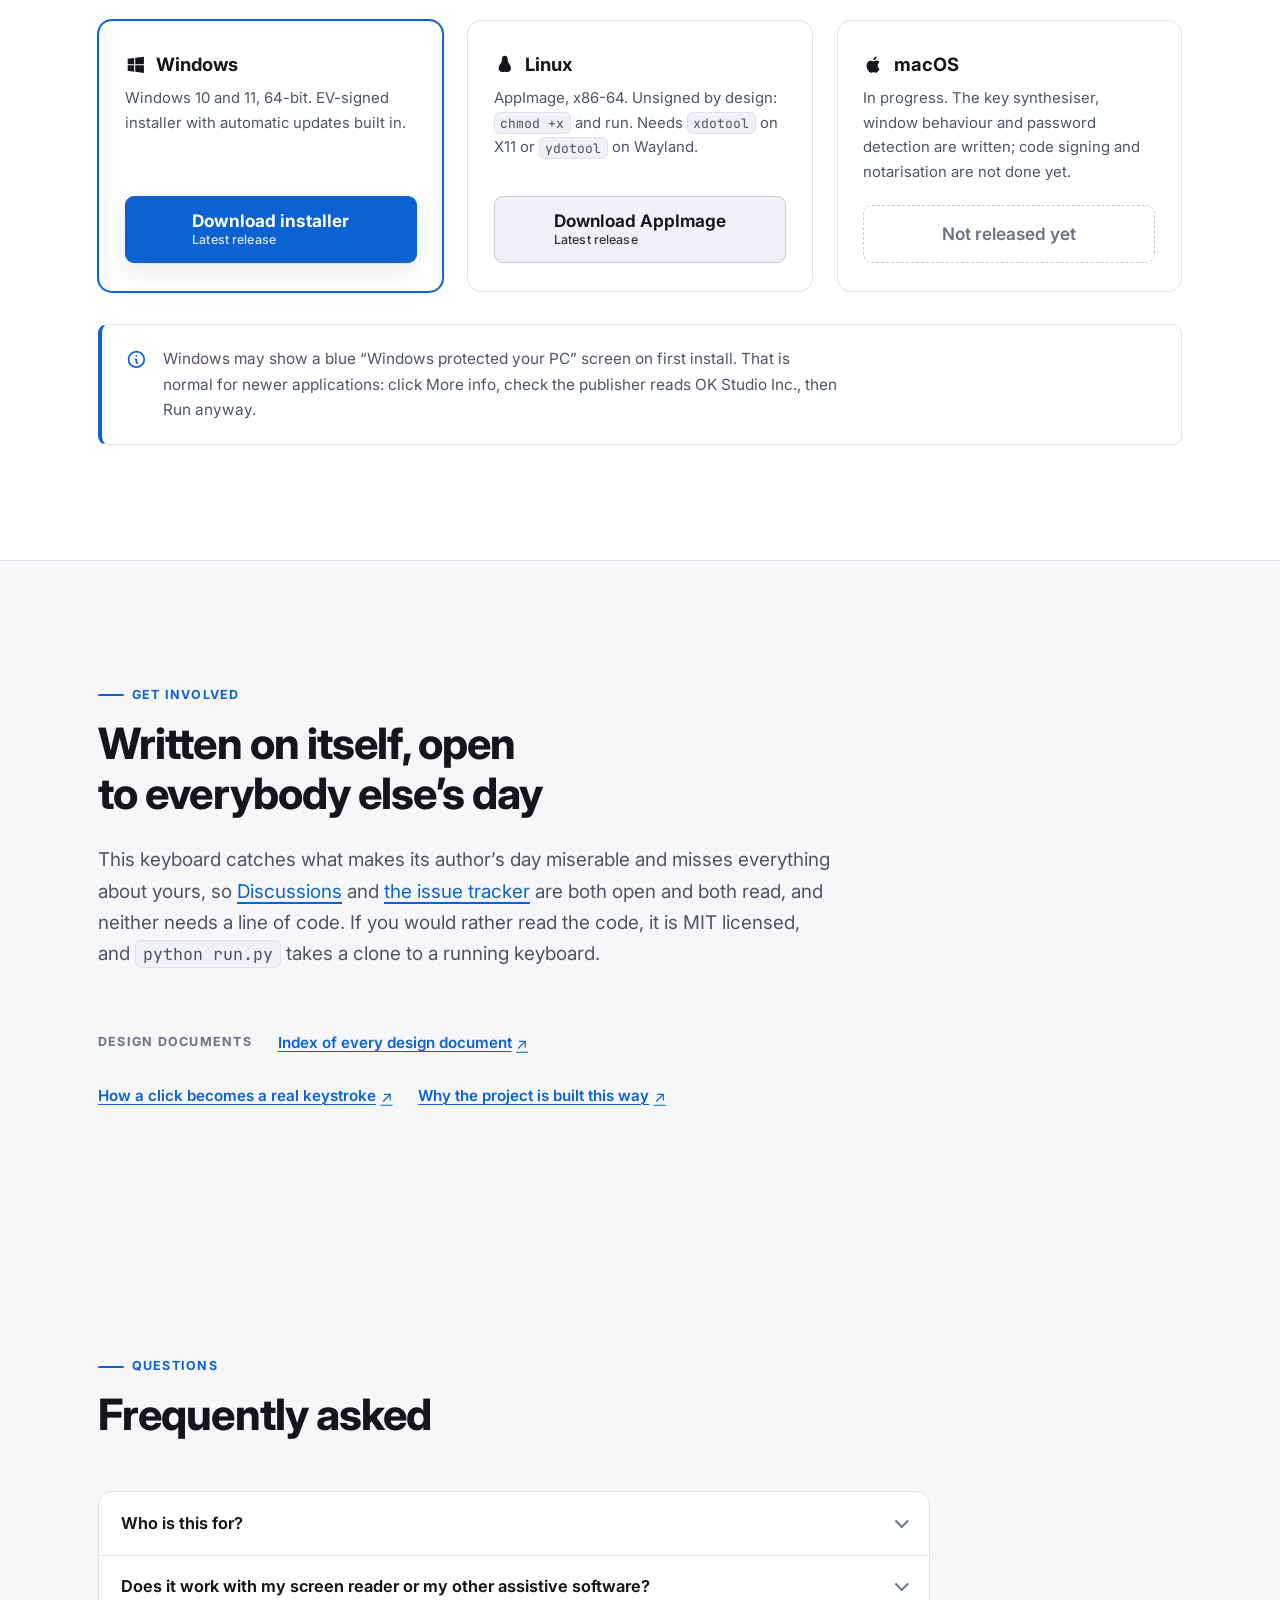
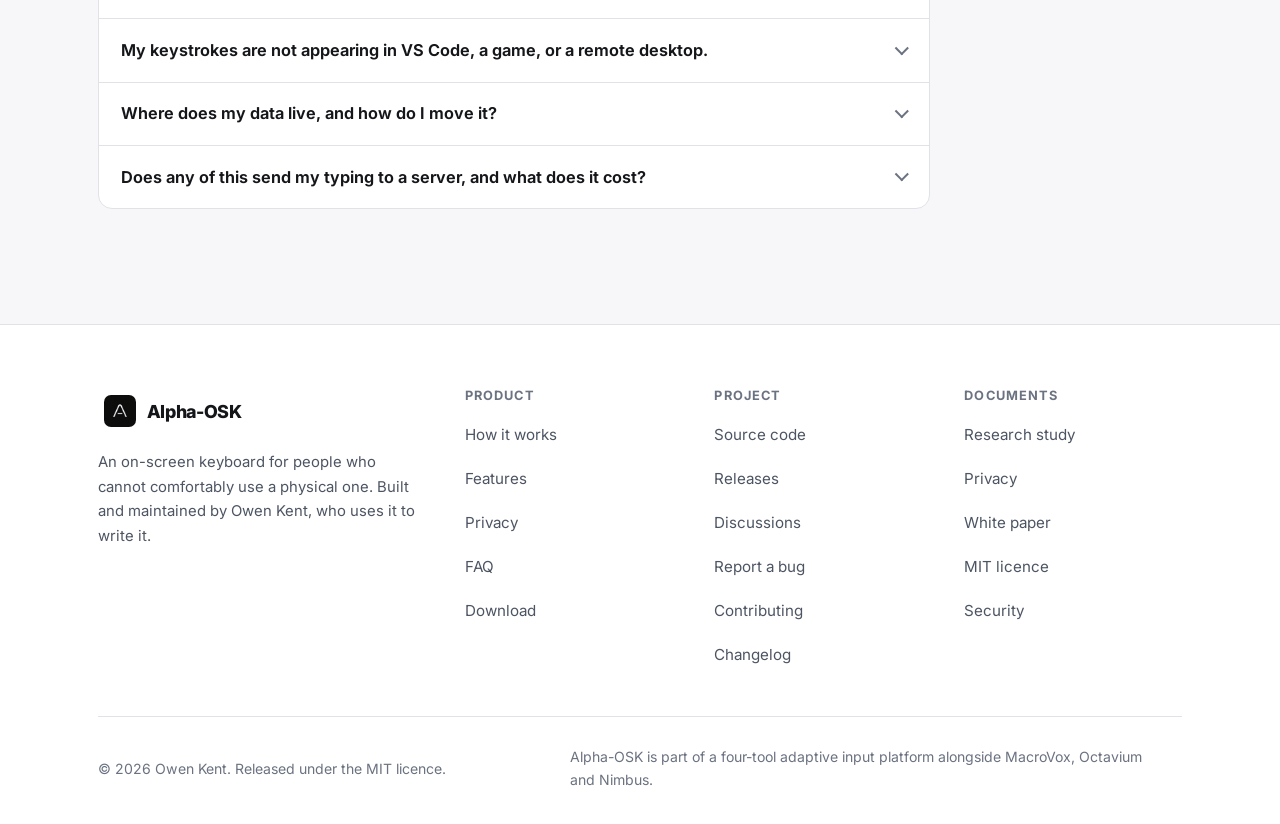
==== commit 04b99cdd: "fix: correct the dictation and telemetry privacy claims Since alpha-osk 1.9.0 dictation keeps past r" ====
--- a/index.html
+++ b/index.html
@@ -588,11 +588,10 @@
           </svg>
           <p>
             <strong>Dictation is the one exception.</strong> Audio goes to Deepgram while the
-            microphone is open, and at no other time. The optional AI cleanup and Write with AI
-            send only the transcribed text, never the audio, to Anthropic. All of it is off by
-            default, inert without your own keys, and a password field cancels a run outright.
-            The last 20 recordings are kept in a history on your own computer, which you can
-            switch off and which is never sent anywhere.
+            microphone is open, and at no other time. The optional AI cleanup and Write with AI send
+            the transcribed text (never the audio) to Anthropic. All of it is off by default and
+            inert without your own keys, past runs are kept only on your computer (History, which
+            you can turn off), and a password field cancels a run outright.
           </p>
         </div>
 
@@ -788,14 +787,14 @@
               <p>
                 Your typing, no, and the keyboard itself is free. Your voice, only if you switch on
                 dictation and supply your own Deepgram API key, and only while the microphone is
-                open. If you also switch on AI cleanup or Write with AI and add your own Anthropic
-                key, the transcribed text (not the audio) goes to Anthropic. That usage is the only
-                money involved anywhere, you pay Deepgram and Anthropic directly, and it is
-                optional.
+                open. The optional AI cleanup and Write with AI send the transcribed text to
+                Anthropic, with your own Anthropic key. Those services are the only money involved
+                anywhere, you pay Deepgram and Anthropic directly, and they are optional.
               </p>
               <p>
                 There is an opt-in statistics client in the build. It is off until you switch it
-                on, and opting in sends nine integer counters a week: never content, never word
+                on, and opting in sends ten fields a week (seven lifetime counters, the app version,
+                your OS and a random ID): never content, never word
                 frequencies, never your IP or hostname. Those counters are summed across installs
                 and <a href="https://github.com/owenpkent/alpha-osk/blob/telemetry-data/docs/research/data/telemetry-aggregate.csv">republished
                 as a dated CSV</a>, which is where the two figures at the top of the home page come
